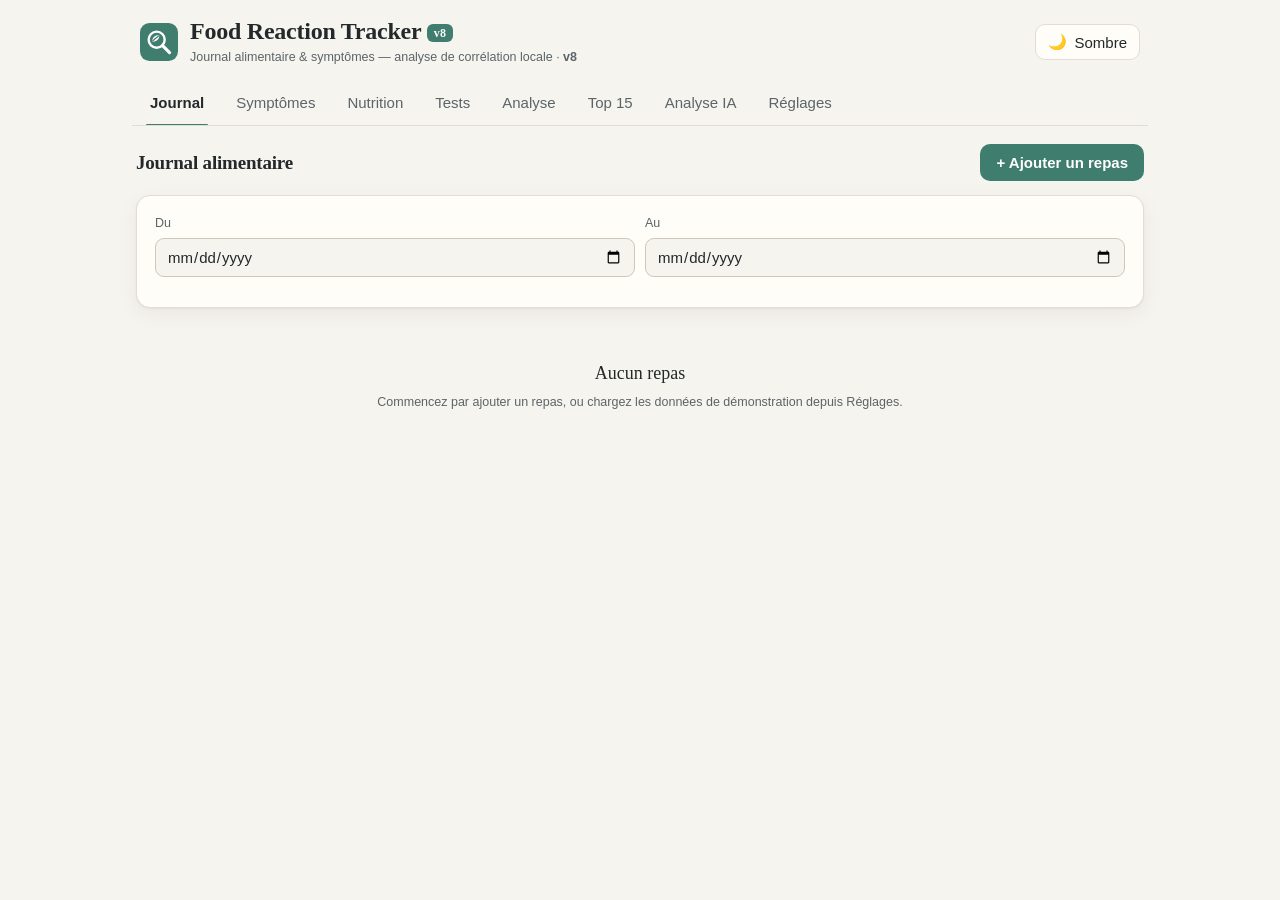
==== index.html @ 638fe068 "Add files via upload" ====
<!DOCTYPE html>
<html lang="fr">
<head>
<meta charset="UTF-8">
<meta name="viewport" content="width=device-width, initial-scale=1.0">
<title>Food Reaction Tracker</title>
<meta name="theme-color" content="#3f7d6e">
<meta name="mobile-web-app-capable" content="yes">
<meta name="apple-mobile-web-app-capable" content="yes">
<meta name="apple-mobile-web-app-status-bar-style" content="default">
<meta name="apple-mobile-web-app-title" content="Food Tracker">
<link rel="manifest" href="[data-uri]">
<link rel="icon" type="image/svg+xml" href="data:image/svg+xml,%3Csvg%20xmlns%3D%22http%3A%2F%2Fwww.w3.org%2F2000%2Fsvg%22%20viewBox%3D%220%200%2036%2036%22%3E%3Crect%20width%3D%2236%22%20height%3D%2236%22%20rx%3D%229%22%20fill%3D%22%233f7d6e%22%2F%3E%3Cpath%20d%3D%22M11.5%2017.5%20C11.5%2013.4%2014.8%2011%2018.2%2011.6%20C18.7%2015%2015.4%2018.2%2011.5%2017.6%20Z%22%20fill%3D%22%23fff%22%2F%3E%3Ccircle%20cx%3D%2215.8%22%20cy%3D%2215.8%22%20r%3D%227.6%22%20fill%3D%22none%22%20stroke%3D%22%23fff%22%20stroke-width%3D%222.3%22%2F%3E%3Cline%20x1%3D%2221.4%22%20y1%3D%2221.4%22%20x2%3D%2228%22%20y2%3D%2228%22%20stroke%3D%22%23fff%22%20stroke-width%3D%223%22%20stroke-linecap%3D%22round%22%2F%3E%3C%2Fsvg%3E">
<link rel="apple-touch-icon" href="data:image/svg+xml,%3Csvg%20xmlns%3D%22http%3A%2F%2Fwww.w3.org%2F2000%2Fsvg%22%20viewBox%3D%220%200%2036%2036%22%3E%3Crect%20width%3D%2236%22%20height%3D%2236%22%20rx%3D%229%22%20fill%3D%22%233f7d6e%22%2F%3E%3Cpath%20d%3D%22M11.5%2017.5%20C11.5%2013.4%2014.8%2011%2018.2%2011.6%20C18.7%2015%2015.4%2018.2%2011.5%2017.6%20Z%22%20fill%3D%22%23fff%22%2F%3E%3Ccircle%20cx%3D%2215.8%22%20cy%3D%2215.8%22%20r%3D%227.6%22%20fill%3D%22none%22%20stroke%3D%22%23fff%22%20stroke-width%3D%222.3%22%2F%3E%3Cline%20x1%3D%2221.4%22%20y1%3D%2221.4%22%20x2%3D%2228%22%20y2%3D%2228%22%20stroke%3D%22%23fff%22%20stroke-width%3D%223%22%20stroke-linecap%3D%22round%22%2F%3E%3C%2Fsvg%3E">
<!--
  Food Reaction Tracker — application 100% locale (localStorage), hébergeable sur GitHub Pages.
  Aucune dépendance externe obligatoire. Ne pose AUCUN diagnostic médical : produit uniquement
  des scores de suspicion / corrélation observée et des explications éducatives.
  Fichier unique : copiez-le tel quel dans index.html.
-->
<style>
/* ============================ DESIGN TOKENS ============================ */
:root{
  color-scheme:light;     /* contrôles natifs (date/heure) en thème clair par défaut */
  --paper:#f6f4ee;        /* fond "carnet de labo", chaud mais neutre */
  --card:#fffdf8;
  --ink:#23282b;          /* texte principal */
  --ink-soft:#5b6469;
  --line:#e2ddd2;
  --line-strong:#cfc8b9;
  --sage:#3f7d6e;         /* primaire calme, santé sans cliché bleu médical */
  --sage-soft:#e4efe9;
  --amber:#b8782a;        /* prudence / suspicion moyenne */
  --amber-soft:#f6e9d4;
  --coral:#bb4a3f;        /* intensité forte / suspicion élevée */
  --coral-soft:#f6e0db;
  --focus:#2f6f8f;
  --radius:14px;
  --shadow:0 1px 2px rgba(40,40,30,.05),0 6px 20px rgba(40,40,30,.06);
  --font-ui:-apple-system,BlinkMacSystemFont,'Segoe UI',Roboto,Helvetica,Arial,sans-serif;
  --font-display:'Iowan Old Style','Palatino Linotype',Palatino,'Book Antiqua',Georgia,serif;
}
:root[data-theme="dark"]{
  color-scheme:dark;      /* force le texte des champs date/heure en clair sur fond sombre */
  --paper:#161a1c; --card:#1e2326; --ink:#e8e6df; --ink-soft:#9aa3a6;
  --line:#2c3236; --line-strong:#3a4145; --sage:#5fae9b; --sage-soft:#1f3631;
  --amber:#d79a52; --amber-soft:#3a2f1d; --coral:#e08074; --coral-soft:#3a2420;
  --card:#1e2326; --shadow:0 1px 2px rgba(0,0,0,.3),0 6px 20px rgba(0,0,0,.35);
}
*{box-sizing:border-box}
html{-webkit-text-size-adjust:100%}
body{
  margin:0;background:var(--paper);color:var(--ink);font-family:var(--font-ui);
  font-size:15px;line-height:1.5;-webkit-font-smoothing:antialiased;
}
@media (prefers-reduced-motion:no-preference){
  *{transition:background-color .2s,border-color .2s,color .2s}
}
h1,h2,h3{font-family:var(--font-display);font-weight:600;letter-spacing:-.01em;line-height:1.15;margin:0}
a{color:var(--sage)}
button{font-family:inherit;font-size:inherit;cursor:pointer}
input,select,textarea{font-family:inherit;font-size:inherit}

/* ============================ LAYOUT ============================ */
.app{max-width:1040px;margin:0 auto;padding:0 16px 120px}
header.top{
  display:flex;align-items:center;gap:12px;padding:18px 4px 14px;flex-wrap:wrap;
}
.brand{display:flex;flex-direction:column;gap:2px}
.logo{flex:none;display:block}
.brand h1{font-size:24px}
.brand .sub{font-size:12.5px;color:var(--ink-soft)}
.top .spacer{flex:1}
.icon-btn{
  background:var(--card);border:1px solid var(--line);border-radius:10px;
  padding:8px 12px;color:var(--ink);display:inline-flex;align-items:center;gap:7px;
}
.icon-btn:hover{border-color:var(--line-strong)}

/* Disclaimer bandeau */
.disclaimer{
  background:var(--amber-soft);border:1px solid var(--line-strong);
  border-radius:10px;padding:10px 14px;font-size:12.5px;color:var(--ink-soft);
  margin:0 4px 14px;
}
.disclaimer strong{color:var(--ink)}

/* Tabs */
nav.tabs{
  display:flex;gap:4px;overflow-x:auto;padding:4px;margin:0 -4px 18px;
  border-bottom:1px solid var(--line);scrollbar-width:thin;
}
nav.tabs button{
  background:none;border:none;padding:10px 14px;color:var(--ink-soft);
  border-radius:8px 8px 0 0;white-space:nowrap;font-weight:500;position:relative;
}
nav.tabs button[aria-selected="true"]{color:var(--ink);font-weight:600}
nav.tabs button[aria-selected="true"]::after{
  content:"";position:absolute;left:10px;right:10px;bottom:-5px;height:2.5px;
  background:var(--sage);border-radius:2px;
}
nav.tabs button:focus-visible{outline:2px solid var(--focus);outline-offset:2px}

/* Cards & grid */
.card{background:var(--card);border:1px solid var(--line);border-radius:var(--radius);
  box-shadow:var(--shadow);padding:18px}
.grid{display:grid;gap:14px}
.grid.cols-2{grid-template-columns:repeat(auto-fit,minmax(220px,1fr))}
.grid.cols-4{grid-template-columns:repeat(auto-fit,minmax(150px,1fr))}
.section-head{display:flex;align-items:center;justify-content:space-between;gap:12px;margin:0 0 14px}
.section-head h2{font-size:19px}
.muted{color:var(--ink-soft)}
.small{font-size:12.5px}

/* Buttons */
.btn{background:var(--sage);color:#fff;border:none;border-radius:10px;padding:10px 16px;font-weight:600}
.btn:hover{filter:brightness(1.05)}
.btn.ghost{background:none;color:var(--ink);border:1px solid var(--line-strong)}
.btn.ghost:hover{background:var(--paper)}
.btn.danger{background:var(--coral)}
.btn:focus-visible{outline:2px solid var(--focus);outline-offset:2px}
.btn-row{display:flex;gap:8px;flex-wrap:wrap}

/* Forms */
label.field{display:block;margin-bottom:12px}
label.field > span{display:block;font-size:12.5px;color:var(--ink-soft);margin-bottom:5px;font-weight:500}
input[type=text],input[type=date],input[type=time],input[type=number],input[type=password],select,textarea{
  width:100%;padding:9px 11px;border:1px solid var(--line-strong);border-radius:9px;
  background:var(--paper);color:var(--ink);
}
input:focus,select:focus,textarea:focus{outline:2px solid var(--focus);outline-offset:0;border-color:var(--focus)}
textarea{resize:vertical;min-height:54px}
.row{display:flex;gap:10px;flex-wrap:wrap}
.row > *{flex:1;min-width:120px}

/* Chips / families */
.chips{display:flex;flex-wrap:wrap;gap:6px}
.chip{
  border:1px solid var(--line-strong);background:var(--paper);border-radius:20px;
  padding:4px 10px;font-size:12px;color:var(--ink-soft);cursor:pointer;user-select:none;
}
.chip[aria-pressed="true"]{background:var(--sage-soft);border-color:var(--sage);color:var(--sage);font-weight:600}
.badge{display:inline-block;padding:2px 9px;border-radius:20px;font-size:11.5px;font-weight:600}
.badge.fam{background:var(--sage-soft);color:var(--sage);border:1px solid transparent}

/* Suspicion badge */
.lvl{display:inline-flex;align-items:center;gap:6px;padding:3px 10px;border-radius:20px;font-size:12px;font-weight:600}
.lvl.faible{background:var(--sage-soft);color:var(--sage)}
.lvl.moyen{background:var(--amber-soft);color:var(--amber)}
.lvl.eleve{background:var(--coral-soft);color:var(--coral)}

/* Lists */
.entry{border:1px solid var(--line);border-radius:11px;padding:12px 14px;background:var(--card);margin-bottom:10px}
.entry .head{display:flex;justify-content:space-between;gap:10px;align-items:baseline}
.entry .when{font-size:12.5px;color:var(--ink-soft)}
.entry .del{background:none;border:none;color:var(--coral);font-size:12.5px;padding:4px}

/* Table */
table{width:100%;border-collapse:collapse;font-size:13.5px}
th,td{text-align:left;padding:9px 8px;border-bottom:1px solid var(--line)}
th{font-size:11.5px;text-transform:uppercase;letter-spacing:.04em;color:var(--ink-soft);font-weight:600}
tr.clickable{cursor:pointer}
tr.clickable:hover td{background:var(--paper)}

/* Stat tiles */
.stat{padding:16px}
.stat .n{font-family:var(--font-display);font-size:30px;line-height:1}
.stat .l{font-size:12px;color:var(--ink-soft);margin-top:6px}

/* ====== SIGNATURE : la jauge de suspicion, volontairement "incertaine" ====== */
.gauge{display:flex;align-items:center;gap:14px}
.gauge svg{flex:none}
.gauge .meta{font-size:12.5px;color:var(--ink-soft)}
.gauge .score-n{font-family:var(--font-display);font-size:26px;line-height:1;color:var(--ink)}

/* CSS bar chart (sans librairie) */
.bars{display:flex;flex-direction:column;gap:8px}
.bar-row{display:grid;grid-template-columns:130px 1fr 40px;align-items:center;gap:10px;font-size:12.5px}
.bar-track{background:var(--paper);border:1px solid var(--line);border-radius:6px;height:18px;overflow:hidden}
.bar-fill{height:100%;background:var(--sage);border-radius:6px 0 0 6px}
.bar-fill.amber{background:var(--amber)} .bar-fill.coral{background:var(--coral)}
.bar-row .v{text-align:right;color:var(--ink-soft)}

/* Modal */
.modal-bg{position:fixed;inset:0;background:rgba(20,20,15,.45);display:flex;align-items:flex-end;justify-content:center;z-index:50;padding:0}
.modal{background:var(--card);width:100%;max-width:560px;max-height:88vh;overflow:auto;
  border-radius:18px 18px 0 0;padding:22px}
@media(min-width:600px){.modal-bg{align-items:center}.modal{border-radius:18px}}
.modal h3{font-size:20px;margin-bottom:4px}
.modal .close{float:right;background:none;border:none;font-size:22px;color:var(--ink-soft);cursor:pointer;line-height:1}

/* Item editor inside meal form */
.item-card{border:1px dashed var(--line-strong);border-radius:11px;padding:12px;margin-bottom:10px;background:var(--paper)}
.item-card .item-top{display:flex;gap:8px;align-items:flex-end}
.item-card .item-top > *{margin:0}

/* Toast */
.toast{position:fixed;left:50%;bottom:24px;transform:translateX(-50%);
  background:var(--ink);color:var(--paper);padding:10px 18px;border-radius:10px;
  font-size:13.5px;z-index:80;opacity:0;pointer-events:none}
.toast.show{opacity:1;transition:opacity .2s}

/* Empty state */
.empty{text-align:center;padding:36px 16px;color:var(--ink-soft)}
.empty .big{font-family:var(--font-display);font-size:18px;color:var(--ink);margin-bottom:6px}

.hr{height:1px;background:var(--line);border:none;margin:18px 0}
.hint{font-size:12px;color:var(--ink-soft);margin-top:4px}
.warn{background:var(--coral-soft);border:1px solid var(--coral);border-radius:10px;padding:10px 13px;font-size:12.5px;color:var(--ink)}
.ok-note{background:var(--sage-soft);border:1px solid var(--sage);border-radius:10px;padding:10px 13px;font-size:12.5px}
details summary{cursor:pointer;font-weight:600;font-size:13px;color:var(--sage)}
details{margin-top:8px}
.kvs{display:grid;grid-template-columns:auto 1fr;gap:4px 14px;font-size:13px;margin:8px 0}
.kvs .k{color:var(--ink-soft)}
</style>
</head>
<body>
<div class="app">
  <header class="top">
    <svg class="logo" width="38" height="38" viewBox="0 0 36 36" role="img" aria-label="Logo Food Reaction Tracker">
      <rect width="36" height="36" rx="9" fill="#3f7d6e"/>
      <path d="M11.5 17.5 C11.5 13.4 14.8 11 18.2 11.6 C18.7 15 15.4 18.2 11.5 17.6 Z" fill="#fff"/>
      <path d="M12 17 C13.8 15.4 15.7 13.8 17.6 12.4" stroke="#3f7d6e" stroke-width="1.1" fill="none" stroke-linecap="round"/>
      <circle cx="15.8" cy="15.8" r="7.6" fill="none" stroke="#fff" stroke-width="2.3"/>
      <line x1="21.4" y1="21.4" x2="28" y2="28" stroke="#fff" stroke-width="3" stroke-linecap="round"/>
    </svg>
    <div class="brand">
      <h1>Food Reaction Tracker <span style="font-size:12px;font-weight:700;color:#fff;background:#3f7d6e;border-radius:6px;padding:2px 7px;vertical-align:middle;letter-spacing:.3px">v8</span></h1>
      <span class="sub">Journal alimentaire &amp; symptômes — analyse de corrélation locale · <strong>v8</strong></span>
    </div>
    <div class="spacer"></div>
    <button class="icon-btn" id="themeBtn" title="Basculer le thème">🌙 <span id="themeLbl">Sombre</span></button>
  </header>

  <nav class="tabs" role="tablist" id="tabs">
    <button role="tab" data-tab="journal"  aria-selected="true">Journal</button>
    <button role="tab" data-tab="symptomes" aria-selected="false">Symptômes</button>
    <button role="tab" data-tab="nutrition" aria-selected="false">Nutrition</button>
    <button role="tab" data-tab="tests"     aria-selected="false">Tests</button>
    <button role="tab" data-tab="analyse"   aria-selected="false">Analyse</button>
    <button role="tab" data-tab="top"       aria-selected="false">Top 15</button>
    <button role="tab" data-tab="ia"        aria-selected="false">Analyse IA</button>
    <button role="tab" data-tab="reglages"  aria-selected="false">Réglages</button>
  </nav>

  <main id="view"></main>
</div>

<div id="modalRoot"></div>
<div class="toast" id="toast"></div>

<script>
/* =====================================================================
   FOOD REACTION TRACKER — app.js (inline)
   Tout est commenté en français. Vanilla JS, localStorage, aucune dépendance.
   ===================================================================== */
"use strict";

/* ----------------------------- Constantes ----------------------------- */
const STORE_KEY = "frt_data_v1";

const FAMILIES = [
  "produits laitiers","gluten/blé","œufs","fruits à coque","légumineuses",
  "FODMAP","aliments fermentés","alcool","caféine","épices","friture","fruits",
  "légumes","viande","poisson/fruits de mer","ultra-transformé","autre"
];

const SYMPTOM_TYPES = [
  "nausée","diarrhée","douleurs abdominales","ballonnements","fatigue",
  "maux de tête","reflux","démangeaisons","rougeurs","autre"
];

const MEAL_TYPES = ["petit-déjeuner","déjeuner","dîner","snack","autre"];

/* Portions à 3 niveaux (pas de pesée). Poids utilisé pour la nutrition (sources/jour)
   et, plus doucement, pour le facteur de dose du score de suspicion. */
const PORTIONS = ["petite","normale","grande"];
function portionWeight(p){ return ({petite:0.5, normale:1, grande:1.5})[p] ?? 1; }
function itemPortion(it){ return it && it.portion ? it.portion : "normale"; }
function clamp(x,lo,hi){ return Math.max(lo, Math.min(hi, x)); }

/* Familles considérées comme "plantes" pour le compteur de diversité végétale
   (légumes, fruits, légumineuses, oléagineux, céréales complètes, herbes/épices). */
const PLANT_FAMILIES = ["légumes","fruits","légumineuses","fruits à coque","épices"]; // familles "plante" de base
const NON_PLANT_FAMILIES = ["ultra-transformé","friture","alcool"];                   // disqualifie (frites, burger, bière…)
const WHOLE_GRAIN_RX = /\b(complet|complète|avoine|flocons|quinoa|sarrasin|seigle|épeautre|epeautre|orge|millet|boulg|riz\s*complet)\b/i; // céréales entières comptées par le nom
const JUNK_NAME_RX = /\b(frites?|chips|nuggets?|burger|hamburger|pizza|kebab|hot.?dog|tacos|bière|biere|soda|cola|sirop|bonbon|croissant|brioche|viennoiserie|donut|beignet|gâteau|gateau|biscuit|cookie)\b/i; // jamais une "plante", même mal tagué
function isPlantFood(food){
  if(!food) return false;
  const name=food.name||"";
  if(JUNK_NAME_RX.test(name)) return false;                              // frites, burger, bière, sodas, viennoiseries…
  const fams=food.families||[];
  if(fams.some(f=>NON_PLANT_FAMILIES.includes(f))) return false;          // exclut friture / ultra-transformé / alcool
  return fams.some(f=>PLANT_FAMILIES.includes(f)) || WHOLE_GRAIN_RX.test(name);
}
const PLANT_TARGET = 30; // objectif hebdomadaire (Fiber Fueled)

/* Fenêtres temporelles : un repas est "associé" à un symptôme survenu
   APRÈS le repas, dans les 48 h. Plus c'est proche, plus le poids est fort. */
const WINDOWS = [
  { maxH:2,  w:1.00, label:"0–2 h" },
  { maxH:6,  w:0.85, label:"2–6 h" },
  { maxH:12, w:0.65, label:"6–12 h" },
  { maxH:24, w:0.45, label:"12–24 h" },
  { maxH:48, w:0.25, label:"24–48 h" }
];
const MAX_WINDOW_H = 48;
const ALPHA = 2; // pseudo-comptes pour le lissage bayésien (anti petits échantillons)

/* Hypothèses éducatives par famille (composants potentiellement en cause). */
const FAMILY_HYPOTHESES = {
  "produits laitiers": { comp:["lactose","caséine","protéines de lait"], why:"Le lactose (sucre du lait) et les protéines (caséine, lactosérum) sont des causes fréquentes de troubles digestifs ou de réactions." },
  "gluten/blé":        { comp:["gluten","fructanes (FODMAP)"], why:"Le gluten et les fructanes du blé peuvent provoquer ballonnements et inconfort chez certaines personnes sensibles." },
  "œufs":              { comp:["protéines d'œuf (ovalbumine)"], why:"Les protéines de l'œuf sont un allergène alimentaire courant." },
  "fruits à coque":    { comp:["allergènes (protéines)"], why:"Les fruits à coque comptent parmi les allergènes alimentaires majeurs." },
  "légumineuses":      { comp:["GOS (FODMAP)","lectines"], why:"Les galacto-oligosaccharides fermentent dans l'intestin et peuvent causer des ballonnements." },
  "FODMAP":            { comp:["fructanes","polyols","fructose"], why:"Les FODMAP sont des glucides fermentescibles fréquemment liés au syndrome de l'intestin irritable." },
  "aliments fermentés":{ comp:["histamine","tyramine"], why:"La fermentation augmente l'histamine ; une sensibilité à l'histamine peut déclencher rougeurs, maux de tête." },
  "alcool":            { comp:["éthanol","histamine","sulfites"], why:"L'alcool, l'histamine et les sulfites peuvent provoquer flush, maux de tête, troubles digestifs." },
  "caféine":           { comp:["caféine"], why:"La caféine stimule le transit et peut accentuer reflux ou inconfort chez les personnes sensibles." },
  "épices":            { comp:["capsaïcine"], why:"La capsaïcine (piment) peut irriter le tube digestif et déclencher reflux ou douleurs." },
  "friture":           { comp:["matières grasses cuites","acides gras oxydés","acrylamide"], why:"Les aliments frits sont très gras : ils ralentissent la vidange gastrique et peuvent provoquer lourdeur, reflux, nausée ou diarrhée chez les personnes sensibles au gras." },
  "fruits":            { comp:["fructose","polyols (FODMAP)"], why:"Un excès de fructose ou de polyols peut être mal absorbé et fermenter." },
  "légumes":           { comp:["fructanes (oignon, ail)","FODMAP"], why:"Oignon et ail sont riches en fructanes, déclencheurs FODMAP classiques." },
  "viande":            { comp:["nitrites (si transformée)","fer"], why:"Les viandes transformées contiennent des additifs (nitrites) parfois mal tolérés." },
  "poisson/fruits de mer":{ comp:["histamine","allergènes"], why:"Le poisson peu frais accumule de l'histamine ; crustacés et mollusques sont allergènes." },
  "ultra-transformé":  { comp:["additifs","émulsifiants","édulcorants (polyols)"], why:"Additifs et émulsifiants des produits ultra-transformés sont étudiés pour leurs effets digestifs." },
  "autre":             { comp:[], why:"Aucune famille spécifique identifiée — continuez à noter pour affiner." }
};

/* --------- Suivi nutritionnel (estimation par PORTIONS, pas par grammes) ---------
   Modèle volontairement qualitatif : chaque aliment loggé ≈ 1 portion.
   On évalue la DIVERSITÉ des sources de chaque nutriment, jamais des quantités. */
const NUTRIENTS = [
  { id:"proteines",   label:"Protéines",              target:2.5, fams:["viande","poisson/fruits de mer","œufs","légumineuses","produits laitiers"], suggest:["œufs","poulet","poisson","lentilles","yaourt"] },
  { id:"lipides",     label:"Bons lipides",           target:1.5, fams:["fruits à coque","poisson/fruits de mer"], suggest:["noix & amandes","huile d'olive","avocat","saumon"] },
  { id:"omega3",      label:"Oméga-3",                target:0.7, fams:["fruits à coque"], suggest:["saumon","maquereau","sardines","noix","graines de lin"] },
  { id:"fibres",      label:"Fibres",                 target:3.0, fams:["légumes","fruits","légumineuses"], suggest:["légumes verts","fruits","lentilles","flocons d'avoine"] },
  { id:"calcium",     label:"Calcium",                target:2.0, fams:["produits laitiers"], suggest:["yaourt","fromage","amandes","brocoli","sardines"] },
  { id:"fer",         label:"Fer",                    target:1.5, fams:["viande","légumineuses"], suggest:["viande rouge","lentilles","épinards","pois chiches"] },
  { id:"vitC",        label:"Vitamine C",             target:2.0, fams:["fruits","légumes"], suggest:["agrumes","kiwi","poivron","brocoli","fraises"] },
  { id:"betacarotene",label:"Bêta-carotène / Vit. A", target:1.0, fams:[], suggest:["carottes","patate douce","courge","épinards","abricots"] },
  { id:"b12",         label:"Vitamine B12",           target:1.5, fams:["viande","poisson/fruits de mer","œufs","produits laitiers"], suggest:["viande","poisson","œufs","produits laitiers"] },
  { id:"vitD",        label:"Vitamine D",             target:0.5, fams:[], suggest:["poisson gras","œufs jaunes","exposition au soleil"] },
  { id:"potassium",   label:"Potassium / Magnésium",  target:3.0, fams:["fruits","légumes","légumineuses","fruits à coque"], suggest:["banane","légumes verts","légumineuses","oléagineux"] }
];

/* Détection par NOM (ce que les familles ne capturent pas finement). */
const NAME_NUTRIENTS = [
  { kw:["carotte","patate douce","courge","potiron","abricot","mangue","epinard","blette","poivron rouge","melon"], ids:["betacarotene"] },
  { kw:["saumon","maquereau","sardine","hareng","truite","thon","anchois"], ids:["omega3","vitd","b12","proteines"] },
  { kw:["orange","citron","pamplemousse","kiwi","fraise","poivron","brocoli","persil","cassis","goyave"], ids:["vitc"] },
  { kw:["noix","amande","noisette","cajou","pistache","graine","lin","chia"], ids:["lipides","omega3","potassium"] },
  { kw:["lentille","pois chiche","haricot","feve","pois casse"], ids:["fer","fibres","proteines","potassium"] },
  { kw:["banane"], ids:["potassium"] },
  { kw:["oeuf"], ids:["b12","vitd","proteines"] },
  { kw:["foie"], ids:["fer","betacarotene","b12"] },
  { kw:["avocat","huile d'olive","huile de colza","olive"], ids:["lipides"] },
  { kw:["yaourt","lait","fromage","skyr"], ids:["calcium","proteines","b12"] }
];
/* enlève accents + ligatures + minuscule, pour des correspondances robustes (épinard/epinard, œuf/oeuf). */
function deaccent(s){ return String(s||"").normalize("NFD").replace(/[\u0300-\u036f]/g,"").replace(/œ/gi,"oe").replace(/æ/gi,"ae").toLowerCase(); }

/* Fiches détaillées par nutriment : rôle dans le corps + 15 aliments sains,
   courants et non nocifs qui en sont de bonnes sources. À titre éducatif. */
const NUTRIENT_INFO = {
  proteines: { role:"Les protéines servent à construire et réparer les muscles, fabriquer les enzymes, les hormones et les anticorps du système immunitaire. Elles aident aussi à la satiété.",
    foods:["œufs","poulet","dinde","bœuf maigre","poisson blanc (cabillaud)","saumon","thon","lentilles","pois chiches","haricots rouges","tofu","yaourt grec","fromage blanc","fromage","amandes"] },
  lipides: { role:"Les bons lipides fournissent de l'énergie, entrent dans la composition des membranes cellulaires et permettent d'absorber les vitamines A, D, E et K. Ils soutiennent l'équilibre hormonal.",
    foods:["huile d'olive","avocat","amandes","noix","noisettes","graines de courge","graines de tournesol","saumon","maquereau","sardines","olives","huile de colza","graines de lin","graines de chia","purée d'amande"] },
  omega3: { role:"Les oméga-3 sont des acides gras essentiels (le corps ne les fabrique pas). Ils soutiennent le cœur, le cerveau et ont un rôle anti-inflammatoire.",
    foods:["saumon","maquereau","sardines","hareng","anchois","truite","noix","graines de lin","graines de chia","huile de colza","huile de noix","œufs filière oméga-3","edamame","algues (nori)","graines de chanvre"] },
  fibres: { role:"Les fibres facilitent le transit, nourrissent le microbiote intestinal, prolongent la satiété et aident à réguler la glycémie et le cholestérol.",
    foods:["flocons d'avoine","pain complet","lentilles","pois chiches","haricots","pommes","poires","framboises","brocoli","carottes","épinards","amandes","graines de chia","patate douce","pruneaux"] },
  calcium: { role:"Le calcium construit et entretient les os et les dents. Il intervient aussi dans la contraction musculaire, la coagulation du sang et la transmission nerveuse.",
    foods:["yaourt","fromage","lait","fromage blanc","sardines (avec arêtes)","amandes","brocoli","chou kale","épinards","tofu (au calcium)","figues séchées","graines de sésame / tahini","haricots blancs","oranges","eaux minérales riches en calcium"] },
  fer: { role:"Le fer transporte l'oxygène dans le sang (hémoglobine), produit de l'énergie et soutient l'immunité. Astuce : un aliment riche en vitamine C au même repas améliore son absorption.",
    foods:["bœuf maigre","lentilles","pois chiches","haricots rouges","épinards","tofu","œufs","graines de courge","quinoa","flocons d'avoine","chocolat noir","persil","sardines","abricots secs","boudin (occasionnel)"] },
  vitC: { role:"La vitamine C soutient l'immunité, agit comme antioxydant, participe à la fabrication du collagène (peau, vaisseaux) et améliore l'absorption du fer végétal.",
    foods:["orange","kiwi","fraises","poivron rouge","brocoli","choux de Bruxelles","persil","citron","pamplemousse","mangue","papaye","cassis","tomate","épinards","chou-fleur"] },
  betacarotene: { role:"Le bêta-carotène se transforme en vitamine A dans le corps. Elle est essentielle à la vision, à la peau, à l'immunité, et agit comme antioxydant.",
    foods:["carottes","patate douce","courge / potiron","épinards","mangue","abricots","melon","poivron rouge","chou kale","blettes","tomate","brocoli","mâche","persil","cresson"] },
  b12: { role:"La vitamine B12 participe à la formation des globules rouges, au bon fonctionnement du système nerveux et à la synthèse de l'ADN. On la trouve quasi uniquement dans les produits animaux.",
    foods:["œufs","saumon","thon","sardines","truite","maquereau","hareng","moules","huîtres","bœuf","volaille","lait","yaourt","fromage","produits enrichis (si végétarien)"] },
  vitD: { role:"La vitamine D permet d'absorber le calcium, renforce les os, soutient l'immunité et les muscles. Le soleil reste la principale source ; l'alimentation complète.",
    foods:["saumon","maquereau","sardines","hareng","truite","thon","jaune d'œuf","champignons exposés aux UV","lait enrichi","yaourt enrichi","beurre","fromage","foie","huile de foie de morue","exposition modérée au soleil"] },
  potassium: { role:"Le potassium aide à réguler la tension artérielle et l'équilibre hydrique. Le magnésium (souvent dans les mêmes aliments) soutient les muscles, les nerfs, l'énergie et le sommeil.",
    foods:["banane","pomme de terre","patate douce","épinards","avocat","haricots","lentilles","amandes","noix de cajou","graines de courge","chocolat noir","flocons d'avoine","abricots secs","betterave","courge"] }
};

/* --------- Auto-classification : nom d'aliment -> familles présélectionnées ---------
   Uniquement une SUGGESTION (jamais verrouillée). Le 3e élément optionnel = exclusions. */
const FOOD_FAMILIES = [
  // produits laitiers
  ["lait",["produits laitiers"]], ["fromage",["produits laitiers","aliments fermentés"]],
  ["yaourt",["produits laitiers","aliments fermentés"]], ["creme",["produits laitiers"]],
  ["beurre",["produits laitiers"]], ["skyr",["produits laitiers"]], ["kefir",["produits laitiers","aliments fermentés"]],
  // gluten / blé
  ["pain",["gluten/blé"]], ["pate",["gluten/blé"]], ["pizza",["gluten/blé","produits laitiers","ultra-transformé"]],
  ["biscuit",["gluten/blé","ultra-transformé"]], ["gateau",["gluten/blé","ultra-transformé"]],
  ["cereale",["gluten/blé"]], ["semoule",["gluten/blé"]], ["couscous",["gluten/blé"]],
  ["baguette",["gluten/blé"]], ["croissant",["gluten/blé","ultra-transformé"]], ["pain de mie",["gluten/blé","ultra-transformé"]],
  // œufs
  ["oeuf",["œufs"]],
  // fruits à coque
  ["noix",["fruits à coque"]], ["amande",["fruits à coque"]], ["noisette",["fruits à coque"]],
  ["cajou",["fruits à coque"]], ["pistache",["fruits à coque"]], ["cacahuete",["fruits à coque"]], ["graine",["fruits à coque"]],
  // légumineuses
  ["lentille",["légumineuses","FODMAP"]], ["pois chiche",["légumineuses","FODMAP"]],
  ["haricot",["légumineuses","FODMAP"],["vert"]], ["haricot vert",["légumes"]],
  ["feve",["légumineuses","FODMAP"]], ["soja",["légumineuses"]], ["pois casse",["légumineuses","FODMAP"]],
  // légumes FODMAP
  ["oignon",["légumes","FODMAP"]], ["ail",["légumes","FODMAP"]], ["echalote",["légumes","FODMAP"]],
  ["poireau",["légumes","FODMAP"]], ["champignon",["légumes","FODMAP"]], ["chou",["légumes","FODMAP"]],
  ["avocat",["légumes","FODMAP"]], ["asperge",["légumes","FODMAP"]],
  // légumes courants
  ["carotte",["légumes"]], ["courgette",["légumes"]], ["tomate",["légumes"]], ["salade",["légumes"]],
  ["laitue",["légumes"]], ["epinard",["légumes"]], ["brocoli",["légumes"]], ["poivron",["légumes"]],
  ["courge",["légumes"]], ["potiron",["légumes"]], ["concombre",["légumes"]], ["aubergine",["légumes"]],
  ["betterave",["légumes"]], ["patate",["légumes"]], ["pomme de terre",["légumes"]], ["riz",["autre"]],
  // fruits FODMAP
  ["pomme",["fruits","FODMAP"],["terre"]], ["poire",["fruits","FODMAP"]], ["peche",["fruits","FODMAP"]],
  ["abricot",["fruits","FODMAP"]], ["mangue",["fruits","FODMAP"]], ["cerise",["fruits","FODMAP"]],
  ["prune",["fruits","FODMAP"]], ["pasteque",["fruits","FODMAP"]],
  // fruits courants
  ["banane",["fruits"]], ["orange",["fruits"]], ["citron",["fruits"]], ["fraise",["fruits"]],
  ["raisin",["fruits"]], ["kiwi",["fruits"]], ["ananas",["fruits"]], ["melon",["fruits"]],
  ["myrtille",["fruits"]], ["framboise",["fruits"]],
  // viande
  ["poulet",["viande"]], ["boeuf",["viande"]], ["porc",["viande"]], ["agneau",["viande"]],
  ["dinde",["viande"]], ["veau",["viande"]], ["steak",["viande"]],
  ["jambon",["viande","ultra-transformé"]], ["saucisse",["viande","ultra-transformé"]],
  ["lardon",["viande","ultra-transformé"]], ["bacon",["viande","ultra-transformé"]], ["nugget",["viande","ultra-transformé"]],
  // poisson / fruits de mer
  ["poisson",["poisson/fruits de mer"]], ["saumon",["poisson/fruits de mer"]], ["thon",["poisson/fruits de mer"]],
  ["cabillaud",["poisson/fruits de mer"]], ["crevette",["poisson/fruits de mer"]], ["moule",["poisson/fruits de mer"]],
  ["huitre",["poisson/fruits de mer"]], ["sardine",["poisson/fruits de mer"]], ["maquereau",["poisson/fruits de mer"]],
  ["truite",["poisson/fruits de mer"]], ["crabe",["poisson/fruits de mer"]],
  // boissons / divers
  ["cafe",["caféine"]], ["the",["caféine"]], ["chocolat",["caféine","ultra-transformé"]],
  ["vin",["alcool"],["vinaigre","vinaigrette"]], ["biere",["alcool","gluten/blé"]], ["whisky",["alcool"]], ["champagne",["alcool"]],
  ["choucroute",["aliments fermentés","légumes"]], ["kombucha",["aliments fermentés"]], ["miso",["aliments fermentés","légumineuses"]],
  ["piment",["épices"]], ["curry",["épices"]], ["poivre",["épices"]], ["paprika",["épices"]], ["epice",["épices"]],
  ["chips",["ultra-transformé"]], ["soda",["ultra-transformé","caféine"]], ["bonbon",["ultra-transformé"]],
  // fritures & fast-food
  ["frite",["légumes","ultra-transformé","friture"]], ["friture",["ultra-transformé","friture"]], ["beignet",["gluten/blé","ultra-transformé","friture"]],
  ["nem",["ultra-transformé","friture"]], ["samoussa",["ultra-transformé","friture"]], ["churros",["gluten/blé","ultra-transformé","friture"]],
  ["nugget",["viande","ultra-transformé","friture"]], ["tempura",["friture"]], ["panure",["gluten/blé","friture"]], ["pane",["gluten/blé","friture"]],
  ["hamburger",["gluten/blé","viande","ultra-transformé"]], ["burger",["gluten/blé","viande","ultra-transformé"]],
  ["cheeseburger",["gluten/blé","viande","produits laitiers","ultra-transformé"]], ["panini",["gluten/blé","ultra-transformé"]],
  ["kebab",["viande","gluten/blé","ultra-transformé"]], ["tacos",["viande","gluten/blé","ultra-transformé"]],
  ["hot-dog",["viande","gluten/blé","ultra-transformé"]], ["hotdog",["viande","gluten/blé","ultra-transformé"]],
  ["sandwich",["gluten/blé","ultra-transformé"]], ["wrap",["gluten/blé","ultra-transformé"]],
  // piquant / épicé
  ["piquant",["épices"]], ["harissa",["épices"]], ["wasabi",["épices"]], ["gingembre",["épices"]], ["tabasco",["épices"]], ["sauce piquante",["épices"]],
  // marques fast-food (familles indicatives ; un menu reste un composite, voir l'IA / repas types)
  ["quick",["gluten/blé","viande","ultra-transformé"]], ["mcdo",["gluten/blé","viande","ultra-transformé"]],
  ["macdo",["gluten/blé","viande","ultra-transformé"]], ["big mac",["gluten/blé","viande","ultra-transformé"]],
  ["kfc",["viande","ultra-transformé","friture"]], ["burger king",["gluten/blé","viande","ultra-transformé"]]
];
/* Renvoie les familles suggérées pour un nom d'aliment (tableau, éventuellement vide). */
function classifyFood(name){
  const joined = deaccent(name);
  const words = joined.split(/[^a-z0-9]+/).filter(Boolean);
  const fams = new Set();
  for(const [kw, list, not] of FOOD_FAMILIES){
    if(not && not.some(x => joined.includes(x))) continue;
    const multi = /[ -]/.test(kw);
    const match = multi ? joined.includes(kw) : words.some(w => w === kw || w.startsWith(kw));
    if(match) list.forEach(f => fams.add(f));
  }
  return [...fams];
}

/* ----------------------------- État / DB ----------------------------- */
let DB = { foods:[], meals:[], symptoms:[], trials:[], protocols:[], settings:{ theme:null, window:48 } };
let SESSION_API_KEY = ""; // clé en mémoire de session, jamais persistée par défaut

function uid(){ return Date.now().toString(36) + Math.random().toString(36).slice(2,7); }

function load(){
  try{
    const raw = localStorage.getItem(STORE_KEY);
    if(raw){ DB = Object.assign(DB, JSON.parse(raw)); }
  }catch(e){ console.warn("Lecture localStorage impossible", e); }
  if(!DB.settings) DB.settings = { theme:null, window:12 };
  if(!Array.isArray(DB.protocols)) DB.protocols = [];
  if(!Array.isArray(DB.trials)) DB.trials = [];
  // Fenêtre d'analyse : nouveau défaut 12 h. Migration unique des anciens utilisateurs (qui
  // n'avaient aucun réglage et étaient bloqués à 48 h), sans écraser un choix explicite.
  if(!DB.settings.windowSet){ DB.settings.window = 12; DB.settings.windowSet = true; }
  // clé API persistée explicitement (si l'utilisateur l'a choisi)
  if(DB.settings.savedApiKey) SESSION_API_KEY = DB.settings.savedApiKey;
}
function save(){
  try{ localStorage.setItem(STORE_KEY, JSON.stringify(DB)); }
  catch(e){ toast("Sauvegarde impossible (stockage plein ?)"); }
}

/* ----------------------------- Utilitaires --------------------------- */
function toast(msg){
  const t = document.getElementById("toast");
  t.textContent = msg; t.classList.add("show");
  clearTimeout(t._t); t._t = setTimeout(()=>t.classList.remove("show"), 2200);
}
function fmtDate(iso){
  const d = new Date(iso);
  return d.toLocaleString("fr-FR",{ day:"2-digit",month:"short",hour:"2-digit",minute:"2-digit" });
}
function hoursBetween(aIso,bIso){ return (new Date(bIso)-new Date(aIso))/3600000; }
function escapeHtml(s){ return String(s??"").replace(/[&<>"']/g,c=>({ "&":"&amp;","<":"&lt;",">":"&gt;",'"':"&quot;","'":"&#39;" }[c])); }
function todayISODate(off=0){ const d=new Date(); d.setDate(d.getDate()+off); const p=n=>String(n).padStart(2,"0"); return `${d.getFullYear()}-${p(d.getMonth()+1)}-${p(d.getDate())}`; }
function nowHM(){ return new Date().toTimeString().slice(0,5); }
/* Pour pré-remplir <input date/time> à partir d'un ISO, dans le fuseau LOCAL.
   Retombe sur maintenant si la date est invalide (donnée corrompue). */
function localDateInput(iso){ let d=new Date(iso); if(isNaN(d)) d=new Date(); const p=n=>String(n).padStart(2,"0"); return `${d.getFullYear()}-${p(d.getMonth()+1)}-${p(d.getDate())}`; }
function localTimeInput(iso){ let d=new Date(iso); if(isNaN(d)) d=new Date(); const p=n=>String(n).padStart(2,"0"); return `${p(d.getHours())}:${p(d.getMinutes())}`; }

/* Trouve un aliment par nom (insensible casse) ou le crée. */
function getOrCreateFood(name, families){
  name = name.trim();
  let f = DB.foods.find(x => x.name.toLowerCase() === name.toLowerCase());
  if(f){
    // fusionne d'éventuelles nouvelles familles
    (families||[]).forEach(fam => { if(!f.families.includes(fam)) f.families.push(fam); });
    return f;
  }
  f = { id:uid(), name, families:(families||[]).slice(), notes:"" };
  DB.foods.push(f);
  return f;
}
function foodById(id){ return DB.foods.find(f=>f.id===id); }

/* ----------------------- Fonctions métier (API) ---------------------- */
function addMeal(meal){
  meal.id = meal.id || uid();
  DB.meals.push(meal); save();
}
function addSymptom(sym){
  sym.id = sym.id || uid();
  DB.symptoms.push(sym); save();
}

/* Poids temporel pour un délai (heures) entre repas et symptôme. */
function currentMaxWindow(){ return DB.settings.window || MAX_WINDOW_H; }
function windowWeight(hours){
  if(hours <= 0) return 0;                 // symptôme avant/pendant le repas -> ignoré
  if(hours > currentMaxWindow()) return 0; // au-delà de la fenêtre d'analyse choisie -> non associé
  for(const win of WINDOWS){ if(hours <= win.maxH) return win.w; }
  return 0;
}
function windowLabel(hours){
  for(const win of WINDOWS){ if(hours <= win.maxH) return win.label; }
  return ">48 h";
}

/* Pour un repas donné, renvoie le meilleur symptôme associé dans les 48 h. */
function bestSymptomAfter(mealIso){
  let best = null;
  for(const s of DB.symptoms){
    const h = hoursBetween(mealIso, s.startDatetime);
    const w = windowWeight(h);
    if(w > 0){
      const strength = w * (s.intensity/10);
      if(!best || strength > best.strength){
        best = { symptom:s, delayH:h, weight:w, strength };
      }
    }
  }
  return best; // null si aucun
}

/* CŒUR : score d'association par aliment, corrigé du taux de base.
   Renvoie un tableau trié décroissant par score. */
function calculateFoodScores(){
  const maxWindow = DB.settings.window || MAX_WINDOW_H;

  // Taux de base : proportion de repas suivis d'un symptôme (<=48 h)
  let mealsHit = 0;
  const mealHitMap = {}; // mealId -> bestSymptom info | null
  for(const m of DB.meals){
    const best = bestSymptomAfter(m.datetime);
    mealHitMap[m.id] = best;
    if(best) mealsHit++;
  }
  const totalMeals = DB.meals.length;
  const baseRate = totalMeals ? mealsHit/totalMeals : 0;

  // Agrégation par aliment
  const agg = {}; // foodId -> {exposures, hits, intens[], weights[], delays[]}
  for(const m of DB.meals){
    const best = mealHitMap[m.id];
    const seen = new Set(); // un aliment compte une fois par repas
    for(const it of (m.items||[])){
      if(seen.has(it.foodId)) continue;
      seen.add(it.foodId);
      if(!agg[it.foodId]) agg[it.foodId] = { exposures:0, hits:0, intens:[], weights:[], delays:[], portions:[] };
      const a = agg[it.foodId];
      a.exposures++;
      if(best){
        a.hits++;
        a.intens.push(best.symptom.intensity);
        a.weights.push(best.weight);
        a.delays.push(best.delayH);
        a.portions.push(portionWeight(itemPortion(it))); // taille de portion avant ce symptôme
      }
    }
  }

  const rows = [];
  for(const foodId in agg){
    const a = agg[foodId];
    const food = foodById(foodId);
    if(!food) continue;
    const n = a.exposures, h = a.hits, nonHits = n - h;

    // Taux postérieur lissé vers le taux de base (anti petits échantillons)
    const posterior = (h + ALPHA*baseRate) / (n + ALPHA);
    const lift = baseRate>0 ? posterior/baseRate : 0;

    // Association : part du chemin entre taux de base et certitude (0..1)
    const denom = (1 - baseRate) || 1e-6;
    const assoc = Math.max(0, Math.min(1, (posterior - baseRate)/denom));

    const avgIntensity = h ? a.intens.reduce((s,x)=>s+x,0)/h : 0;
    const avgWeight    = h ? a.weights.reduce((s,x)=>s+x,0)/h : 0;
    const avgDelay     = h ? a.delays.reduce((s,x)=>s+x,0)/h  : 0;
    const avgPortion   = h ? a.portions.reduce((s,x)=>s+x,0)/h : 1;

    const intensityFactor = h ? (0.4 + 0.6*(avgIntensity/10)) : 0;
    const temporalFactor  = h ? (0.4 + 0.6*avgWeight) : 0;
    // Facteur de dose : grandes portions avant symptômes -> score relevé ; petites -> abaissé.
    // Centré sur 1 pour "normale", volontairement modéré (0,75–1,35) et neutre si données absentes.
    const doseFactor = h ? clamp(avgPortion, 0.75, 1.35) : 1;

    let score = Math.round(100 * assoc * intensityFactor * temporalFactor * doseFactor);
    if(h === 0) score = 0;

    // Niveau de confiance fondé sur la taille d'échantillon
    let confidence = "faible";
    if(n >= 5 && h >= 3) confidence = "élevé";
    else if(n >= 3 && h >= 2) confidence = "moyen";

    rows.push({
      food, exposures:n, hits:h, nonHits, baseRate, posterior, lift,
      assoc, avgIntensity, avgDelay, avgWeight, avgPortion, doseFactor, score, confidence,
      families: food.families.slice()
    });
  }
  rows.sort((x,y)=> y.score - x.score || y.lift - x.lift);
  return { rows, baseRate, totalMeals, mealsHit };
}

/* Suspicion d'UN repas (utilisée à l'ajout d'un symptôme). */
function calculateMealSuspicion(meal, symptom){
  const h = hoursBetween(meal.datetime, symptom.startDatetime);
  const w = windowWeight(h);
  const { rows } = calculateFoodScores();
  const byId = {}; rows.forEach(r=>byId[r.food.id]=r);
  const contributors = (meal.items||[]).map(it=>{
    const r = byId[it.foodId]; const food = foodById(it.foodId);
    return { name:food?food.name:"?", score:r?r.score:0, families:food?food.families:[] };
  }).sort((a,b)=>b.score-a.score);
  // Score du repas = moyenne pondérée temps des contributeurs
  const avg = contributors.length ? contributors.reduce((s,c)=>s+c.score,0)/contributors.length : 0;
  const mealScore = Math.round(avg * (0.5 + 0.5*w));
  return { delayH:h, weight:w, label:windowLabel(h), mealScore, contributors };
}

/* Regroupe les aliments suspects par famille. */
function groupFoodsByFamily(){
  const { rows } = calculateFoodScores();
  const fam = {};
  for(const r of rows){
    const fams = r.families.length ? r.families : ["autre"];
    for(const f of fams){
      if(!fam[f]) fam[f] = { family:f, foods:[], totalScore:0, maxScore:0, hits:0 };
      fam[f].foods.push({ name:r.food.name, score:r.score });
      fam[f].totalScore += r.score;
      fam[f].maxScore = Math.max(fam[f].maxScore, r.score);
      fam[f].hits += r.hits;
    }
  }
  return Object.values(fam)
    .map(g=>{ g.foods.sort((a,b)=>b.score-a.score); g.avgScore=Math.round(g.totalScore/g.foods.length); return g; })
    .filter(g=>g.maxScore>0)
    .sort((a,b)=> b.maxScore - a.maxScore);
}

/* Analyse "IA" locale : règles + familles. */
function generateLocalAIAnalysis(){
  const groups = groupFoodsByFamily();
  if(!groups.length) return [];
  return groups.slice(0,6).map(g=>{
    let conf = "faible";
    if(g.maxScore>=66 && g.hits>=3) conf="élevé";
    else if(g.maxScore>=33 && g.hits>=2) conf="moyen";
    const hyp = FAMILY_HYPOTHESES[g.family] || FAMILY_HYPOTHESES["autre"];
    return {
      family:g.family, confidence:conf, maxScore:g.maxScore,
      foods:g.foods.slice(0,6),
      simple:`Les aliments de la famille « ${g.family} » reviennent parmi les plus associés à vos symptômes. `+
             `Ce n'est pas une preuve, mais un motif à surveiller.`,
      scientific: hyp.why + (hyp.comp.length?` Composants potentiellement en cause : ${hyp.comp.join(", ")}.`:"")
    };
  });
}

/* ----------------------------- Export / Import ----------------------- */
function exportData(){
  const blob = new Blob([JSON.stringify(DB,null,2)], {type:"application/json"});
  downloadBlob(blob, `food-reaction-tracker-${todayISODate()}.json`);
}
function importData(file){
  const r = new FileReader();
  r.onload = ()=>{
    try{
      const obj = JSON.parse(r.result);
      if(!obj.foods||!obj.meals||!obj.symptoms) throw new Error("structure invalide");
      DB = Object.assign({ settings:{theme:null,window:48} }, obj);
      save(); applyTheme(); render();
      toast("Données importées");
    }catch(e){ toast("Fichier invalide : "+e.message); }
  };
  r.readAsText(file);
}
function downloadBlob(blob, name){
  const url = URL.createObjectURL(blob);
  const a = document.createElement("a");
  a.href=url; a.download=name; document.body.appendChild(a); a.click();
  a.remove(); URL.revokeObjectURL(url);
}
function exportCSV(){
  // Deux sections : repas (une ligne par aliment) et symptômes.
  const lines = [];
  lines.push("TYPE;id;datetime;mealType/intensity;food/symptomTypes;portion;families;notes");
  for(const m of DB.meals){
    for(const it of (m.items||[])){
      const food = foodById(it.foodId);
      lines.push(["REPAS",m.id,m.datetime,m.mealType,
        csv(food?food.name:""), csv(it.portion||it.quantity||"normale"),
        csv((food?food.families:[]).join("|")), csv(m.notes||"")].join(";"));
    }
  }
  for(const s of DB.symptoms){
    lines.push(["SYMPTOME",s.id,s.startDatetime,s.intensity,
      csv((s.types||[]).join("|")),"", "", csv(s.notes||"")].join(";"));
  }
  const blob = new Blob(["\ufeff"+lines.join("\n")], {type:"text/csv;charset=utf-8"});
  downloadBlob(blob, `food-reaction-tracker-${todayISODate()}.csv`);
}
function csv(v){ v=String(v??""); return /[;"\n]/.test(v) ? '"'+v.replace(/"/g,'""')+'"' : v; }

/* ----------------------------- Données démo -------------------------- */
function loadDemo(){
  if(DB.meals.length || DB.symptoms.length){
    if(!confirm("Cela ajoute des données de démonstration à vos données existantes. Continuer ?")) return;
  }
  DB.foods=[]; // on repart propre pour la démo si vide
  const mk=(name,fams)=>getOrCreateFood(name,fams);
  const fromage = mk("fromage",["produits laitiers"]);
  const lait    = mk("lait",["produits laitiers"]);
  const pain    = mk("pain",["gluten/blé"]);
  const pates   = mk("pâtes",["gluten/blé","FODMAP"]);
  const pizza   = mk("pizza",["gluten/blé","produits laitiers","ultra-transformé"]);
  const cafe    = mk("café",["caféine"]);            // pilier fréquent -> doit ressortir BAS
  const oignon  = mk("oignon",["légumes","FODMAP"]);
  const ail     = mk("ail",["légumes","FODMAP"]);
  const pomme   = mk("pomme",["fruits","FODMAP"]);
  const poulet  = mk("poulet",["viande"]);
  const riz     = mk("riz",[]);
  const salade  = mk("salade",["légumes"]);

  // 16 jours. Café à TOUS les petits-déj (pilier fréquent -> doit ressortir BAS).
  // Les jours "laitiers" sont espacés et sont les SEULS suivis d'un symptôme :
  // le fromage doit ressortir en tête malgré une fréquence plus faible que le café.
  // Symptômes rares & espacés -> taux de base discriminant (~0,5).
  const base = new Date(); base.setHours(0,0,0,0); base.setDate(base.getDate()-16);
  const at=(day,h,min=0)=>{ const d=new Date(base); d.setDate(d.getDate()+day); d.setHours(h,min); return d.toISOString(); };
  const meal=(dt,type,items,notes="")=>addMeal({datetime:dt,mealType:type,items:items.map(f=>({foodId:f.id,quantity:"1",notes:""})),notes});
  const sym=(dt,inten,types,notes="")=>addSymptom({startDatetime:dt,endDatetime:null,intensity:inten,types,notes});

  const DAIRY_DAYS = [1,5,9,13]; // jours laitiers, espacés de 4 jours
  for(let d=0; d<16; d++){
    meal(at(d,8), "petit-déjeuner", [cafe, pain]);               // café quotidien
    if(DAIRY_DAYS.includes(d)){
      meal(at(d,12,30), "déjeuner", [fromage, pain, salade]);    // laitier
      meal(at(d,19,30), "dîner",    [poulet, riz]);
      sym(at(d,16,30), 6, ["ballonnements","douleurs abdominales"]); // ~4 h après le laitier
    } else {
      meal(at(d,12,30), "déjeuner", [poulet, riz, salade]);
      meal(at(d,19,30), "dîner", d%2 ? [pates, oignon, ail] : [poulet, salade, pomme]);
    }
  }
  // Un épisode "FODMAP" isolé pour montrer un signal secondaire plus faible.
  meal(at(7,12,30), "déjeuner", [pizza]); sym(at(7,18), 5, ["ballonnements","reflux"]);
  void lait;

  save(); render(); toast("Données de démonstration chargées");
}

/* =====================================================================
                                 VUES
   ===================================================================== */
function render(){
  const tab = document.querySelector('nav.tabs [aria-selected="true"]').dataset.tab;
  const v = document.getElementById("view");
  v.innerHTML = "";
  ({ journal:viewJournal, symptomes:viewSymptomes, nutrition:viewNutrition, tests:viewTests, analyse:viewAnalyse,
     top:viewTop, ia:viewIA, reglages:viewReglages }[tab])(v);
}

/* ------- Dashboard (réutilisé en tête de l'onglet Analyse) ------- */
function dashboardHTML(){
  const foods = DB.foods.length;
  const uniqueEaten = new Set(); DB.meals.forEach(m=>(m.items||[]).forEach(i=>uniqueEaten.add(i.foodId)));
  const allDates = [...DB.meals.map(m=>m.datetime), ...DB.symptoms.map(s=>s.startDatetime)].sort();
  let period = "—";
  if(allDates.length) period = `${fmtDate(allDates[0])} → ${fmtDate(allDates[allDates.length-1])}`;
  return `
  <div class="grid cols-4" style="margin-bottom:16px">
    <div class="card stat"><div class="n">${DB.meals.length}</div><div class="l">repas enregistrés</div></div>
    <div class="card stat"><div class="n">${uniqueEaten.size}</div><div class="l">aliments uniques</div></div>
    <div class="card stat"><div class="n">${DB.symptoms.length}</div><div class="l">épisodes de symptômes</div></div>
    <div class="card stat"><div class="n small" style="font-size:14px;font-family:var(--font-ui)">${period}</div><div class="l">période couverte</div></div>
  </div>`;
}

/* --------------------------- Onglet JOURNAL --------------------------- */
function viewJournal(v){
  v.innerHTML = `
    <div class="section-head">
      <h2>Journal alimentaire</h2>
      <button class="btn" id="addMealBtn">+ Ajouter un repas</button>
    </div>
    <div class="card" style="margin-bottom:16px">
      <div class="row">
        <label class="field"><span>Du</span><input type="date" id="jFrom"></label>
        <label class="field"><span>Au</span><input type="date" id="jTo"></label>
      </div>
    </div>
    <div id="mealList"></div>`;
  document.getElementById("addMealBtn").onclick = ()=>openMealForm();
  document.getElementById("jFrom").onchange = renderMealList;
  document.getElementById("jTo").onchange = renderMealList;
  renderMealList();
}
function renderMealList(){
  const from = document.getElementById("jFrom")?.value;
  const to   = document.getElementById("jTo")?.value;
  let meals = DB.meals.slice().sort((a,b)=> new Date(b.datetime)-new Date(a.datetime));
  if(from) meals = meals.filter(m=>m.datetime.slice(0,10) >= from);
  if(to)   meals = meals.filter(m=>m.datetime.slice(0,10) <= to);
  const el = document.getElementById("mealList");
  if(!meals.length){ el.innerHTML = emptyHTML("Aucun repas","Commencez par ajouter un repas, ou chargez les données de démonstration depuis Réglages."); return; }
  el.innerHTML = meals.map(m=>{
    const items = (m.items||[]).map(it=>{
      const f = foodById(it.foodId);
      const fams = f? f.families.map(x=>`<span class="badge fam">${escapeHtml(x)}</span>`).join(" ") : "";
      const portLbl = it.portion && it.portion!=="normale" ? `<span class="muted small">(portion ${escapeHtml(it.portion)})</span>`
                      : (it.quantity ? `<span class="muted small">(${escapeHtml(it.quantity)})</span>` : "");
      return `<div style="margin:4px 0"><strong>${escapeHtml(f?f.name:"?")}</strong> ${portLbl} ${fams}</div>`;
    }).join("");
    return `<div class="entry">
      <div class="head">
        <div><strong>${escapeHtml(m.mealType)}</strong> <span class="when">· ${fmtDate(m.datetime)}</span></div>
        <div style="display:flex;gap:8px;flex:none">
          <button class="del" style="color:var(--sage)" data-edit-meal="${m.id}">Modifier</button>
          <button class="del" data-del-meal="${m.id}">Supprimer</button>
        </div>
      </div>
      ${items}
      ${m.notes?`<div class="muted small" style="margin-top:6px">📝 ${escapeHtml(m.notes)}</div>`:""}
    </div>`;
  }).join("");
  el.querySelectorAll("[data-edit-meal]").forEach(b=>b.onclick=()=>{
    const meal=DB.meals.find(x=>x.id===b.dataset.editMeal);
    if(meal) openMealForm(meal);
  });
  el.querySelectorAll("[data-del-meal]").forEach(b=>b.onclick=()=>{
    if(confirm("Supprimer ce repas ?")){ DB.meals=DB.meals.filter(x=>x.id!==b.dataset.delMeal); save(); renderMealList(); }
  });
}

/* Formulaire d'ajout OU d'édition de repas (modale) avec items dynamiques.
   Si editMeal est fourni, le formulaire est pré-rempli et met à jour ce repas. */
function openMealForm(editMeal){
  const isEdit = !!editMeal;
  const families = FAMILIES;
  const datalist = DB.foods.map(f=>`<option value="${escapeHtml(f.name)}">`).join("");

  function itemHTML(i, data){
    data = data || {};
    const pressed = new Set(data.fams||[]);
    return `<div class="item-card" data-item="${i}">
      <div class="item-top">
        <label class="field" style="flex:2"><span>Aliment</span>
          <input type="text" list="foodSugg" class="it-name" placeholder="ex : fromage" value="${escapeHtml(data.name||"")}">
        </label>
        <label class="field" style="flex:1"><span>Portion</span>
          <select class="it-portion">
            ${PORTIONS.map(p=>`<option value="${p}"${(data.portion||"normale")===p?" selected":""}>${p}</option>`).join("")}
          </select>
        </label>
        <button class="btn ghost it-rm" type="button" title="Retirer">✕</button>
      </div>
      <div style="display:flex;justify-content:space-between;align-items:center;gap:8px">
        <span class="small muted">Familles (plusieurs possibles)</span>
        <button class="btn ghost it-ai" type="button" style="padding:4px 10px;font-size:12px;flex:none">✨ IA</button>
      </div>
      <div class="ai-panel" hidden style="margin:6px 0">
        <div class="row" style="gap:6px">
          <input type="text" class="it-aidesc" placeholder="Décris le plat (ex : burger cheddar, sauce piquante, frit)">
          <button class="btn it-aigo" type="button" style="flex:none">Analyser</button>
        </div>
        <div class="it-aistatus small muted" style="margin-top:4px"></div>
      </div>
      <div class="chips it-fams" style="margin:6px 0">
        ${families.map(f=>`<span class="chip" role="button" tabindex="0" aria-pressed="${pressed.has(f)?"true":"false"}" data-fam="${escapeHtml(f)}">${escapeHtml(f)}</span>`).join("")}
      </div>
      <div class="hint auto-hint" hidden>↺ Familles présélectionnées d'après le nom — vérifiez et ajustez.</div>
    </div>`;
  }

  // Items initiaux : ceux du repas en édition, sinon un vide.
  let initialItems = [{}];
  if(isEdit){
    const built = (editMeal.items||[]).map(it=>{
      const f = foodById(it.foodId);
      return { name:f?f.name:"", portion:itemPortion(it), fams:f?f.families.slice():[] };
    });
    if(built.length) initialItems = built;
  }

  const dateVal = isEdit ? localDateInput(editMeal.datetime) : todayISODate();
  const timeVal = isEdit ? localTimeInput(editMeal.datetime) : nowHM();
  const typeOpts = MEAL_TYPES.map(t=>`<option${isEdit&&editMeal.mealType===t?" selected":""}>${t}</option>`).join("");

  const body = `
    <datalist id="foodSugg">${datalist}</datalist>
    <div class="btn-row" style="margin-bottom:8px">
      <button class="btn ghost" type="button" id="mToday">Aujourd'hui</button>
      <button class="btn ghost" type="button" id="mYest">Hier</button>
      <button class="btn ghost" type="button" id="mNow">Maintenant</button>
    </div>
    <div class="row">
      <label class="field"><span>Date</span><input type="text" inputmode="numeric" id="mDate" value="${dateVal}" placeholder="AAAA-MM-JJ" autocomplete="off"></label>
      <label class="field"><span>Heure</span><input type="text" inputmode="numeric" id="mTime" value="${timeVal}" placeholder="HH:MM" autocomplete="off"></label>
      <label class="field"><span>Repas</span>
        <select id="mType">${typeOpts}</select>
      </label>
    </div>
    <div id="mDTmirror" class="hint" style="margin:2px 0 8px"></div>
    <div class="hint" style="margin:-4px 0 10px">Portion — <strong>petite</strong> : moins que d'habitude · <strong>normale</strong> : ta portion habituelle · <strong>grande</strong> : grosse portion / rab</div>
    <div id="itemsWrap">${initialItems.map((d,i)=>itemHTML(i,d)).join("")}</div>
    <button class="btn ghost" id="addItem" type="button" style="margin-bottom:12px">+ Ajouter un aliment</button>
    <label class="field"><span>Notes du repas</span><textarea id="mNotes" placeholder="contexte, restaurant, etc.">${isEdit?escapeHtml(editMeal.notes||""):""}</textarea></label>
    <div class="btn-row" style="justify-content:flex-end">
      <button class="btn ghost" id="mCancel" type="button">Annuler</button>
      <button class="btn" id="mSave" type="button">${isEdit?"Enregistrer les modifications":"Enregistrer le repas"}</button>
    </div>`;

  const m = openModal(isEdit?"Modifier le repas":"Ajouter un repas", body);

  // Champs texte (fiables partout, contrairement aux <input type=date/time> capricieux sur
  // certains navigateurs Android). Pré-remplis avec maintenant ; un miroir affiche la date en clair.
  const mDateEl=m.querySelector("#mDate"), mTimeEl=m.querySelector("#mTime"), mMirror=m.querySelector("#mDTmirror");
  function updateMirror(){
    const dv=(mDateEl&&mDateEl.value)||dateVal, tv=(mTimeEl&&mTimeEl.value)||timeVal;
    const dt=new Date(`${dv}T${tv||"00:00"}`);
    mMirror.textContent = isNaN(dt.getTime()) ? "⚠️ format attendu : AAAA-MM-JJ et HH:MM" : "📅 "+dt.toLocaleDateString("fr-FR",{weekday:"short",day:"numeric",month:"long",year:"numeric"})+" · "+(tv||timeVal);
  }
  updateMirror();
  if(mDateEl) mDateEl.addEventListener("input", updateMirror);
  if(mTimeEl) mTimeEl.addEventListener("input", updateMirror);
  const setMealDate = off => { mDateEl.value = todayISODate(off); updateMirror(); };
  m.querySelector("#mToday").onclick = ()=>setMealDate(0);
  m.querySelector("#mYest").onclick  = ()=>setMealDate(-1);
  m.querySelector("#mNow").onclick   = ()=>{ mTimeEl.value = nowHM(); updateMirror(); };

  function wireChips(scope){
    scope.querySelectorAll(".chip").forEach(c=>{
      const toggle=()=>{ const on=c.getAttribute("aria-pressed")==="true"; c.setAttribute("aria-pressed", on?"false":"true"); scope._autoFams=false; const h=scope.querySelector(".auto-hint"); if(h) h.hidden=true; };
      c.onclick=toggle;
      c.onkeydown=(e)=>{ if(e.key===" "||e.key==="Enter"){ e.preventDefault(); toggle(); } };
    });
    scope.querySelector(".it-rm").onclick=()=>{
      if(m.querySelectorAll(".item-card").length>1) scope.remove();
      else toast("Au moins un aliment est requis");
    };
    // Présélectionne les familles d'après le nom : aliment déjà connu en priorité,
    // sinon dictionnaire intégré. N'écrase JAMAIS un choix manuel (ni les familles en édition).
    const applySuggest=()=>{
      const nameEl=scope.querySelector(".it-name");
      const hint=scope.querySelector(".auto-hint");
      const name=nameEl.value.trim();
      const anyPressed=[...scope.querySelectorAll('.chip[aria-pressed="true"]')].length>0;
      const canOverwrite = !anyPressed || scope._autoFams;
      if(hint) hint.hidden=true;
      if(!name || !canOverwrite) return;
      const setChips=(fams)=>scope.querySelectorAll(".chip").forEach(c=>c.setAttribute("aria-pressed", fams.includes(c.dataset.fam)?"true":"false"));
      const existing=DB.foods.find(x=>x.name.toLowerCase()===name.toLowerCase());
      if(existing){ setChips(existing.families); scope._autoFams=false; return; }
      const sugg=classifyFood(name);
      if(sugg.length){ setChips(sugg); scope._autoFams=true; if(hint) hint.hidden=false; }
    };
    const nameEl=scope.querySelector(".it-name");
    nameEl.addEventListener("change", applySuggest);
    nameEl.addEventListener("input", applySuggest);

    // Bouton IA : l'utilisateur décrit le plat, l'IA coche les familles (parmi la liste connue).
    const aiBtn=scope.querySelector(".it-ai"), aiPanel=scope.querySelector(".ai-panel");
    const aiDesc=scope.querySelector(".it-aidesc"), aiGo=scope.querySelector(".it-aigo"), aiStatus=scope.querySelector(".it-aistatus");
    aiBtn.onclick=()=>{
      if(!SESSION_API_KEY){ toast("Configure une clé IA dans Réglages pour utiliser ce bouton"); return; }
      aiPanel.hidden=!aiPanel.hidden;
      if(!aiPanel.hidden){ if(!aiDesc.value) aiDesc.value=nameEl.value.trim(); aiDesc.focus(); }
    };
    aiGo.onclick=async ()=>{
      const desc=(aiDesc.value.trim()||nameEl.value.trim());
      if(!desc){ toast("Écris une description"); return; }
      aiStatus.textContent="Analyse…"; aiGo.disabled=true;
      try{
        const fams=await classifyFoodAI(desc);
        if(fams.length){
          const set=new Set([...scope.querySelectorAll('.chip[aria-pressed="true"]')].map(c=>c.dataset.fam));
          fams.forEach(f=>set.add(f)); // l'IA AJOUTE aux familles déjà cochées
          scope.querySelectorAll(".chip").forEach(c=>c.setAttribute("aria-pressed", set.has(c.dataset.fam)?"true":"false"));
          scope._autoFams=false;
          const h=scope.querySelector(".auto-hint"); if(h){ h.hidden=false; h.textContent="↺ Familles proposées par l'IA — vérifiez et ajustez."; }
          aiStatus.textContent="Coché : "+fams.join(", ");
        } else { aiStatus.textContent="Aucune famille identifiée pour cette description."; }
      }catch(e){ aiStatus.textContent="Erreur IA : "+e.message; }
      finally{ aiGo.disabled=false; }
    };
  }
  m.querySelectorAll(".item-card").forEach(wireChips);

  let counter=initialItems.length;
  m.querySelector("#addItem").onclick=()=>{
    const wrap=m.querySelector("#itemsWrap");
    const tmp=document.createElement("div"); tmp.innerHTML=itemHTML(counter++);
    const node=tmp.firstElementChild; wrap.appendChild(node); wireChips(node);
  };
  m.querySelector("#mCancel").onclick=closeModal;
  m.querySelector("#mSave").onclick=()=>{
   try{
    const date=m.querySelector("#mDate").value || dateVal, time=m.querySelector("#mTime").value || timeVal;
    if(!date||!time){ toast("Date et heure requises"); return; }
    const dt=new Date(`${date}T${time}`);
    if(isNaN(dt.getTime())){ toast("Date/heure invalide ("+date+" "+time+")"); return; }
    const datetime=dt.toISOString();
    const itemNodes=[...m.querySelectorAll(".item-card")];
    const built=[];
    for(const node of itemNodes){
      const name=node.querySelector(".it-name").value.trim();
      if(!name) continue;
      const fams=[...node.querySelectorAll('.chip[aria-pressed="true"]')].map(c=>c.dataset.fam);
      const food=getOrCreateFood(name,fams);
      built.push({ foodId:food.id, portion:node.querySelector(".it-portion").value, notes:"" });
    }
    if(!built.length){ toast("Ajoutez au moins un aliment"); return; }
    const mealType=m.querySelector("#mType").value, notes=m.querySelector("#mNotes").value.trim();
    if(isEdit){
      const idx=DB.meals.findIndex(x=>x.id===editMeal.id);
      if(idx>=0){ DB.meals[idx]={ ...DB.meals[idx], datetime, mealType, items:built, notes }; save(); }
      closeModal(); render(); toast("Repas modifié");
    } else {
      addMeal({ datetime, mealType, items:built, notes });
      closeModal(); render(); toast("Repas enregistré");
    }
   }catch(err){ toast("Échec enregistrement : "+(err&&err.message||err)); }
  };
}

/* -------------------------- Onglet SYMPTÔMES ------------------------- */
function viewSymptomes(v){
  v.innerHTML=`
    <div class="section-head">
      <h2>Suivi des symptômes</h2>
      <button class="btn" id="addSymBtn">+ Ajouter un épisode</button>
    </div>
    <div id="symList"></div>`;
  document.getElementById("addSymBtn").onclick=()=>openSymptomForm();
  renderSymList();
}
function renderSymList(){
  const el=document.getElementById("symList");
  const syms=DB.symptoms.slice().sort((a,b)=>new Date(b.startDatetime)-new Date(a.startDatetime));
  if(!syms.length){ el.innerHTML=emptyHTML("Aucun symptôme","Ajoutez un épisode pour lancer l'analyse de corrélation."); return; }
  el.innerHTML=syms.map(s=>{
    const lvl = s.intensity>=7?"eleve":s.intensity>=4?"moyen":"faible";
    const types=(s.types||[]).map(t=>`<span class="badge fam">${escapeHtml(t)}</span>`).join(" ");
    return `<div class="entry">
      <div class="head">
        <div><span class="lvl ${lvl}">intensité ${s.intensity}/10</span> <span class="when">· ${fmtDate(s.startDatetime)}</span></div>
        <div style="display:flex;gap:8px;flex:none">
          <button class="del" style="color:var(--sage)" data-edit-sym="${s.id}">Modifier</button>
          <button class="del" data-del-sym="${s.id}">Supprimer</button>
        </div>
      </div>
      <div style="margin:6px 0">${types}</div>
      ${s.notes?`<div class="muted small">📝 ${escapeHtml(s.notes)}</div>`:""}
      <details><summary>Voir les repas précédents &amp; leur score de suspicion</summary>
        <div class="small">${precedingMealsHTML(s)}</div>
      </details>
    </div>`;
  }).join("");
  el.querySelectorAll("[data-edit-sym]").forEach(b=>b.onclick=()=>{
    const sym=DB.symptoms.find(x=>x.id===b.dataset.editSym);
    if(sym) openSymptomForm(sym);
  });
  el.querySelectorAll("[data-del-sym]").forEach(b=>b.onclick=()=>{
    if(confirm("Supprimer cet épisode ?")){ DB.symptoms=DB.symptoms.filter(x=>x.id!==b.dataset.delSym); save(); renderSymList(); }
  });
}
function precedingMealsHTML(s){
  const prec=DB.meals
    .map(m=>({m, h:hoursBetween(m.datetime,s.startDatetime)}))
    .filter(o=>o.h>0 && o.h<=MAX_WINDOW_H)
    .sort((a,b)=>a.h-b.h);
  if(!prec.length) return `<div class="muted" style="padding:6px 0">Aucun repas dans les ${currentMaxWindow()} h précédentes.</div>`;
  return prec.map(o=>{
    const susp=calculateMealSuspicion(o.m,s);
    const lvl = susp.mealScore>=66?"eleve":susp.mealScore>=33?"moyen":"faible";
    const top=susp.contributors.slice(0,3).map(c=>`${escapeHtml(c.name)} (${c.score})`).join(", ");
    return `<div style="border-top:1px solid var(--line);padding:8px 0">
      <strong>${escapeHtml(o.m.mealType)}</strong> · ${windowLabel(o.h)} avant
      <span class="lvl ${lvl}" style="margin-left:6px">suspicion ${susp.mealScore}</span>
      <div class="muted">Contribue le plus : ${top||"—"}</div>
    </div>`;
  }).join("");
}
function openSymptomForm(editSym){
  const isEdit = !!editSym;
  const startDate = isEdit ? localDateInput(editSym.startDatetime) : todayISODate();
  const startTime = isEdit ? localTimeInput(editSym.startDatetime) : nowHM();
  const endDate = isEdit && editSym.endDatetime ? localDateInput(editSym.endDatetime) : "";
  const endTime = isEdit && editSym.endDatetime ? localTimeInput(editSym.endDatetime) : "";
  const inten = isEdit ? editSym.intensity : 5;
  const presetTypes = new Set(isEdit ? (editSym.types||[]) : []);
  const body=`
    ${isEdit?"":`<div class="btn-row" style="margin-bottom:10px">
      <button class="btn ghost" type="button" id="qToday">Aujourd'hui</button>
      <button class="btn ghost" type="button" id="qYest">J'ai été malade hier</button>
    </div>`}
    <div class="row">
      <label class="field"><span>Date de début</span><input type="date" id="sDate" value="${startDate}"></label>
      <label class="field"><span>Heure de début</span><input type="time" id="sTime" value="${startTime}"></label>
    </div>
    <div id="sDTmirror" class="hint" style="margin:2px 0 8px"></div>
    <div class="row">
      <label class="field"><span>Date de fin (option.)</span><input type="date" id="sEndDate" value="${endDate}"></label>
      <label class="field"><span>Heure de fin (option.)</span><input type="time" id="sEndTime" value="${endTime}"></label>
    </div>
    <label class="field"><span>Intensité : <strong id="intenVal">${inten}</strong>/10</span>
      <input type="range" min="1" max="10" value="${inten}" id="sInten" style="padding:0"></label>
    <span class="small muted">Types de symptômes</span>
    <div class="chips" id="symTypes" style="margin:6px 0 12px">
      ${SYMPTOM_TYPES.map(t=>`<span class="chip" role="button" tabindex="0" aria-pressed="${presetTypes.has(t)?"true":"false"}" data-t="${escapeHtml(t)}">${escapeHtml(t)}</span>`).join("")}
    </div>
    <label class="field"><span>Notes</span><textarea id="sNotes">${isEdit?escapeHtml(editSym.notes||""):""}</textarea></label>
    <div class="btn-row" style="justify-content:flex-end">
      <button class="btn ghost" id="sCancel" type="button">Annuler</button>
      <button class="btn" id="sSave" type="button">${isEdit?"Enregistrer les modifications":"Enregistrer"}</button>
    </div>`;
  const m=openModal(isEdit?"Modifier l'épisode":"Ajouter un épisode de symptômes", body);
  const sDateEl=m.querySelector("#sDate"), sTimeEl=m.querySelector("#sTime"), sMirror=m.querySelector("#sDTmirror");
  function updateSMirror(){
    const dv=(sDateEl&&sDateEl.value)||startDate, tv=(sTimeEl&&sTimeEl.value)||startTime;
    const dt=new Date(`${dv}T${tv||"00:00"}`);
    sMirror.textContent = isNaN(dt) ? "" : "📅 "+dt.toLocaleDateString("fr-FR",{weekday:"short",day:"numeric",month:"long",year:"numeric"})+" · "+tv;
  }
  const setSDT = ()=>{ if(sDateEl) sDateEl.value=startDate; if(sTimeEl) sTimeEl.value=startTime; updateSMirror(); };
  setSDT(); requestAnimationFrame(setSDT); setTimeout(setSDT, 60);
  if(sDateEl){ sDateEl.addEventListener("change", updateSMirror); sDateEl.addEventListener("input", updateSMirror); }
  if(sTimeEl){ sTimeEl.addEventListener("change", updateSMirror); sTimeEl.addEventListener("input", updateSMirror); }
  m.querySelector("#sInten").oninput=e=>m.querySelector("#intenVal").textContent=e.target.value;
  if(!isEdit){
    m.querySelector("#qToday").onclick=()=>{ sDateEl.value=todayISODate(); updateSMirror(); };
    m.querySelector("#qYest").onclick=()=>{ sDateEl.value=todayISODate(-1); updateSMirror(); };
  }
  m.querySelectorAll("#symTypes .chip").forEach(c=>{
    const toggle=()=>{ const on=c.getAttribute("aria-pressed")==="true"; c.setAttribute("aria-pressed",on?"false":"true"); };
    c.onclick=toggle; c.onkeydown=e=>{ if(e.key===" "||e.key==="Enter"){e.preventDefault();toggle();} };
  });
  m.querySelector("#sCancel").onclick=closeModal;
  m.querySelector("#sSave").onclick=()=>{
    const d=m.querySelector("#sDate").value || startDate, t=m.querySelector("#sTime").value || startTime;
    if(!d||!t){ toast("Date et heure de début requises"); return; }
    const start=new Date(`${d}T${t}`).toISOString();
    let end=null;
    const ed=m.querySelector("#sEndDate").value, et=m.querySelector("#sEndTime").value;
    if(ed&&et) end=new Date(`${ed}T${et}`).toISOString();
    const types=[...m.querySelectorAll('#symTypes .chip[aria-pressed="true"]')].map(c=>c.dataset.t);
    if(!types.length){ toast("Choisissez au moins un type"); return; }
    const payload={ startDatetime:start, endDatetime:end, intensity:+m.querySelector("#sInten").value, types, notes:m.querySelector("#sNotes").value.trim() };
    if(isEdit){
      const idx=DB.symptoms.findIndex(x=>x.id===editSym.id);
      if(idx>=0){ DB.symptoms[idx]={ ...DB.symptoms[idx], ...payload }; save(); }
      closeModal(); render(); toast("Épisode modifié");
    } else {
      addSymptom(payload); closeModal(); render(); toast("Épisode enregistré");
    }
  };
}

/* --------------------------- Onglet ANALYSE -------------------------- */
function viewAnalyse(v){
  const res=calculateFoodScores();
  v.innerHTML = dashboardHTML() + `
    <div class="section-head"><h2>Analyse temporelle</h2></div>
    ${res.totalMeals===0 || res.mealsHit===0 ? emptyHTML("Pas encore d'analyse",
        "Il faut au moins quelques repas ET quelques épisodes de symptômes pour calculer des corrélations.")
    : `
    <div class="ok-note" style="margin-bottom:16px">
      Taux de base : <strong>${Math.round(res.baseRate*100)}%</strong> de vos repas sont suivis d'un symptôme dans la fenêtre de ${currentMaxWindow()} h.
      Un aliment n'est « suspect » que s'il dépasse <em>nettement</em> ce taux — c'est ce que mesure le score.
    </div>
    ${res.baseRate>0.7?`<div class="warn" style="margin-bottom:16px"><strong>Pouvoir discriminant faible.</strong> Vos symptômes sont si fréquents que presque tous les repas en précèdent un (dans les ${currentMaxWindow()} h). Les scores deviennent peu fiables : réduisez la fenêtre d'analyse dans Réglages, et/ou enregistrez des journées sans symptôme, pour faire ressortir les vraies différences.</div>`:""}
    <div class="grid cols-2">
      <div class="card"><h3 style="font-size:15px;margin-bottom:12px">Aliments les plus associés aux symptômes</h3>${barChart(topFoodsBars(res),"sage")}</div>
      <div class="card"><h3 style="font-size:15px;margin-bottom:12px">Familles les plus associées</h3>${barChart(familyBars(),"amber")}</div>
      <div class="card"><h3 style="font-size:15px;margin-bottom:12px">Symptômes par intensité moyenne</h3>${barChart(symptomIntensityBars(),"coral")}</div>
      <div class="card"><h3 style="font-size:15px;margin-bottom:12px">Délai moyen repas → symptôme</h3>
        <div class="gauge"><div class="score-n">${avgDelayGlobal(res)} h</div><div class="meta">délai moyen, sur l'ensemble des associations détectées</div></div>
      </div>
    </div>
    <hr class="hr">
    <details><summary>Comment le score est-il calculé ? (méthodologie)</summary>
      <div class="small muted" style="margin-top:8px">
        Pour chaque aliment on compte les repas le contenant (<em>expositions</em>) et combien sont suivis d'un symptôme
        dans la fenêtre d'analyse (<em>occurrences</em>). On compare le taux obtenu au <strong>taux de base</strong> de l'ensemble des repas,
        avec un lissage qui modère les petits échantillons. Le score combine cet écart, l'intensité moyenne des symptômes et la
        proximité temporelle. Un aliment mangé tout le temps (ex : café) n'obtient un score élevé que s'il est suivi de symptômes
        <em>plus souvent</em> que la moyenne — sinon il reste bas malgré sa fréquence. C'est une corrélation observée, pas une preuve.
      </div>
    </details>`}`;
}
function topFoodsBars(res){
  return res.rows.filter(r=>r.score>0).slice(0,8).map(r=>({label:r.food.name, value:r.score}));
}
function familyBars(){
  return groupFoodsByFamily().slice(0,8).map(g=>({label:g.family, value:g.maxScore}));
}
function symptomIntensityBars(){
  const acc={};
  DB.symptoms.forEach(s=>(s.types||[]).forEach(t=>{ (acc[t]=acc[t]||[]).push(s.intensity); }));
  return Object.entries(acc).map(([t,arr])=>({label:t, value:Math.round(arr.reduce((a,b)=>a+b,0)/arr.length*10)}))
    .sort((a,b)=>b.value-a.value).slice(0,8);
}
function avgDelayGlobal(res){
  const d=res.rows.filter(r=>r.hits>0).map(r=>r.avgDelay);
  if(!d.length) return "—";
  return (d.reduce((a,b)=>a+b,0)/d.length).toFixed(1);
}
function barChart(data, color){
  if(!data.length) return `<div class="muted small">Pas de données.</div>`;
  const max=Math.max(...data.map(d=>d.value),1);
  return `<div class="bars">`+data.map(d=>{
    const pct=Math.round(d.value/max*100);
    return `<div class="bar-row">
      <div title="${escapeHtml(d.label)}" style="overflow:hidden;text-overflow:ellipsis;white-space:nowrap">${escapeHtml(d.label)}</div>
      <div class="bar-track"><div class="bar-fill ${color}" style="width:${pct}%"></div></div>
      <div class="v">${d.value}</div></div>`;
  }).join("")+`</div>`;
}

/* ---------------------------- Onglet TOP 15 -------------------------- */
function viewTop(v){
  const { rows }=calculateFoodScores();
  const top=rows.filter(r=>r.hits>0).slice(0,15);
  v.innerHTML=`<div class="section-head"><h2>Top 15 aliments suspects</h2></div>
    <div class="disclaimer" style="margin:0 0 14px">Classement par <strong>score de suspicion</strong> (corrélation observée). Ce n'est pas un diagnostic.</div>`;
  if(!top.length){ v.innerHTML+=emptyHTML("Rien à afficher","Ajoutez des repas et des symptômes (ou chargez la démo)."); return; }
  const wrap=document.createElement("div"); wrap.className="card";
  wrap.innerHTML=`<table><thead><tr>
      <th>#</th><th>Aliment</th><th>Score</th><th>Conf.</th><th>Avant sympt.</th><th>Sans sympt.</th><th>Délai moy.</th>
    </tr></thead><tbody>
    ${top.map((r,i)=>{
      const lvl=r.score>=66?"eleve":r.score>=33?"moyen":"faible";
      return `<tr class="clickable" data-food="${r.food.id}">
        <td>${i+1}</td>
        <td><strong>${escapeHtml(r.food.name)}</strong><br>${r.families.slice(0,2).map(f=>`<span class="badge fam">${escapeHtml(f)}</span>`).join(" ")}</td>
        <td><span class="lvl ${lvl}">${r.score}</span></td>
        <td class="small">${r.confidence}</td>
        <td>${r.hits}</td><td>${r.nonHits}</td>
        <td>${r.avgDelay?r.avgDelay.toFixed(1)+" h":"—"}</td>
      </tr>`;
    }).join("")}
    </tbody></table>`;
  v.appendChild(wrap);
  wrap.querySelectorAll("[data-food]").forEach(tr=>tr.onclick=()=>openFoodDetail(tr.dataset.food));
}

/* Fiche détaillée d'un aliment. */
function openFoodDetail(foodId){
  const { rows }=calculateFoodScores();
  const r=rows.find(x=>x.food.id===foodId);
  if(!r) return;
  const lvl=r.score>=66?"eleve":r.score>=33?"moyen":"faible";
  const hypos=r.families.map(f=>FAMILY_HYPOTHESES[f]).filter(Boolean);
  const comps=[...new Set(hypos.flatMap(h=>h.comp))];
  const body=`
    <div class="gauge" style="margin-bottom:14px">
      ${gaugeSVG(r.score)}
      <div>
        <div class="score-n">${r.score}<span class="muted" style="font-size:14px;font-family:var(--font-ui)"> /100</span></div>
        <div class="meta"><span class="lvl ${lvl}">suspicion ${lvl==="eleve"?"élevée":lvl==="moyen"?"moyenne":"faible"}</span> · confiance ${r.confidence}</div>
      </div>
    </div>
    <div class="kvs">
      <div class="k">Repas avec cet aliment</div><div>${r.exposures}</div>
      <div class="k">Suivis d'un symptôme</div><div>${r.hits}</div>
      <div class="k">Sans symptôme après</div><div>${r.nonHits}</div>
      <div class="k">Lift (vs taux de base)</div><div>×${r.lift.toFixed(2)}</div>
      <div class="k">Délai moyen</div><div>${r.avgDelay?r.avgDelay.toFixed(1)+" h":"—"}</div>
      <div class="k">Intensité moyenne</div><div>${r.avgIntensity?r.avgIntensity.toFixed(1)+"/10":"—"}</div>
      <div class="k">Portion avant symptômes</div><div>${r.hits?(r.avgPortion>=1.25?"plutôt grande":r.avgPortion<=0.75?"plutôt petite":"normale")+` (effet dose ×${(r.doseFactor||1).toFixed(2)})`:"—"}</div>
    </div>
    <div style="margin:6px 0 10px">${r.families.map(f=>`<span class="badge fam">${escapeHtml(f)}</span>`).join(" ")||'<span class="muted small">aucune famille</span>'}</div>
    ${comps.length?`<p class="small"><strong>Composants potentiellement en cause :</strong> ${comps.map(escapeHtml).join(", ")}.</p>`:""}
    <details open><summary>Hypothèses possibles</summary>
      <div class="small muted" style="margin-top:6px">${hypos.map(h=>escapeHtml(h.why)).join(" ")||"Pas d'hypothèse de famille spécifique."}</div>
    </details>
    <div class="warn" style="margin:12px 0">Ce résultat <strong>n'est pas un diagnostic</strong>. Une corrélation n'est pas une cause : un aliment peut apparaître par hasard, ou parce qu'il accompagne souvent un autre.</div>
    <div class="ok-note">
      <strong>Conseils de suivi :</strong> continuez à noter, comparez avec d'autres aliments, observez si le motif se répète sur plusieurs semaines. Un test d'éviction puis réintroduction, encadré par un professionnel, reste la méthode de référence. Consultez en cas de symptômes importants.
    </div>
    <div class="btn-row" style="justify-content:flex-end;margin-top:14px">
      <button class="btn ghost" id="closeF" type="button">Fermer</button>
      <button class="btn" id="analyzeF" type="button">Analyser cet aliment</button>
    </div>
    <div id="foodAIout"></div>`;
  const m=openModal(r.food.name, body);
  m.querySelector("#closeF").onclick=closeModal;
  m.querySelector("#analyzeF").onclick=()=>analyzeFood(r, m.querySelector("#foodAIout"));
}
function analyzeFood(r, out){
  out.innerHTML=`<hr class="hr"><div class="muted small">Analyse en cours…</div>`;
  const local=()=>{
    const hypos=r.families.map(f=>FAMILY_HYPOTHESES[f]).filter(Boolean);
    const comps=[...new Set(hypos.flatMap(h=>h.comp))];
    out.innerHTML=`<hr class="hr">
      <h3 style="font-size:15px;margin-bottom:8px">Analyse de « ${escapeHtml(r.food.name)} »</h3>
      <p class="small"><strong>Famille(s) :</strong> ${r.families.map(escapeHtml).join(", ")||"non renseignée"}.</p>
      <p class="small"><strong>Pourrait être en cause via :</strong> ${comps.map(escapeHtml).join(", ")||"composant non identifié"}.</p>
      <p class="small"><strong>Types de réactions possibles :</strong> digestives (ballonnements, douleurs), parfois cutanées (rougeurs, démangeaisons) ou générales (maux de tête, fatigue) selon le composant.</p>
      <p class="small muted"><strong>Limites :</strong> cette lecture repose sur ${r.exposures} repas et ${r.hits} association(s). Le motif <em>semble</em> associé, mais ne permet pas d'affirmer une intolérance. Seul un suivi prolongé, voire un test d'éviction encadré, peut conclure.</p>`;
  };
  if(SESSION_API_KEY){
    callExternalAI(buildFoodPrompt(r)).then(txt=>{
      out.innerHTML=`<hr class="hr"><div class="ok-note small" style="margin-bottom:8px">Analyse générée par IA externe — à lire avec recul, ce n'est pas un avis médical.</div><div class="small" style="white-space:pre-wrap">${escapeHtml(txt)}</div>`;
    }).catch(err=>{ toast("IA externe indisponible : "+err.message); local(); });
  } else local();
}

/* ------------------------- Onglet NUTRITION -------------------------- */
/* Calcule la couverture par nutriment sur une période (en jours).
   Unité = "portions/jour" estimées à partir des aliments loggés. */
function computeNutrientCoverage(periodDays){
  const cutoff = new Date(); cutoff.setDate(cutoff.getDate()-periodDays);
  const meals = DB.meals.filter(m => new Date(m.datetime) >= cutoff);
  const days = new Set(meals.map(m => m.datetime.slice(0,10)));
  const nDays = Math.max(1, days.size);

  // total de "portions-source" par nutriment (un aliment compte au plus 1 fois par nutriment)
  const totals = {}; NUTRIENTS.forEach(n => totals[n.id] = 0);

  for(const m of meals){
    for(const it of (m.items||[])){
      const food = foodById(it.foodId); if(!food) continue;
      const hits = new Set(); // nutriments couverts par CET aliment
      // 1) via familles
      for(const n of NUTRIENTS){
        if(n.fams.some(f => food.families.includes(f))) hits.add(n.id);
      }
      // 2) via nom (plus précis : bêta-carotène, oméga-3…)
      const name = deaccent(food.name);
      for(const rule of NAME_NUTRIENTS){
        if(rule.kw.some(k => name.includes(k))) rule.ids.forEach(id => hits.add(id));
      }
      const w = portionWeight(itemPortion(it)); // grande = 1,5 ; petite = 0,5
      hits.forEach(id => { if(totals[id]!==undefined) totals[id]+=w; });
    }
  }

  return NUTRIENTS.map(n => {
    const avgPerDay = totals[n.id] / nDays;
    const coverage  = n.target>0 ? avgPerDay / n.target : 0;
    let level = "absent";
    if(coverage >= 0.8) level = "bon";
    else if(coverage >= 0.4) level = "moyen";
    else if(coverage > 0)    level = "faible";
    return { ...n, total:totals[n.id], avgPerDay, coverage, level };
  });
}

/* Compte les plantes DISTINCTES consommées sur les N derniers jours (cible ~30/semaine). */
function plantDiversity(periodDays){
  const cutoff=new Date(); cutoff.setDate(cutoff.getDate()-periodDays);
  const names=new Set();
  for(const m of DB.meals){
    if(new Date(m.datetime) < cutoff) continue;
    for(const it of (m.items||[])){
      const f=foodById(it.foodId); if(!f) continue;
      if(isPlantFood(f)) names.add(f.name.trim().toLowerCase());
    }
  }
  return { count:names.size, names:[...names].sort() };
}

function viewNutrition(v){
  const period = DB.settings.nutPeriod || 7;
  const cov = computeNutrientCoverage(period);
  const cutoff = new Date(); cutoff.setDate(cutoff.getDate()-period);
  const meals = DB.meals.filter(m => new Date(m.datetime) >= cutoff);
  const nDays = new Set(meals.map(m=>m.datetime.slice(0,10))).size;

  const opt = (d,l)=>`<option value="${d}"${period==d?" selected":""}>${l}</option>`;
  v.innerHTML = `
    <div class="section-head"><h2>Nutrition &amp; couverture</h2>
      <select id="nutPeriod" style="max-width:170px">
        ${opt(7,"7 derniers jours")}${opt(14,"14 derniers jours")}${opt(30,"30 derniers jours")}
      </select>
    </div>
    <div class="disclaimer" style="margin:0 0 14px">
      Estimation par <strong>diversité des portions</strong>, jamais par pesée. Indique si vous mangez
      <em>assez de sources variées</em> de chaque nutriment — pas une mesure d'apport. Ne remplace pas un bilan diététique.
    </div>`;

  if(!meals.length){
    v.innerHTML += emptyHTML("Aucun repas sur la période","Loggez vos repas (même sans symptôme) ou changez la période.");
    document.getElementById("nutPeriod").onchange = e=>{ DB.settings.nutPeriod=+e.target.value; save(); render(); };
    return;
  }

  const missing = cov.filter(c => c.level==="faible" || c.level==="absent");
  const good    = cov.filter(c => c.level==="bon");

  const lvlClass = l => l==="bon"?"faible":(l==="moyen"?"moyen":"eleve"); // réutilise les couleurs : bon=vert, moyen=ambre, faible/absent=rouge
  const lvlColor = l => l==="bon"?"sage":(l==="moyen"?"amber":"coral");
  const lvlLabel = l => ({bon:"bon",moyen:"moyen",faible:"faible",absent:"absent"})[l];

  const bars = cov.map(c=>{
    const pct = Math.min(100, Math.round(c.coverage*100));
    return `<div class="bar-row clickable" data-nut="${c.id}" style="cursor:pointer" title="Voir le détail de : ${escapeHtml(c.label)}">
      <div style="overflow:hidden;text-overflow:ellipsis;white-space:nowrap">${escapeHtml(c.label)}</div>
      <div class="bar-track"><div class="bar-fill ${lvlColor(c.level)}" style="width:${pct}%"></div></div>
      <div class="v"><span class="lvl ${lvlClass(c.level)}" style="padding:1px 7px">${lvlLabel(c.level)}</span></div>
    </div>`;
  }).join("");

  // Diversité végétale (≈30 plantes/semaine, esprit Fiber Fueled). Compté sur 7 jours glissants.
  const plants = plantDiversity(7);
  const plantPct = Math.min(100, Math.round(plants.count/30*100));
  const plantColor = plants.count>=30 ? "sage" : (plants.count>=15 ? "amber" : "coral");

  // Aliments déjà loggés mais sans aucune famille -> ils faussent la couverture. À classer en un tap.
  const untag = untaggedFoods();
  const untagHTML = untag.length ? `
    <div class="card" style="margin-bottom:14px;border-color:var(--amber)">
      <h3 style="font-size:15px;margin-bottom:4px">🏷️ Aliments à classer (${untag.length})</h3>
      <div class="small muted" style="margin-bottom:8px">Ces aliments n'ont aucune famille, donc ils ne comptent ni dans la couverture ci-dessous ni dans l'analyse. <strong>Touchez-en un</strong> pour lui attribuer ses familles (s'applique partout, rétroactivement).</div>
      <div class="chips">${untag.map(u=>`<span class="chip" role="button" tabindex="0" data-untagged="${u.food.id}" style="cursor:pointer">${escapeHtml(u.food.name)} <span class="muted">×${u.uses}</span></span>`).join(" ")}</div>
    </div>` : "";

  const wrap = document.createElement("div");
  wrap.innerHTML = `
    <div class="card" style="margin-bottom:14px">
      <div style="display:flex;justify-content:space-between;align-items:baseline;gap:10px;margin-bottom:8px">
        <h3 style="font-size:15px">🌱 Diversité végétale</h3>
        <div><span class="score-n" style="font-size:22px">${plants.count}</span><span class="muted"> / 30 plantes</span></div>
      </div>
      <div class="bar-track" style="height:14px"><div class="bar-fill ${plantColor}" style="width:${plantPct}%"></div></div>
      <div class="small muted" style="margin-top:8px">Plantes différentes mangées sur 7 jours. Viser ~30/semaine nourrit un microbiote varié : légumes, fruits, légumineuses, noix, graines, <strong>céréales complètes</strong>, herbes &amp; épices comptent. Frites, pizza, pain blanc, alcool, ultra-transformés <strong>ne comptent pas</strong> (esprit Fiber Fueled).</div>
      ${plants.count?`<details style="margin-top:6px"><summary>Voir mes ${plants.count} plantes</summary><div style="margin-top:6px">${plants.names.map(n=>`<span class="badge fam" style="margin:2px">${escapeHtml(n)}</span>`).join(" ")}</div></details>`:""}
    </div>

    ${untagHTML}

    <div class="ok-note small" style="margin-bottom:14px">${nDays} jour(s) avec repas analysé(s) · ${meals.length} repas. Touchez un nutriment pour voir son rôle et les aliments qui en sont riches.</div>

    <div class="grid cols-2">
      <div class="card">
        <h3 style="font-size:15px;margin-bottom:12px">Couverture estimée</h3>
        <div class="bars">${bars}</div>
      </div>
      <div class="card">
        <h3 style="font-size:15px;margin-bottom:12px">Ce qui semble manquer</h3>
        ${missing.length ? missing.map(c=>`
          <div class="nut-missing" data-nut="${c.id}" style="border-bottom:1px solid var(--line);padding:8px 0;cursor:pointer">
            <div style="display:flex;justify-content:space-between;align-items:center;gap:8px">
              <strong>${escapeHtml(c.label)}</strong>
              <span class="lvl ${lvlClass(c.level)}" style="padding:1px 8px">${lvlLabel(c.level)}</span>
            </div>
            <div class="small muted" style="margin-top:3px">Pensez à : ${c.suggest.map(escapeHtml).join(", ")}. <span style="color:var(--sage)">Voir plus →</span></div>
          </div>`).join("")
        : `<div class="muted small">Rien d'évident ne manque sur cette période. Continuez à varier.</div>`}
        ${good.length?`<div class="small" style="margin-top:12px">✅ Bien couvert : ${good.map(c=>escapeHtml(c.label)).join(", ")}.</div>`:""}
      </div>
    </div>

    <hr class="hr">
    <details><summary>Comment c'est estimé ? (et pourquoi pas de grammes)</summary>
      <div class="small muted" style="margin-top:8px">
        Chaque aliment que vous loggez compte pour ~1 portion. Pour chaque nutriment, on regarde combien de vos aliments
        en sont une <em>source</em> — d'après leurs familles (ex : « viande » → protéines) et leur nom (ex : « carotte » → bêta-carotène).
        On divise par le nombre de jours pour obtenir des portions/jour, comparées à une cible indicative. Les quantités réelles
        ne sont pas connues : un aliment sans famille ni nom reconnu ne compte pas, et « assez » dépend de votre âge, sexe et activité.
        À utiliser comme boussole de diversité, pas comme bilan.
      </div>
    </details>`;
  v.appendChild(wrap);
  const covById = {}; cov.forEach(c=>covById[c.id]=c);
  wrap.querySelectorAll("[data-nut]").forEach(el=>el.onclick=()=>openNutrientDetail(el.dataset.nut, covById[el.dataset.nut]));
  wrap.querySelectorAll("[data-untagged]").forEach(el=>{
    const open=()=>openTagEditor(el.dataset.untagged);
    el.onclick=open; el.onkeydown=e=>{ if(e.key==="Enter"||e.key===" "){ e.preventDefault(); open(); } };
  });
  document.getElementById("nutPeriod").onchange = e=>{ DB.settings.nutPeriod=+e.target.value; save(); render(); };
}

/* Fiche détaillée d'un nutriment : rôle + 15 aliments sains et courants. */
function openNutrientDetail(id, cov){
  const info = NUTRIENT_INFO[id];
  const meta = NUTRIENTS.find(n=>n.id===id);
  if(!info || !meta) return;
  const lvlClass = l => l==="bon"?"faible":(l==="moyen"?"moyen":"eleve");
  const lvlLabel = l => ({bon:"bon",moyen:"moyen",faible:"faible",absent:"absent"})[l] || "—";
  const levelLine = cov ? `<span class="lvl ${lvlClass(cov.level)}">votre couverture : ${lvlLabel(cov.level)}</span>` : "";
  const body = `
    <div style="margin-bottom:10px">${levelLine}</div>
    <p class="small">${escapeHtml(info.role)}</p>
    <h3 style="font-size:15px;margin:14px 0 8px">15 bonnes sources, courantes et saines</h3>
    <div class="chips">${info.foods.map(f=>`<span class="badge fam" style="font-size:12.5px;padding:4px 11px">${escapeHtml(f)}</span>`).join(" ")}</div>
    <div class="hint" style="margin-top:14px">Cible indicative : ~${meta.target} portion(s)/jour dans une alimentation variée. À titre éducatif, pas un conseil médical personnalisé.</div>
    <div class="btn-row" style="justify-content:flex-end;margin-top:14px"><button class="btn ghost" id="nutClose" type="button">Fermer</button></div>`;
  const m = openModal(meta.label, body);
  m.querySelector("#nutClose").onclick = closeModal;
}

/* Aliments déjà utilisés dans des repas mais sans aucune famille (ils faussent l'analyse). */
function untaggedFoods(){
  const counts={};
  DB.meals.forEach(meal=>(meal.items||[]).forEach(it=>{ if(it.foodId) counts[it.foodId]=(counts[it.foodId]||0)+1; }));
  return DB.foods
    .filter(f=>!(f.families&&f.families.length) && counts[f.id])
    .map(f=>({ food:f, uses:counts[f.id] }))
    .sort((a,b)=>b.uses-a.uses);
}

/* Éditeur de familles en un tap : on classe un aliment, ça s'applique partout (rétroactif). */
function openTagEditor(foodId){
  const food=DB.foods.find(f=>f.id===foodId);
  if(!food) return;
  const preset=new Set(food.families||[]);
  const chips=FAMILIES.map(f=>`<span class="chip" role="button" tabindex="0" data-fam="${escapeHtml(f)}" aria-pressed="${preset.has(f)?"true":"false"}">${escapeHtml(f)}</span>`).join(" ");
  const sugg=(typeof classifyFood==="function") ? classifyFood(food.name) : [];
  const suggHTML = sugg.length ? `<div class="small muted" style="margin:8px 0">Suggestion auto : ${sugg.map(escapeHtml).join(", ")}. <button class="btn ghost" id="tagApplySugg" type="button" style="padding:2px 10px;margin-left:4px">Appliquer</button></div>` : "";
  const body=`
    <p class="small" style="margin-bottom:10px">Quelles familles pour « <strong>${escapeHtml(food.name)}</strong> » ? Plusieurs possibles. Ça améliore l'analyse de corrélation et la couverture nutritionnelle, pour ce repas et les précédents.</p>
    ${suggHTML}
    <div class="chips" id="tagChips">${chips}</div>
    <div class="btn-row" style="justify-content:flex-end;margin-top:14px">
      <button class="btn ghost" id="tagCancel" type="button">Annuler</button>
      <button class="btn" id="tagSave" type="button">Enregistrer</button>
    </div>`;
  const m=openModal("Classer « "+food.name+" »", body);
  const chipEls=[...m.querySelectorAll("#tagChips .chip")];
  chipEls.forEach(c=>{
    const toggle=()=>c.setAttribute("aria-pressed", c.getAttribute("aria-pressed")==="true"?"false":"true");
    c.onclick=toggle; c.onkeydown=e=>{ if(e.key==="Enter"||e.key===" "){ e.preventDefault(); toggle(); } };
  });
  if(sugg.length){ const b=m.querySelector("#tagApplySugg"); if(b) b.onclick=()=>chipEls.forEach(c=>{ if(sugg.includes(c.dataset.fam)) c.setAttribute("aria-pressed","true"); }); }
  m.querySelector("#tagCancel").onclick=closeModal;
  m.querySelector("#tagSave").onclick=()=>{
    food.families=chipEls.filter(c=>c.getAttribute("aria-pressed")==="true").map(c=>c.dataset.fam);
    save(); closeModal(); render(); toast(food.families.length?"Famille(s) enregistrée(s)":"Aucune famille sélectionnée");
  };
}

function viewTests(v){
  if(!DB.trials) DB.trials=[];
  v.innerHTML = `
    <div class="section-head"><h2>Tests d'éviction</h2>
      <button class="btn" id="addTrialBtn">+ Nouvel essai</button>
    </div>
    <div class="disclaimer" style="margin:0 0 14px">
      La méthode de référence pour confirmer une intolérance : <strong>retirer</strong> un aliment (ou une famille) ~2 à 4 semaines,
      puis le <strong>réintroduire</strong> et observer. L'appli compare la fréquence de tes symptômes <em>avant</em>, <em>pendant</em> l'éviction
      et <em>après</em> la réintroduction. Indicatif, pas un diagnostic — continue à logger repas et symptômes pendant l'essai.
    </div>
    <div id="trialList"></div>`;
  document.getElementById("addTrialBtn").onclick=()=>openTrialForm();
  renderTrialList();
}

function renderTrialList(){
  const box=document.getElementById("trialList"); if(!box) return;
  const trials=[...(DB.trials||[])].sort((a,b)=>(b.startDate||"").localeCompare(a.startDate||""));
  if(!trials.length){ box.innerHTML=emptyHTML("Aucun essai en cours","Lance un essai sur un aliment ou une famille suspecte (ex : produits laitiers)."); return; }
  box.innerHTML=trials.map(renderTrialCard).join("");
  box.querySelectorAll("[data-trial-reintro]").forEach(b=>b.onclick=()=>markTrialDate(b.dataset.trialReintro,"reintroDate","Date de réintroduction"));
  box.querySelectorAll("[data-trial-end]").forEach(b=>b.onclick=()=>markTrialDate(b.dataset.trialEnd,"endDate","Date de fin de l'essai"));
  box.querySelectorAll("[data-trial-del]").forEach(b=>b.onclick=()=>{
    if(confirm("Supprimer cet essai ?")){ DB.trials=DB.trials.filter(t=>t.id!==b.dataset.trialDel); save(); renderTrialList(); }
  });
}

/* Compare la fréquence des symptômes sur 3 fenêtres : avant (14 j), pendant éviction, après réintro. */
function trialStats(t){
  const day=86400000;
  const parse=d=>d?new Date(d+"T00:00:00"):null;
  const start=parse(t.startDate), reintro=parse(t.reintroDate), end=parse(t.endDate);
  const now=new Date();
  const phase=(from,to)=>{
    if(!from||!to||to<=from) return null;
    const days=Math.max(1,Math.round((to-from)/day));
    const syms=DB.symptoms.filter(s=>{ const d=new Date(s.startDatetime); return d>=from && d<to; });
    const n=syms.length;
    return { days, n, perWeek:n/days*7, avgInt:n?syms.reduce((a,s)=>a+(s.intensity||0),0)/n:0 };
  };
  return {
    baseline: phase(new Date(start.getTime()-14*day), start),
    eviction: phase(start, reintro || end || now),
    reintro:  reintro ? phase(reintro, end || now) : null
  };
}

function trialVerdict(st){
  const b=st.baseline, e=st.eviction, r=st.reintro;
  if(!b||!e||e.days<3) return "Continue à logger : il faut un peu d'historique avant et pendant l'éviction pour pouvoir comparer.";
  let s="";
  if(e.perWeek < b.perWeek*0.7) s+=`Pendant l'éviction, symptômes <strong>moins fréquents</strong> qu'avant (${e.perWeek.toFixed(1)} vs ${b.perWeek.toFixed(1)}/sem). `;
  else if(e.perWeek > b.perWeek*1.3) s+=`Pendant l'éviction, symptômes plutôt <strong>plus fréquents</strong> : l'élément retiré n'est sans doute pas en cause. `;
  else s+=`Pendant l'éviction, peu de changement vs avant (${e.perWeek.toFixed(1)} vs ${b.perWeek.toFixed(1)}/sem). `;
  if(r && r.days>=3){
    if(r.perWeek > Math.max(e.perWeek,0.01)*1.3) s+=`À la réintroduction, ils <strong>repartent à la hausse</strong> (${r.perWeek.toFixed(1)}/sem) : indices en faveur d'un lien.`;
    else s+=`À la réintroduction, pas de nette reprise (${r.perWeek.toFixed(1)}/sem) : lien peu probable.`;
  } else if(!r){ s+=`Marque la réintroduction quand tu réintègres l'aliment pour compléter le test.`; }
  return s+` <span class="muted">Indicatif, pas une preuve : stress, autres aliments, etc. peuvent jouer.</span>`;
}

function renderTrialCard(t){
  const st=trialStats(t);
  const status = t.endDate ? "Terminé" : (t.reintroDate ? "Réintroduction" : "Éviction en cours");
  const pill   = t.endDate ? "" : (t.reintroDate ? "moyen" : "faible");
  const fmt = d => d ? new Date(d+"T00:00:00").toLocaleDateString("fr-FR",{day:"numeric",month:"short",year:"numeric"}) : "—";
  const row = (label,p)=> p
    ? `<tr><td style="padding:4px 6px">${label}</td><td style="padding:4px 6px;text-align:right">${p.n} sympt. / ${p.days} j</td><td style="padding:4px 6px;text-align:right"><strong>${p.perWeek.toFixed(1)}/sem</strong></td><td style="padding:4px 6px;text-align:right">${p.avgInt?("int. "+p.avgInt.toFixed(1)):"—"}</td></tr>`
    : `<tr><td style="padding:4px 6px">${label}</td><td colspan="3" style="padding:4px 6px" class="muted">pas assez de données</td></tr>`;
  return `<div class="card" style="margin-bottom:14px">
    <div style="display:flex;justify-content:space-between;align-items:baseline;gap:10px">
      <h3 style="font-size:16px">${escapeHtml(t.target)} <span class="muted" style="font-size:12px">(${t.targetType==="family"?"famille":"aliment"})</span></h3>
      <span class="lvl ${pill}">${status}</span>
    </div>
    <div class="small muted" style="margin:4px 0 10px">Éviction depuis le ${fmt(t.startDate)}${t.reintroDate?` · réintro ${fmt(t.reintroDate)}`:""}${t.endDate?` · fin ${fmt(t.endDate)}`:""}</div>
    <table style="width:100%;border-collapse:collapse;font-size:12.5px"><tbody>
      ${row("Avant (14 j)", st.baseline)}
      ${row("Pendant éviction", st.eviction)}
      ${st.reintro?row("Après réintro", st.reintro):""}
    </tbody></table>
    <div class="small" style="margin-top:10px">${trialVerdict(st)}</div>
    ${t.notes?`<div class="small muted" style="margin-top:8px">📝 ${escapeHtml(t.notes)}</div>`:""}
    <div class="btn-row" style="margin-top:12px;flex-wrap:wrap;gap:8px">
      ${!t.reintroDate&&!t.endDate?`<button class="btn ghost" data-trial-reintro="${t.id}" type="button">Marquer la réintroduction</button>`:""}
      ${!t.endDate?`<button class="btn ghost" data-trial-end="${t.id}" type="button">Terminer</button>`:""}
      <button class="del" data-trial-del="${t.id}" type="button">Supprimer</button>
    </div>
  </div>`;
}

function openTrialForm(){
  const foodNames=[...new Set(DB.foods.map(f=>f.name).filter(Boolean))].sort();
  const famOpts=FAMILIES.map(f=>`<option value="${escapeHtml(f)}"></option>`).join("");
  const foodOpts=foodNames.map(f=>`<option value="${escapeHtml(f)}"></option>`).join("");
  const body=`
    <label class="field"><span>Que veux-tu retirer ?</span>
      <select id="trType">
        <option value="family">Une famille (ex : produits laitiers)</option>
        <option value="food">Un aliment précis (ex : fromage)</option>
      </select>
    </label>
    <label class="field"><span>Cible</span>
      <input id="trTarget" list="trList" placeholder="ex : produits laitiers" autocomplete="off">
      <datalist id="trList">${famOpts}</datalist>
    </label>
    <label class="field"><span>Début de l'éviction</span><input type="date" id="trStart" value="${todayISODate()}"></label>
    <div id="trMirror" class="hint" style="margin:2px 0 8px"></div>
    <label class="field"><span>Notes (option.)</span><textarea id="trNotes" placeholder="ce que tu retires exactement, contexte…"></textarea></label>
    <div class="btn-row" style="justify-content:flex-end;margin-top:8px">
      <button class="btn ghost" id="trCancel" type="button">Annuler</button>
      <button class="btn" id="trSave" type="button">Lancer l'essai</button>
    </div>`;
  const m=openModal("Nouvel essai d'éviction", body);
  const typeEl=m.querySelector("#trType"), targetEl=m.querySelector("#trTarget"), listEl=m.querySelector("#trList");
  const refresh=()=>{ const fam=typeEl.value==="family"; listEl.innerHTML=fam?famOpts:foodOpts; targetEl.placeholder=fam?"ex : produits laitiers":"ex : fromage"; };
  typeEl.onchange=refresh; refresh();
  const startEl=m.querySelector("#trStart"), mir=m.querySelector("#trMirror");
  const upd=()=>{ const dv=startEl.value||todayISODate(); const dt=new Date(dv+"T00:00:00"); mir.textContent=isNaN(dt)?"":"📅 "+dt.toLocaleDateString("fr-FR",{weekday:"short",day:"numeric",month:"long",year:"numeric"}); };
  const setStart=()=>{ startEl.value=todayISODate(); upd(); }; setStart(); requestAnimationFrame(setStart); setTimeout(setStart,60);
  startEl.addEventListener("change",upd); startEl.addEventListener("input",upd);
  m.querySelector("#trCancel").onclick=closeModal;
  m.querySelector("#trSave").onclick=()=>{
    const target=targetEl.value.trim();
    if(!target){ toast("Indique ce que tu retires"); return; }
    DB.trials.push({ id:uid(), target, targetType:typeEl.value, startDate:(startEl.value||todayISODate()), reintroDate:null, endDate:null, notes:m.querySelector("#trNotes").value.trim() });
    save(); closeModal(); render(); toast("Essai lancé");
  };
}

/* Petite modale pour dater la réintroduction / la fin (défaut : aujourd'hui). */
function markTrialDate(id, field, title){
  const t=DB.trials.find(x=>x.id===id); if(!t) return;
  const body=`
    <label class="field"><span>${title}</span><input type="date" id="mdDate" value="${todayISODate()}"></label>
    <div id="mdMirror" class="hint" style="margin:2px 0 8px"></div>
    <div class="btn-row" style="justify-content:flex-end;margin-top:8px">
      <button class="btn ghost" id="mdCancel" type="button">Annuler</button>
      <button class="btn" id="mdSave" type="button">Valider</button>
    </div>`;
  const m=openModal(title, body);
  const el=m.querySelector("#mdDate"), mir=m.querySelector("#mdMirror");
  const upd=()=>{ const dv=el.value||todayISODate(); const dt=new Date(dv+"T00:00:00"); mir.textContent=isNaN(dt)?"":"📅 "+dt.toLocaleDateString("fr-FR",{weekday:"short",day:"numeric",month:"long",year:"numeric"}); };
  const setD=()=>{ el.value=todayISODate(); upd(); }; setD(); requestAnimationFrame(setD); setTimeout(setD,60);
  el.addEventListener("change",upd); el.addEventListener("input",upd);
  m.querySelector("#mdCancel").onclick=closeModal;
  m.querySelector("#mdSave").onclick=()=>{ t[field]=el.value||todayISODate(); save(); closeModal(); render(); toast("Mis à jour"); };
}

/* ------------------------- Onglet ANALYSE IA ------------------------- */
function viewIA(v){
  v.innerHTML=`
    <div class="section-head"><h2>Analyse intelligente</h2>
      <button class="btn" id="genAI">Générer une analyse IA</button></div>
    ${SESSION_API_KEY
      ? `<div class="warn" style="margin-bottom:14px">Mode IA externe actif : générer enverra des <strong>données de santé agrégées et anonymisées</strong> (familles, scores, délais — jamais vos notes libres) au fournisseur configuré.</div>`
      : `<div class="ok-note" style="margin-bottom:14px">Mode local : l'analyse est calculée dans votre navigateur, sans rien envoyer. Vous pouvez activer une IA externe dans Réglages.</div>`}
    <div id="aiOut">${localAnalysisHTML()}</div>`;
  document.getElementById("genAI").onclick=()=>{
    const out=document.getElementById("aiOut");
    if(SESSION_API_KEY){
      out.innerHTML=`<div class="muted">Analyse IA externe en cours…</div>`;
      callExternalAI(buildGlobalPrompt()).then(txt=>{
        out.innerHTML=`<div class="ok-note small" style="margin-bottom:10px">Texte généré par IA externe — éducatif, non médical.</div><div style="white-space:pre-wrap">${escapeHtml(txt)}</div><hr class="hr"><h3 style="font-size:14px;margin-bottom:8px">Analyse locale (référence)</h3>${localAnalysisHTML()}`;
      }).catch(err=>{ toast("IA externe : "+err.message); out.innerHTML=localAnalysisHTML(); });
    } else {
      out.innerHTML=localAnalysisHTML();
      toast("Analyse locale régénérée");
    }
  };
}
function localAnalysisHTML(){
  const a=generateLocalAIAnalysis();
  if(!a.length) return emptyHTML("Pas assez de données","Ajoutez des repas et symptômes, ou chargez la démo.");
  return a.map(g=>{
    const lvl=g.confidence==="élevé"?"eleve":g.confidence==="moyen"?"moyen":"faible";
    return `<div class="card" style="margin-bottom:12px">
      <div class="section-head" style="margin-bottom:8px">
        <h3 style="font-size:16px">${escapeHtml(g.family)}</h3>
        <span class="lvl ${lvl}">confiance ${g.confidence}</span>
      </div>
      <div style="margin-bottom:8px">${g.foods.map(f=>`<span class="badge fam">${escapeHtml(f.name)} · ${f.score}</span>`).join(" ")}</div>
      <p class="small">${escapeHtml(g.simple)}</p>
      <details><summary>Explication plus scientifique</summary><p class="small muted" style="margin-top:6px">${escapeHtml(g.scientific)}</p></details>
    </div>`;
  }).join("");
}

/* ----------------------- Appels IA externe (option.) ------------------ */
function buildGlobalPrompt(){
  const groups=groupFoodsByFamily().slice(0,8)
    .map(g=>`- ${g.family} : score max ${g.maxScore}, aliments ${g.foods.slice(0,4).map(f=>f.name+"("+f.score+")").join(", ")}`).join("\n");
  return `Tu es un assistant éducatif en nutrition. À partir de ces corrélations OBSERVÉES (pas un diagnostic), `+
    `regroupe les familles suspectes, donne un niveau de confiance et une explication prudente en français. `+
    `N'affirme jamais d'intolérance ; utilise "peut", "semble associé". Termine par un rappel de consulter un professionnel.\n\nDonnées:\n${groups}`;
}
function buildFoodPrompt(r){
  return `Assistant éducatif nutrition. Aliment "${r.food.name}", familles: ${r.families.join(", ")||"?"}, `+
    `apparu avant ${r.hits} épisode(s) sur ${r.exposures} consommations, délai moyen ${r.avgDelay.toFixed(1)} h, `+
    `intensité moyenne ${r.avgIntensity.toFixed(1)}/10. Explique en français, prudemment ("peut", "pourrait"), `+
    `les composants possibles, les réactions possibles et les limites. Pas de diagnostic. Rappelle de consulter si besoin.`;
}
async function callExternalAI(prompt){
  const provider=DB.settings.aiProvider||"anthropic";
  if(!SESSION_API_KEY) throw new Error("aucune clé configurée");
  if(provider==="openai"){
    const res=await fetch("https://api.openai.com/v1/chat/completions",{
      method:"POST",
      headers:{ "Content-Type":"application/json","Authorization":"Bearer "+SESSION_API_KEY },
      body:JSON.stringify({ model:"gpt-4o-mini", messages:[{role:"user",content:prompt}], max_tokens:600 })
    });
    if(!res.ok) throw new Error("HTTP "+res.status);
    const d=await res.json(); return d.choices?.[0]?.message?.content?.trim()||"(réponse vide)";
  } else if(provider==="gemini"){
    // Google Gemini — la clé passe en paramètre d'URL. Modèle modifiable ici si besoin.
    const model="gemini-3.5-flash";
    const res=await fetch(`https://generativelanguage.googleapis.com/v1beta/models/${model}:generateContent?key=${encodeURIComponent(SESSION_API_KEY)}`,{
      method:"POST",
      headers:{ "Content-Type":"application/json" },
      body:JSON.stringify({ contents:[{ parts:[{ text:prompt }] }] })
    });
    if(!res.ok) throw new Error("HTTP "+res.status);
    const d=await res.json();
    const parts=d.candidates?.[0]?.content?.parts||[];
    return parts.map(p=>p.text||"").join("\n").trim()||"(réponse vide)";
  } else {
    // Anthropic — nécessite l'en-tête d'accès navigateur direct.
    const res=await fetch("https://api.anthropic.com/v1/messages",{
      method:"POST",
      headers:{ "Content-Type":"application/json","x-api-key":SESSION_API_KEY,
        "anthropic-version":"2023-06-01","anthropic-dangerous-direct-browser-access":"true" },
      body:JSON.stringify({ model:"claude-3-5-haiku-latest", max_tokens:600, messages:[{role:"user",content:prompt}] })
    });
    if(!res.ok) throw new Error("HTTP "+res.status);
    const d=await res.json();
    return (d.content||[]).map(c=>c.text||"").join("\n").trim()||"(réponse vide)";
  }
}

/* Demande à l'IA de classer un aliment décrit librement, en NE renvoyant QUE des familles
   de la liste connue (tout le reste est filtré -> pas d'hallucination de familles). */
async function classifyFoodAI(description){
  const prompt = `Tu classes un aliment dans des familles alimentaires.
Familles autorisées (utilise EXACTEMENT ces libellés, sans en inventer) : ${FAMILIES.join(", ")}.
Aliment décrit par l'utilisateur : "${description}".
Tiens compte du mode de cuisson (ex : frit -> "friture") et des ingrédients (ex : pomme de terre frite -> "légumes" + "friture" ; sauce piquante -> "épices").
Réponds UNIQUEMENT par un tableau JSON des familles pertinentes, sans aucun texte ni Markdown. Exemple : ["légumes","friture"]. Si rien ne correspond : [].`;
  const txt = await callExternalAI(prompt);
  let arr = null;
  try { arr = JSON.parse(txt.replace(/```json|```/g,"").trim()); }
  catch(_){ const mtc = txt.match(/\[[\s\S]*?\]/); if(mtc){ try{ arr = JSON.parse(mtc[0]); }catch(__){} } }
  if(!Array.isArray(arr)) return [];
  return arr.filter(f => FAMILIES.includes(f)); // ne garde que les familles connues
}

/* ---------------------------- Onglet RÉGLAGES ------------------------ */
function viewReglages(v){
  v.innerHTML=`
    <div class="section-head"><h2>Réglages</h2></div>

    <div class="card" style="margin-bottom:14px">
      <h3 style="font-size:15px;margin-bottom:10px">Données</h3>
      <div class="btn-row">
        <button class="btn ghost" id="rExportJson">Exporter (JSON)</button>
        <button class="btn ghost" id="rExportCsv">Exporter (CSV)</button>
        <label class="btn ghost" style="cursor:pointer;margin:0">Importer (JSON)<input type="file" id="rImport" accept="application/json" hidden></label>
        <button class="btn ghost" id="rDemo">Charger des données de démonstration</button>
        <button class="btn danger" id="rWipe">Tout effacer</button>
      </div>
      <p class="hint">Vos données vivent uniquement dans ce navigateur. Si vous effacez les données du navigateur, elles peuvent être perdues — exportez régulièrement.</p>
    </div>

    <div class="card" style="margin-bottom:14px">
      <h3 style="font-size:15px;margin-bottom:10px">Fenêtre d'analyse</h3>
      <p class="small muted" style="margin-bottom:10px">Délai maximum pendant lequel un symptôme est rattaché à un repas. Plus court = isole mieux un repas précis ; plus long = capte les réactions lentes mais brouille les scores. Affecte Analyse, Top 15, Analyse IA et le « avant » du Journal (pas Nutrition ni Tests).</p>
      <label class="field"><span>Associer un symptôme survenu jusqu'à…</span>
        <select id="rWindow">
          <option value="6"${currentMaxWindow()===6?" selected":""}>6 h après le repas (réactions rapides : lactose, histamine)</option>
          <option value="12"${currentMaxWindow()===12?" selected":""}>12 h après le repas (recommandé : + fermentation FODMAP)</option>
          <option value="24"${currentMaxWindow()===24?" selected":""}>24 h après le repas</option>
          <option value="48"${currentMaxWindow()===48?" selected":""}>48 h après le repas (très large)</option>
        </select></label>
      <p class="hint">Astuce : compare ton Top 15 en 12 h puis en 24 h. Si les mêmes aliments ressortent, c'est un signal plus solide.</p>
    </div>

    <div class="card" style="margin-bottom:14px">
      <h3 style="font-size:15px;margin-bottom:10px">Mode IA externe (optionnel)</h3>
      <p class="small muted">L'application fonctionne sans IA externe (analyse locale). Vous pouvez coller une clé pour enrichir les explications.</p>
      <label class="field"><span>Fournisseur</span>
        <select id="aiProvider">
          <option value="anthropic"${(DB.settings.aiProvider||"anthropic")==="anthropic"?" selected":""}>Anthropic (Claude)</option>
          <option value="openai"${DB.settings.aiProvider==="openai"?" selected":""}>OpenAI</option>
          <option value="gemini"${DB.settings.aiProvider==="gemini"?" selected":""}>Google Gemini</option>
        </select></label>
      <label class="field"><span>Clé API (collée temporairement)</span>
        <input type="password" id="aiKey" placeholder="sk-… (jamais incluse dans le code)" value="${escapeHtml(SESSION_API_KEY)}"></label>
      <label class="small" style="display:flex;gap:8px;align-items:flex-start;margin-bottom:8px">
        <input type="checkbox" id="aiRemember" style="width:auto;margin-top:3px" ${DB.settings.savedApiKey?"checked":""}>
        <span>Mémoriser la clé dans ce navigateur (<strong>déconseillé</strong> sur un appareil partagé : elle sera stockée en clair dans localStorage).</span>
      </label>
      <div class="warn">L'usage d'une IA externe envoie des données de santé agrégées à un service tiers. Activez-le en connaissance de cause.</div>
      <div class="btn-row" style="margin-top:10px"><button class="btn" id="aiSave">Enregistrer</button>
        <button class="btn ghost" id="aiClear">Effacer la clé</button></div>
    </div>

    <div class="card">
      <h3 style="font-size:15px;margin-bottom:10px">Confidentialité &amp; avertissement</h3>
      <p class="small muted">Cette application ne remplace pas un avis médical. Elle fournit des corrélations indicatives, jamais un diagnostic. Pour toute symptomatologie persistante ou sévère, consultez un professionnel de santé.</p>
    </div>`;

  document.getElementById("rExportJson").onclick=exportData;
  document.getElementById("rExportCsv").onclick=exportCSV;
  document.getElementById("rImport").onchange=e=>{ if(e.target.files[0]) importData(e.target.files[0]); };
  document.getElementById("rDemo").onclick=loadDemo;
  document.getElementById("rWindow").onchange=e=>{ DB.settings.window=+e.target.value; DB.settings.windowSet=true; save(); toast("Fenêtre : "+e.target.value+" h"); };
  document.getElementById("rWipe").onclick=()=>{
    if(confirm("Effacer TOUTES les données (repas, symptômes, aliments) ? Action irréversible.")){
      DB={ foods:[],meals:[],symptoms:[],settings:DB.settings }; save(); render(); toast("Données effacées");
    }
  };
  document.getElementById("aiProvider").onchange=e=>{ DB.settings.aiProvider=e.target.value; save(); };
  document.getElementById("aiSave").onclick=()=>{
    SESSION_API_KEY=document.getElementById("aiKey").value.trim();
    DB.settings.aiProvider=document.getElementById("aiProvider").value;
    if(document.getElementById("aiRemember").checked){ DB.settings.savedApiKey=SESSION_API_KEY; }
    else { delete DB.settings.savedApiKey; }
    save(); toast("Réglages IA enregistrés");
  };
  document.getElementById("aiClear").onclick=()=>{
    SESSION_API_KEY=""; delete DB.settings.savedApiKey;
    document.getElementById("aiKey").value=""; document.getElementById("aiRemember").checked=false;
    save(); toast("Clé effacée");
  };
}

/* ------------------------------- Helpers UI -------------------------- */
function emptyHTML(big, sub){ return `<div class="empty"><div class="big">${escapeHtml(big)}</div><div class="small">${escapeHtml(sub)}</div></div>`; }

/* Jauge "signature" : volontairement pointillée pour rappeler l'incertitude. */
function gaugeSVG(score){
  const r=34, c=Math.PI*r, pct=Math.max(0,Math.min(100,score))/100;
  const col=score>=66?"var(--coral)":score>=33?"var(--amber)":"var(--sage)";
  return `<svg width="86" height="62" viewBox="0 0 86 62" aria-hidden="true">
    <path d="M9 52 A34 34 0 0 1 77 52" fill="none" stroke="var(--line-strong)" stroke-width="9" stroke-linecap="round" stroke-dasharray="2 5"/>
    <path d="M9 52 A34 34 0 0 1 77 52" fill="none" stroke="${col}" stroke-width="9" stroke-linecap="round"
      stroke-dasharray="${(c*pct).toFixed(1)} ${c.toFixed(1)}"/>
  </svg>`;
}

/* Modale générique */
function openModal(title, bodyHTML){
  const root=document.getElementById("modalRoot");
  root.innerHTML=`<div class="modal-bg" id="modalBg"><div class="modal" role="dialog" aria-modal="true" aria-label="${escapeHtml(title)}">
    <button class="close" id="modalX" aria-label="Fermer">×</button>
    <h3>${escapeHtml(title)}</h3><div class="hr" style="margin:12px 0"></div>
    <div id="modalBody"></div></div></div>`;
  root.querySelector("#modalBody").innerHTML=bodyHTML;
  root.querySelector("#modalX").onclick=closeModal;
  root.querySelector("#modalBg").onclick=e=>{ if(e.target.id==="modalBg") closeModal(); };
  document.addEventListener("keydown", escClose);
  return root.querySelector("#modalBody");
}
function escClose(e){ if(e.key==="Escape") closeModal(); }
function closeModal(){ document.getElementById("modalRoot").innerHTML=""; document.removeEventListener("keydown", escClose); }

/* ------------------------------- Thème ------------------------------- */
function applyTheme(){
  let theme=DB.settings.theme;
  if(!theme) theme = matchMedia("(prefers-color-scheme: dark)").matches ? "dark" : "light";
  document.documentElement.setAttribute("data-theme", theme);
  const lbl=document.getElementById("themeLbl");
  if(lbl) lbl.textContent = theme==="dark" ? "Clair" : "Sombre";
}
document.getElementById("themeBtn").onclick=()=>{
  const cur=document.documentElement.getAttribute("data-theme");
  DB.settings.theme = cur==="dark" ? "light" : "dark"; save(); applyTheme();
};

/* ------------------------------- Navigation -------------------------- */
document.getElementById("tabs").addEventListener("click", e=>{
  const b=e.target.closest("[data-tab]"); if(!b) return;
  document.querySelectorAll('nav.tabs [role="tab"]').forEach(t=>t.setAttribute("aria-selected","false"));
  b.setAttribute("aria-selected","true"); render();
});

/* Filet diagnostic : toute erreur non capturée devient un message visible
   (au lieu d'échouer en silence). Aide à localiser un bug en conditions réelles. */
window.addEventListener("error", e=>{ try{ toast("Erreur : "+(e.message||(e.error&&e.error.message)||"inconnue")); }catch(_){} });
window.addEventListener("unhandledrejection", e=>{ try{ toast("Erreur : "+((e.reason&&e.reason.message)||e.reason||"promesse")); }catch(_){} });

/* ------------------------------- Démarrage --------------------------- */
load(); applyTheme(); render();

/* ---- Service worker : fonctionnement hors-ligne (nécessite sw.js servi en HTTPS) ----
   Sans effet en file:// ou sans le fichier sw.js — l'appli reste fonctionnelle. */
if("serviceWorker" in navigator){
  window.addEventListener("load", ()=>{ navigator.serviceWorker.register("./sw.js").catch(()=>{}); });
}
</script>
</body>
</html>
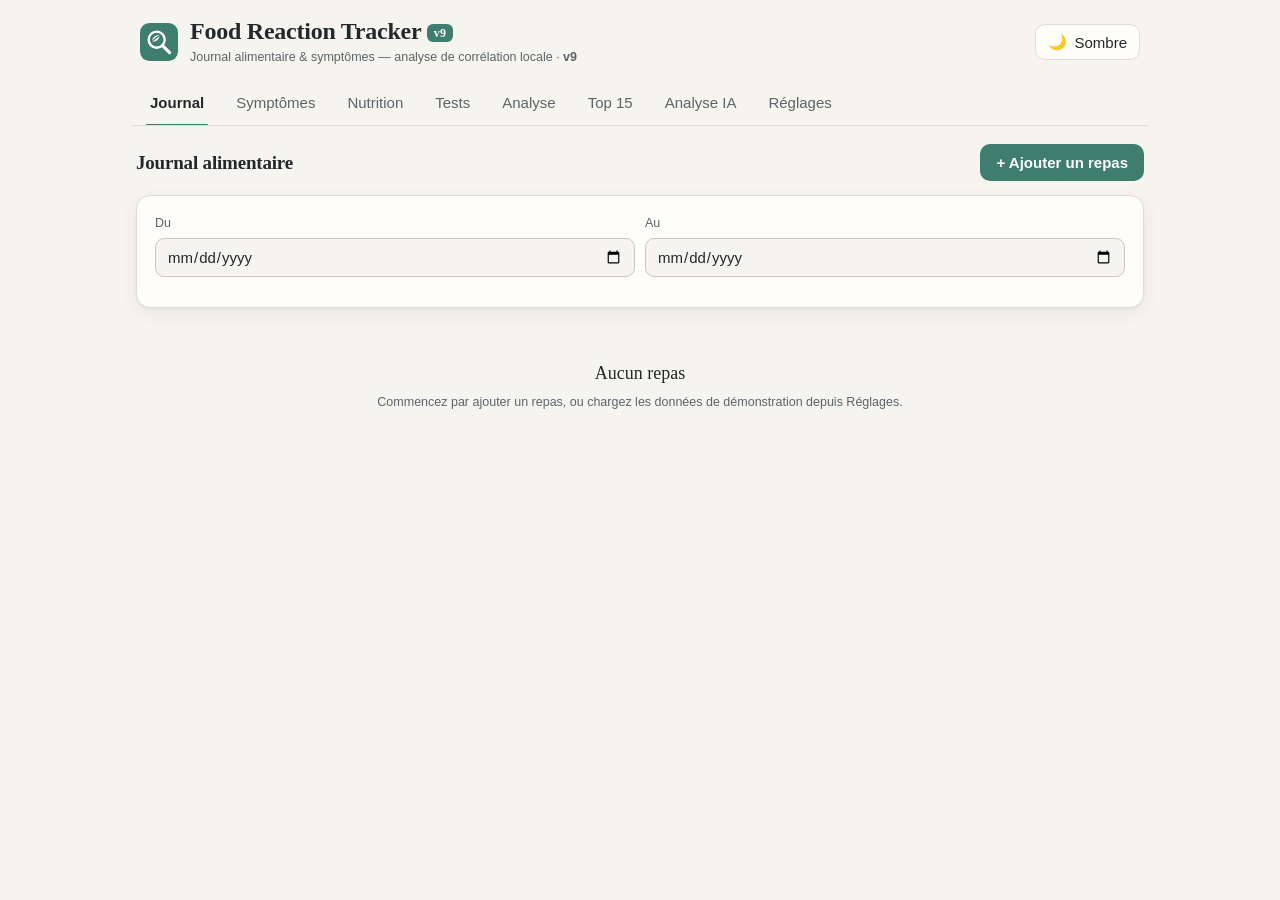
==== commit 5649626e: "Add files via upload" ====
--- a/index.html
+++ b/index.html
@@ -225,8 +225,8 @@
       <line x1="21.4" y1="21.4" x2="28" y2="28" stroke="#fff" stroke-width="3" stroke-linecap="round"/>
     </svg>
     <div class="brand">
-      <h1>Food Reaction Tracker <span style="font-size:12px;font-weight:700;color:#fff;background:#3f7d6e;border-radius:6px;padding:2px 7px;vertical-align:middle;letter-spacing:.3px">v8</span></h1>
-      <span class="sub">Journal alimentaire &amp; symptômes — analyse de corrélation locale · <strong>v8</strong></span>
+      <h1>Food Reaction Tracker <span style="font-size:12px;font-weight:700;color:#fff;background:#3f7d6e;border-radius:6px;padding:2px 7px;vertical-align:middle;letter-spacing:.3px">v9</span></h1>
+      <span class="sub">Journal alimentaire &amp; symptômes — analyse de corrélation locale · <strong>v9</strong></span>
     </div>
     <div class="spacer"></div>
     <button class="icon-btn" id="themeBtn" title="Basculer le thème">🌙 <span id="themeLbl">Sombre</span></button>
@@ -458,6 +458,20 @@
   ["macdo",["gluten/blé","viande","ultra-transformé"]], ["big mac",["gluten/blé","viande","ultra-transformé"]],
   ["kfc",["viande","ultra-transformé","friture"]], ["burger king",["gluten/blé","viande","ultra-transformé"]]
 ];
+/* Saisie rapide : découpe un texte libre ("omelette, pain complet et café") en noms d'aliments.
+   Séparateurs : virgule, point-virgule, retour ligne, slash, " et ", " puis ", "+". */
+function parseQuickFoods(text){
+  if(!text) return [];
+  const parts = String(text)
+    .replace(/\b(et puis|puis|et|avec)\b/gi, ",")   // liants du langage parlé (dictée)
+    .split(/[,;\n/+]+/)
+    .map(s=>s.trim().replace(/^(du|de la|de l'|des|un|une|le|la|les|d')\s+/i,"").trim())
+    .filter(s=>s.length>1);
+  const seen=new Set(), out=[];
+  for(const p of parts){ const k=p.toLowerCase(); if(!seen.has(k)){ seen.add(k); out.push(p); } }
+  return out;
+}
+
 /* Renvoie les familles suggérées pour un nom d'aliment (tableau, éventuellement vide). */
 function classifyFood(name){
   const joined = deaccent(name);
@@ -486,6 +500,7 @@
   if(!DB.settings) DB.settings = { theme:null, window:12 };
   if(!Array.isArray(DB.protocols)) DB.protocols = [];
   if(!Array.isArray(DB.trials)) DB.trials = [];
+  if(!Array.isArray(DB.favorites)) DB.favorites = [];
   // Fenêtre d'analyse : nouveau défaut 12 h. Migration unique des anciens utilisateurs (qui
   // n'avaient aucun réglage et étaient bloqués à 48 h), sans écraser un choix explicite.
   if(!DB.settings.windowSet){ DB.settings.window = 12; DB.settings.windowSet = true; }
@@ -951,10 +966,33 @@
       </label>
     </div>
     <div id="mDTmirror" class="hint" style="margin:2px 0 8px"></div>
+
+    ${(!isEdit && DB.favorites.length) ? `
+    <div style="margin-bottom:10px">
+      <div class="small muted" style="margin-bottom:4px">⭐ Repas favoris — un tap pour remplir :</div>
+      <div class="chips">${DB.favorites.map(f=>`<span class="chip" role="button" tabindex="0" data-favuse="${f.id}">${escapeHtml(f.name)}</span>`).join(" ")}</div>
+    </div>`:""}
+
+    <div class="card" style="padding:10px;margin-bottom:12px;border-style:dashed">
+      <div class="small" style="margin-bottom:6px"><strong>⚡ Saisie rapide</strong> — écris ou dicte tout d'un coup, séparé par des virgules :</div>
+      <textarea id="mQuick" rows="2" placeholder="ex : omelette, pain complet, café, jus d'orange"></textarea>
+      <div class="btn-row" style="margin-top:8px">
+        <button class="btn" id="mQuickAdd" type="button">Ajouter ces aliments</button>
+        <button class="btn ghost" id="mMic" type="button" title="Dicter">🎙️ Dicter</button>
+      </div>
+      <div class="hint" style="margin-top:6px">Astuce : le micro de ton clavier fonctionne aussi directement dans ce champ. Familles pré-remplies automatiquement quand le nom est reconnu.</div>
+    </div>
+
     <div class="hint" style="margin:-4px 0 10px">Portion — <strong>petite</strong> : moins que d'habitude · <strong>normale</strong> : ta portion habituelle · <strong>grande</strong> : grosse portion / rab</div>
     <div id="itemsWrap">${initialItems.map((d,i)=>itemHTML(i,d)).join("")}</div>
     <button class="btn ghost" id="addItem" type="button" style="margin-bottom:12px">+ Ajouter un aliment</button>
     <label class="field"><span>Notes du repas</span><textarea id="mNotes" placeholder="contexte, restaurant, etc.">${isEdit?escapeHtml(editMeal.notes||""):""}</textarea></label>
+    ${!isEdit?`
+    <label class="small" style="display:flex;gap:8px;align-items:center;margin-bottom:8px">
+      <input type="checkbox" id="mFav" style="width:auto">
+      <span>⭐ Enregistrer ce repas comme favori</span>
+    </label>
+    <input type="text" id="mFavName" placeholder="Nom du favori (ex : petit-déj habituel)" style="display:none;margin-bottom:8px">`:""}
     <div class="btn-row" style="justify-content:flex-end">
       <button class="btn ghost" id="mCancel" type="button">Annuler</button>
       <button class="btn" id="mSave" type="button">${isEdit?"Enregistrer les modifications":"Enregistrer le repas"}</button>
@@ -1037,11 +1075,64 @@
   m.querySelectorAll(".item-card").forEach(wireChips);
 
   let counter=initialItems.length;
-  m.querySelector("#addItem").onclick=()=>{
+  function appendItemCard(data){
     const wrap=m.querySelector("#itemsWrap");
-    const tmp=document.createElement("div"); tmp.innerHTML=itemHTML(counter++);
+    const tmp=document.createElement("div"); tmp.innerHTML=itemHTML(counter++, data||{});
     const node=tmp.firstElementChild; wrap.appendChild(node); wireChips(node);
+    if(data && data.fams && data.fams.length){ const h=node.querySelector(".auto-hint"); if(h) h.hidden=false; }
+    return node;
+  }
+  function removeEmptyCards(){
+    m.querySelectorAll("#itemsWrap .item-card").forEach(c=>{ if(!c.querySelector(".it-name").value.trim()) c.remove(); });
+  }
+  m.querySelector("#addItem").onclick=()=>{ appendItemCard(); };
+
+  // ⚡ Saisie rapide : éclate le texte en aliments, pré-tague les familles reconnues.
+  const quickEl=m.querySelector("#mQuick");
+  m.querySelector("#mQuickAdd").onclick=()=>{
+    const names=parseQuickFoods(quickEl.value);
+    if(!names.length){ toast("Écris ou dicte d'abord les aliments"); return; }
+    removeEmptyCards();
+    names.forEach(n=>appendItemCard({ name:n, fams:classifyFood(n) }));
+    quickEl.value="";
+    toast(names.length+" aliment(s) ajouté(s) — vérifie les familles");
   };
+
+  // 🎙️ Dictée intégrée (si le navigateur la supporte ; sinon le micro du clavier reste dispo).
+  const micBtn=m.querySelector("#mMic");
+  const SR=window.SpeechRecognition||window.webkitSpeechRecognition;
+  if(!SR){ micBtn.style.display="none"; }
+  else{
+    let rec=null, listening=false;
+    micBtn.onclick=()=>{
+      if(listening){ try{rec.stop();}catch(_){} return; }
+      rec=new SR(); rec.lang="fr-FR"; rec.interimResults=false; rec.continuous=true;
+      rec.onresult=e=>{ let t=""; for(const r of e.results){ if(r.isFinal) t+=r[0].transcript+" "; }
+        if(t.trim()) quickEl.value=(quickEl.value?quickEl.value.replace(/[,\s]+$/,"")+", ":"")+t.trim(); };
+      rec.onend=()=>{ listening=false; micBtn.textContent="🎙️ Dicter"; };
+      rec.onerror=()=>{ listening=false; micBtn.textContent="🎙️ Dicter"; toast("Dictée indisponible — utilise le micro du clavier"); };
+      try{ rec.start(); listening=true; micBtn.textContent="⏹ Stop"; toast("Parle : « omelette, pain complet, café »"); }
+      catch(_){ toast("Dictée indisponible — utilise le micro du clavier"); }
+    };
+  }
+
+  // ⭐ Favoris : un tap remplit le formulaire.
+  m.querySelectorAll("[data-favuse]").forEach(ch=>{
+    const use=()=>{
+      const fav=DB.favorites.find(f=>f.id===ch.dataset.favuse); if(!fav) return;
+      removeEmptyCards();
+      m.querySelector("#itemsWrap").innerHTML="";
+      (fav.items||[]).forEach(d=>appendItemCard({ name:d.name, portion:d.portion, fams:(d.fams||[]).slice() }));
+      if(fav.mealType) m.querySelector("#mType").value=fav.mealType;
+      toast("Favori « "+fav.name+" » chargé");
+    };
+    ch.onclick=use; ch.onkeydown=e=>{ if(e.key==="Enter"||e.key===" "){ e.preventDefault(); use(); } };
+  });
+
+  // Champ de nom du favori : visible seulement si la case est cochée.
+  const favCk=m.querySelector("#mFav"), favName=m.querySelector("#mFavName");
+  if(favCk) favCk.onchange=()=>{ favName.style.display=favCk.checked?"block":"none"; if(favCk.checked) favName.focus(); };
+
   m.querySelector("#mCancel").onclick=closeModal;
   m.querySelector("#mSave").onclick=()=>{
    try{
@@ -1067,6 +1158,13 @@
       closeModal(); render(); toast("Repas modifié");
     } else {
       addMeal({ datetime, mealType, items:built, notes });
+      // ⭐ Favori : on mémorise la composition (noms + portions + familles) pour re-log en un tap.
+      if(favCk && favCk.checked){
+        const favItems = built.map(it=>{ const f=foodById(it.foodId); return { name:f?f.name:"", portion:it.portion, fams:f?(f.families||[]).slice():[] }; }).filter(x=>x.name);
+        const defName = favItems.slice(0,3).map(x=>x.name).join(", ") + (favItems.length>3?"…":"");
+        DB.favorites.push({ id:uid(), name:(favName.value.trim()||defName), mealType, items:favItems });
+        save();
+      }
       closeModal(); render(); toast("Repas enregistré");
     }
    }catch(err){ toast("Échec enregistrement : "+(err&&err.message||err)); }
@@ -1853,6 +1951,17 @@
     </div>
 
     <div class="card" style="margin-bottom:14px">
+      <h3 style="font-size:15px;margin-bottom:10px">⭐ Repas favoris</h3>
+      ${DB.favorites.length ? `<div class="small muted" style="margin-bottom:8px">Un favori se recharge en un tap dans « + Ajouter un repas ». Pour en créer un : coche « Enregistrer comme favori » en enregistrant un repas.</div>
+      <div id="favList">${DB.favorites.map(f=>`
+        <div style="display:flex;justify-content:space-between;align-items:center;gap:8px;border-bottom:1px solid var(--line);padding:7px 0">
+          <div><strong>${escapeHtml(f.name)}</strong> <span class="small muted">· ${(f.items||[]).map(i=>escapeHtml(i.name)).join(", ")}</span></div>
+          <button class="del" data-favdel="${f.id}" type="button">✕</button>
+        </div>`).join("")}</div>`
+      : `<div class="small muted">Aucun favori pour l'instant. Coche « ⭐ Enregistrer ce repas comme favori » au moment d'enregistrer un repas que tu manges souvent.</div>`}
+    </div>
+
+    <div class="card" style="margin-bottom:14px">
       <h3 style="font-size:15px;margin-bottom:10px">Fenêtre d'analyse</h3>
       <p class="small muted" style="margin-bottom:10px">Délai maximum pendant lequel un symptôme est rattaché à un repas. Plus court = isole mieux un repas précis ; plus long = capte les réactions lentes mais brouille les scores. Affecte Analyse, Top 15, Analyse IA et le « avant » du Journal (pas Nutrition ni Tests).</p>
       <label class="field"><span>Associer un symptôme survenu jusqu'à…</span>
@@ -1895,6 +2004,9 @@
   document.getElementById("rImport").onchange=e=>{ if(e.target.files[0]) importData(e.target.files[0]); };
   document.getElementById("rDemo").onclick=loadDemo;
   document.getElementById("rWindow").onchange=e=>{ DB.settings.window=+e.target.value; DB.settings.windowSet=true; save(); toast("Fenêtre : "+e.target.value+" h"); };
+  document.querySelectorAll("[data-favdel]").forEach(b=>b.onclick=()=>{
+    DB.favorites=DB.favorites.filter(f=>f.id!==b.dataset.favdel); save(); render(); toast("Favori supprimé");
+  });
   document.getElementById("rWipe").onclick=()=>{
     if(confirm("Effacer TOUTES les données (repas, symptômes, aliments) ? Action irréversible.")){
       DB={ foods:[],meals:[],symptoms:[],settings:DB.settings }; save(); render(); toast("Données effacées");
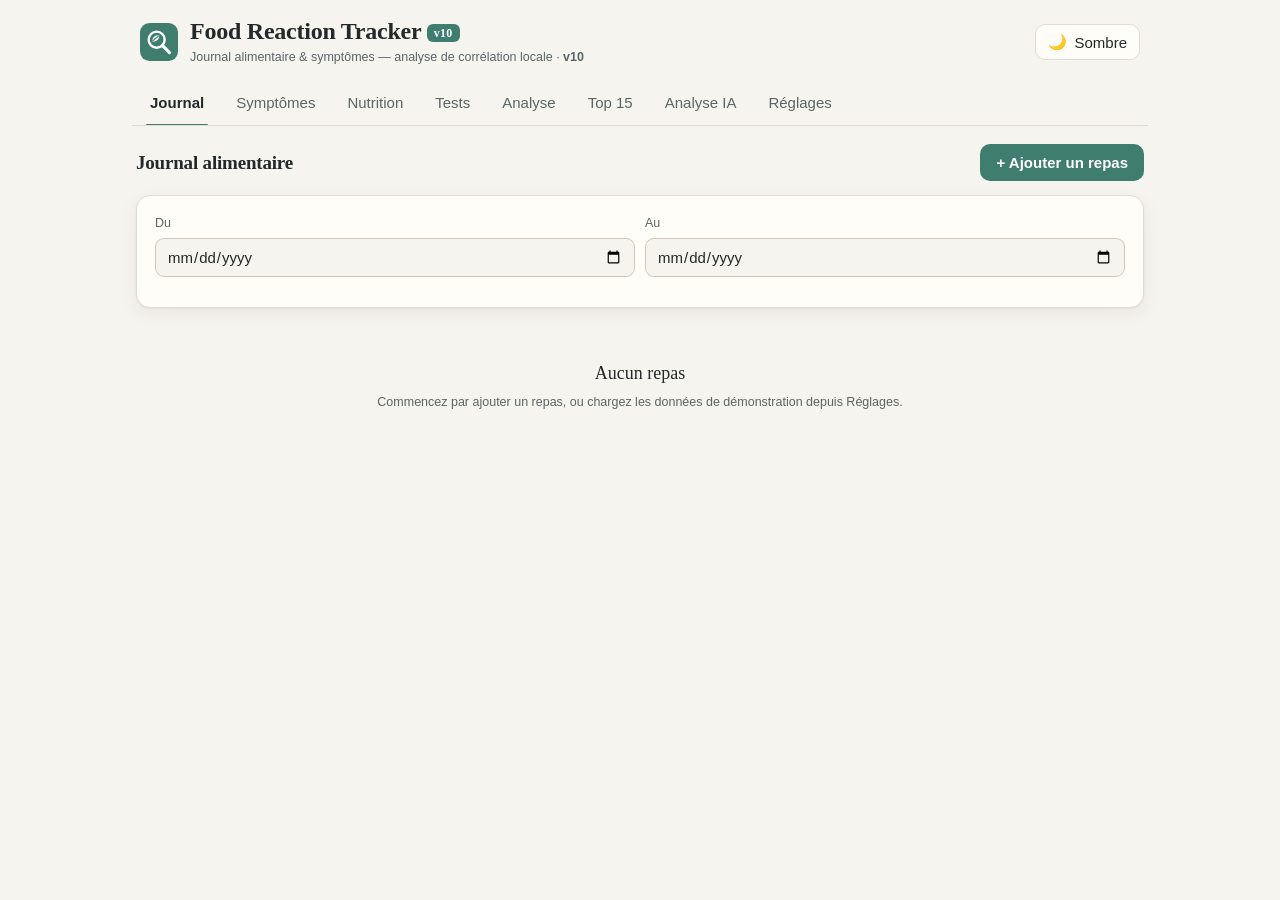
==== commit 56cdab7a: "Add files via upload" ====
--- a/index.html
+++ b/index.html
@@ -225,8 +225,8 @@
       <line x1="21.4" y1="21.4" x2="28" y2="28" stroke="#fff" stroke-width="3" stroke-linecap="round"/>
     </svg>
     <div class="brand">
-      <h1>Food Reaction Tracker <span style="font-size:12px;font-weight:700;color:#fff;background:#3f7d6e;border-radius:6px;padding:2px 7px;vertical-align:middle;letter-spacing:.3px">v9</span></h1>
-      <span class="sub">Journal alimentaire &amp; symptômes — analyse de corrélation locale · <strong>v9</strong></span>
+      <h1>Food Reaction Tracker <span style="font-size:12px;font-weight:700;color:#fff;background:#3f7d6e;border-radius:6px;padding:2px 7px;vertical-align:middle;letter-spacing:.3px">v10</span></h1>
+      <span class="sub">Journal alimentaire &amp; symptômes — analyse de corrélation locale · <strong>v10</strong></span>
     </div>
     <div class="spacer"></div>
     <button class="icon-btn" id="themeBtn" title="Basculer le thème">🌙 <span id="themeLbl">Sombre</span></button>
@@ -459,17 +459,76 @@
   ["kfc",["viande","ultra-transformé","friture"]], ["burger king",["gluten/blé","viande","ultra-transformé"]]
 ];
 /* Saisie rapide : découpe un texte libre ("omelette, pain complet et café") en noms d'aliments.
-   Séparateurs : virgule, point-virgule, retour ligne, slash, " et ", " puis ", "+". */
+   Séparateurs : virgule, point-virgule, retour ligne, slash, " et ", " puis ", "+".
+   Si un morceau contient plusieurs aliments SANS séparateur (cas typique de la dictée :
+   "omelette pain complet café"), on le segmente via le lexique connu. */
+const QUICK_STOPWORDS = new Set(["du","de","la","le","les","des","un","une","d","l","au","aux","a","mon","ma","mes","son","sa","ses","ce","cette"]);
+const FOOD_HEADS = new Set(["jus","salade","soupe","puree","compote","tarte","gratin","sauce","creme","smoothie","poelee","assiette"]); // absorbent l'aliment suivant (jus d'orange…)
+
+function buildFoodLexicon(){
+  const lex = new Set();
+  FOOD_FAMILIES.forEach(([kw])=>lex.add(deaccent(kw)));
+  NAME_NUTRIENTS.forEach(r=>r.kw.forEach(k=>lex.add(deaccent(k))));
+  (DB.foods||[]).forEach(f=>{ if(f.name) lex.add(deaccent(f.name.trim())); });
+  return lex;
+}
+const _depl = w => w.replace(/[sx]$/,"");
+function lexHas(lex, phrase){ return lex.has(phrase) || lex.has(phrase.split(" ").map(_depl).join(" ")); }
+
+/* Segmente une suite de mots sans séparateurs en aliments, par plus longue correspondance connue. */
+function segmentFoodPhrase(text){
+  const lex = buildFoodLexicon();
+  const rawWords = String(text).trim().split(/\s+/).filter(Boolean);
+  const words=[], norms=[];
+  for(const rw of rawWords){
+    const stripped = rw.replace(/^[dl]'/i,"");                 // d'orange -> orange (pour matcher)
+    const n = deaccent(stripped);
+    if(QUICK_STOPWORDS.has(n)) continue;                        // articles/liaisons ignorés
+    words.push(rw); norms.push(n);
+  }
+  const chunks=[]; let i=0;
+  while(i<words.length){
+    let matched=0;
+    for(let len=Math.min(3, words.length-i); len>=1; len--){    // plus longue correspondance d'abord
+      if(lexHas(lex, norms.slice(i,i+len).join(" "))){ matched=len; break; }
+    }
+    if(matched){
+      const prev=chunks[chunks.length-1];
+      if(prev && FOOD_HEADS.has(prev.normTail)){                // "jus" + "orange" -> "jus d'orange"
+        prev.words.push(...words.slice(i,i+matched)); prev.normTail=norms[i+matched-1];
+      } else {
+        chunks.push({ words:words.slice(i,i+matched), normTail:norms[i+matched-1] });
+      }
+      i+=matched;
+    } else {
+      if(chunks.length){                                        // mot inconnu = qualificatif du précédent
+        chunks[chunks.length-1].words.push(words[i]);
+        chunks[chunks.length-1].normTail=norms[i];
+      } else {
+        chunks.push({ words:[words[i]], normTail:norms[i] });
+      }
+      i++;
+    }
+  }
+  return chunks.map(c=>c.words.join(" "));
+}
+
 function parseQuickFoods(text){
   if(!text) return [];
   const parts = String(text)
-    .replace(/\b(et puis|puis|et|avec)\b/gi, ",")   // liants du langage parlé (dictée)
+    .replace(/\b(et puis|puis|ensuite|et|avec)\b/gi, ",")       // liants du langage parlé (dictée)
     .split(/[,;\n/+]+/)
     .map(s=>s.trim().replace(/^(du|de la|de l'|des|un|une|le|la|les|d')\s+/i,"").trim())
     .filter(s=>s.length>1);
-  const seen=new Set(), out=[];
-  for(const p of parts){ const k=p.toLowerCase(); if(!seen.has(k)){ seen.add(k); out.push(p); } }
-  return out;
+  const out=[];
+  for(const p of parts){
+    const meaningful = p.split(/\s+/).filter(w=>!QUICK_STOPWORDS.has(deaccent(w.replace(/^[dl]'/i,""))));
+    if(meaningful.length>=2){ out.push(...segmentFoodPhrase(p)); }  // bloc sans virgules -> segmentation
+    else out.push(p);
+  }
+  const seen=new Set(), res=[];
+  for(const p of out){ const k=p.toLowerCase(); if(p.length>1 && !seen.has(k)){ seen.add(k); res.push(p); } }
+  return res;
 }
 
 /* Renvoie les familles suggérées pour un nom d'aliment (tableau, éventuellement vide). */
@@ -980,7 +1039,7 @@
         <button class="btn" id="mQuickAdd" type="button">Ajouter ces aliments</button>
         <button class="btn ghost" id="mMic" type="button" title="Dicter">🎙️ Dicter</button>
       </div>
-      <div class="hint" style="margin-top:6px">Astuce : le micro de ton clavier fonctionne aussi directement dans ce champ. Familles pré-remplies automatiquement quand le nom est reconnu.</div>
+      <div class="hint" style="margin-top:6px">Le micro du clavier marche aussi dans ce champ. En dictant, pas besoin de dire « virgule » : les aliments connus sont séparés automatiquement — vérifie le découpage avant d'ajouter.</div>
     </div>
 
     <div class="hint" style="margin:-4px 0 10px">Portion — <strong>petite</strong> : moins que d'habitude · <strong>normale</strong> : ta portion habituelle · <strong>grande</strong> : grosse portion / rab</div>
@@ -1108,7 +1167,11 @@
       if(listening){ try{rec.stop();}catch(_){} return; }
       rec=new SR(); rec.lang="fr-FR"; rec.interimResults=false; rec.continuous=true;
       rec.onresult=e=>{ let t=""; for(const r of e.results){ if(r.isFinal) t+=r[0].transcript+" "; }
-        if(t.trim()) quickEl.value=(quickEl.value?quickEl.value.replace(/[,\s]+$/,"")+", ":"")+t.trim(); };
+        if(t.trim()){
+          const merged=(quickEl.value?quickEl.value+", ":"")+t.trim();
+          const names=parseQuickFoods(merged);                      // segmente la phrase dictée
+          quickEl.value = names.length ? names.join(", ") : merged; // affiche le découpage pour validation
+        } };
       rec.onend=()=>{ listening=false; micBtn.textContent="🎙️ Dicter"; };
       rec.onerror=()=>{ listening=false; micBtn.textContent="🎙️ Dicter"; toast("Dictée indisponible — utilise le micro du clavier"); };
       try{ rec.start(); listening=true; micBtn.textContent="⏹ Stop"; toast("Parle : « omelette, pain complet, café »"); }
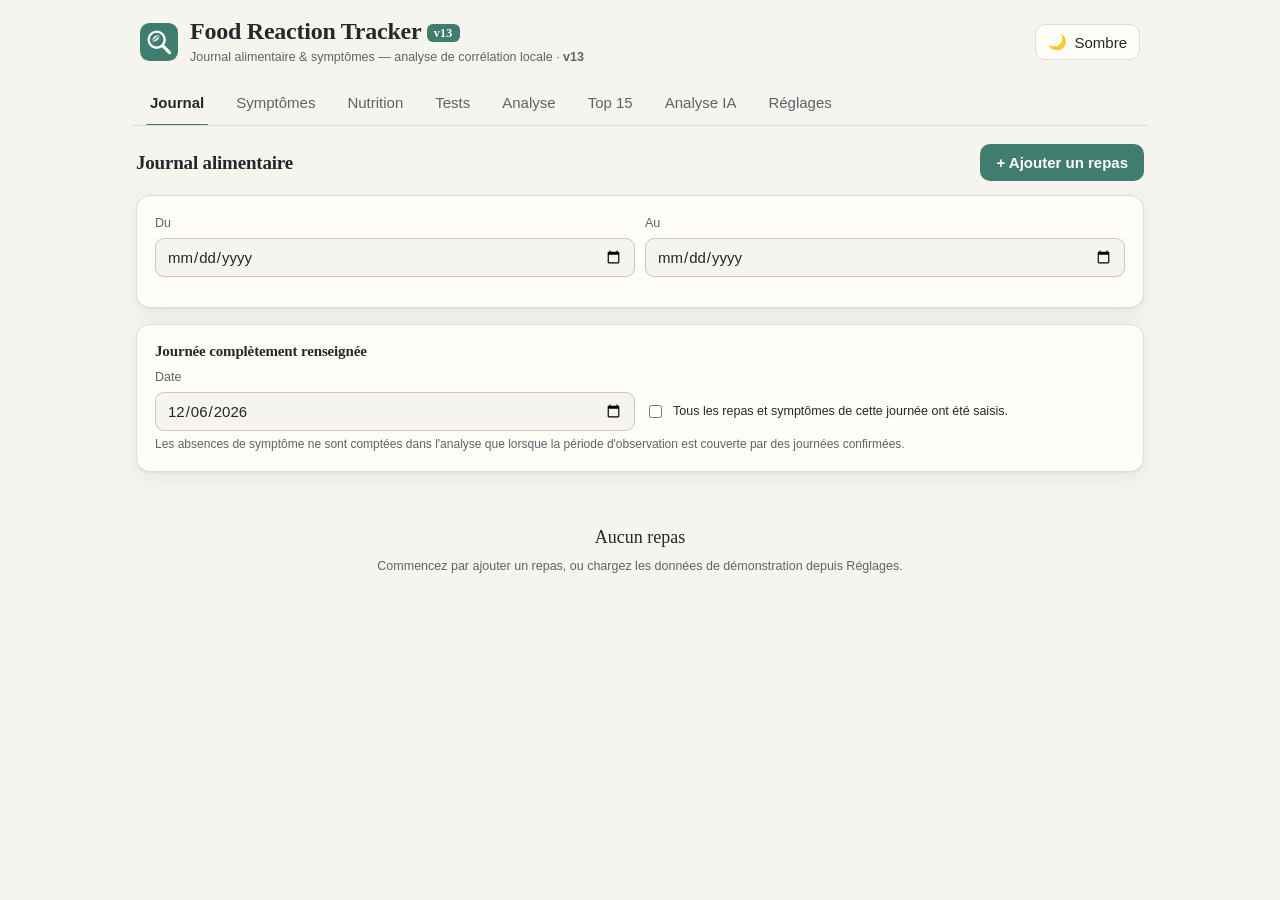
==== commit c1e12f6e: "Add files via upload" ====
--- a/index.html
+++ b/index.html
@@ -225,8 +225,8 @@
       <line x1="21.4" y1="21.4" x2="28" y2="28" stroke="#fff" stroke-width="3" stroke-linecap="round"/>
     </svg>
     <div class="brand">
-      <h1>Food Reaction Tracker <span style="font-size:12px;font-weight:700;color:#fff;background:#3f7d6e;border-radius:6px;padding:2px 7px;vertical-align:middle;letter-spacing:.3px">v10</span></h1>
-      <span class="sub">Journal alimentaire &amp; symptômes — analyse de corrélation locale · <strong>v10</strong></span>
+      <h1>Food Reaction Tracker <span style="font-size:12px;font-weight:700;color:#fff;background:#3f7d6e;border-radius:6px;padding:2px 7px;vertical-align:middle;letter-spacing:.3px">v13</span></h1>
+      <span class="sub">Journal alimentaire &amp; symptômes — analyse de corrélation locale · <strong>v13</strong></span>
     </div>
     <div class="spacer"></div>
     <button class="icon-btn" id="themeBtn" title="Basculer le thème">🌙 <span id="themeLbl">Sombre</span></button>
@@ -271,6 +271,16 @@
 ];
 
 const MEAL_TYPES = ["petit-déjeuner","déjeuner","dîner","snack","autre"];
+/* Échelle de Bristol (types de selles, 1-7). Standard clinique. */
+const BRISTOL = [
+  { n:1, txt:"Billes dures et séparées (constipation sévère)" },
+  { n:2, txt:"En saucisse mais grumeleuse (constipation légère)" },
+  { n:3, txt:"Saucisse craquelée en surface (normal)" },
+  { n:4, txt:"Saucisse lisse et molle (idéal)" },
+  { n:5, txt:"Morceaux mous aux bords nets (tendance molle)" },
+  { n:6, txt:"Morceaux floconneux, pâteux (diarrhée légère)" },
+  { n:7, txt:"Entièrement liquide (diarrhée)" }
+];
 
 /* Portions à 3 niveaux (pas de pesée). Poids utilisé pour la nutrition (sources/jour)
    et, plus doucement, pour le facteur de dose du score de suspicion. */
@@ -546,7 +556,7 @@
 }
 
 /* ----------------------------- État / DB ----------------------------- */
-let DB = { foods:[], meals:[], symptoms:[], trials:[], protocols:[], settings:{ theme:null, window:48 } };
+let DB = { foods:[], meals:[], symptoms:[], trials:[], protocols:[], favorites:[], dayConfirmations:{}, settings:{ theme:null, window:24, windowSet:true, analysisSymptom:"diarrhée" } };
 let SESSION_API_KEY = ""; // clé en mémoire de session, jamais persistée par défaut
 
 function uid(){ return Date.now().toString(36) + Math.random().toString(36).slice(2,7); }
@@ -556,13 +566,22 @@
     const raw = localStorage.getItem(STORE_KEY);
     if(raw){ DB = Object.assign(DB, JSON.parse(raw)); }
   }catch(e){ console.warn("Lecture localStorage impossible", e); }
-  if(!DB.settings) DB.settings = { theme:null, window:12 };
+  if(!DB.settings) DB.settings = { theme:null, window:24, windowSet:true, analysisSymptom:"diarrhée" };
+  if(!Array.isArray(DB.foods)) DB.foods = [];
+  if(!Array.isArray(DB.meals)) DB.meals = [];
+  if(!Array.isArray(DB.symptoms)) DB.symptoms = [];
   if(!Array.isArray(DB.protocols)) DB.protocols = [];
   if(!Array.isArray(DB.trials)) DB.trials = [];
   if(!Array.isArray(DB.favorites)) DB.favorites = [];
-  // Fenêtre d'analyse : nouveau défaut 12 h. Migration unique des anciens utilisateurs (qui
-  // n'avaient aucun réglage et étaient bloqués à 48 h), sans écraser un choix explicite.
-  if(!DB.settings.windowSet){ DB.settings.window = 12; DB.settings.windowSet = true; }
+  if(!DB.dayConfirmations || typeof DB.dayConfirmations!=="object" || Array.isArray(DB.dayConfirmations)) DB.dayConfirmations = {};
+  // Migration douce : les anciens fichiers restent lisibles et les nouveaux champs sont facultatifs.
+  if(!DB.settings.windowSet){ DB.settings.window = 24; DB.settings.windowSet = true; }
+  if(![6,12,24,48].includes(+DB.settings.window)) DB.settings.window = 24;
+  if(!DB.settings.analysisSymptom) DB.settings.analysisSymptom = "diarrhée";
+  DB.symptoms = DB.symptoms.map(sym=>({
+    urgency:null, stoolCount:null, nocturnal:false, relief:null,
+    loperamide:false, loperamideDose:"", ...sym
+  }));
   // clé API persistée explicitement (si l'utilisateur l'a choisi)
   if(DB.settings.savedApiKey) SESSION_API_KEY = DB.settings.savedApiKey;
 }
@@ -589,6 +608,25 @@
    Retombe sur maintenant si la date est invalide (donnée corrompue). */
 function localDateInput(iso){ let d=new Date(iso); if(isNaN(d)) d=new Date(); const p=n=>String(n).padStart(2,"0"); return `${d.getFullYear()}-${p(d.getMonth()+1)}-${p(d.getDate())}`; }
 function localTimeInput(iso){ let d=new Date(iso); if(isNaN(d)) d=new Date(); const p=n=>String(n).padStart(2,"0"); return `${p(d.getHours())}:${p(d.getMinutes())}`; }
+function localDateKey(value){
+  const d=value instanceof Date ? value : new Date(value);
+  if(isNaN(d)) return "";
+  const p=n=>String(n).padStart(2,"0");
+  return `${d.getFullYear()}-${p(d.getMonth()+1)}-${p(d.getDate())}`;
+}
+function isDayConfirmed(dateKey){ return !!(DB.dayConfirmations && DB.dayConfirmations[dateKey]); }
+/* Une absence n'est comptée que si toutes les journées couvrant les 24 h suivantes sont confirmées. */
+function observationIsComplete(mealIso, hours=24){
+  const start=new Date(mealIso); if(isNaN(start)) return false;
+  const end=new Date(start.getTime()+hours*3600000);
+  const cursor=new Date(start.getFullYear(),start.getMonth(),start.getDate());
+  const last=new Date(end.getFullYear(),end.getMonth(),end.getDate());
+  while(cursor<=last){
+    if(!isDayConfirmed(localDateKey(cursor))) return false;
+    cursor.setDate(cursor.getDate()+1);
+  }
+  return true;
+}
 
 /* Trouve un aliment par nom (insensible casse) ou le crée. */
 function getOrCreateFood(name, families){
@@ -628,10 +666,57 @@
   return ">48 h";
 }
 
-/* Pour un repas donné, renvoie le meilleur symptôme associé dans les 48 h. */
-function bestSymptomAfter(mealIso){
+const ANALYSIS_FILTERS = ["diarrhée","douleurs abdominales","ballonnements","reflux","tous les symptômes"];
+function currentAnalysisFilter(){ return DB.settings.analysisSymptom || "diarrhée"; }
+function symptomMatchesAnalysis(s, filter=currentAnalysisFilter()){
+  if(filter==="tous les symptômes") return true;
+  return (s.types||[]).includes(filter);
+}
+function windowIndexForDelay(hours){
+  if(hours<=0 || hours>MAX_WINDOW_H) return -1;
+  return WINDOWS.findIndex(win=>hours<=win.maxH);
+}
+/* Analyse descriptive : chaque repas est classé dans la première fenêtre contenant
+   un épisode correspondant. Les fenêtres restent séparées et ne sont pas fusionnées. */
+function calculateWindowAssociations(filter=currentAnalysisFilter()){
+  const relevantSymptoms=DB.symptoms.filter(sym=>symptomMatchesAnalysis(sym,filter));
+  const agg={};
+  for(const meal of DB.meals){
+    let nearest=null;
+    for(const sym of relevantSymptoms){
+      const h=hoursBetween(meal.datetime,sym.startDatetime);
+      if(h>0 && h<=MAX_WINDOW_H && (nearest===null || h<nearest)) nearest=h;
+    }
+    const bucket=nearest===null ? -1 : windowIndexForDelay(nearest);
+    const seen=new Set();
+    for(const item of (meal.items||[])){
+      if(!item.foodId || seen.has(item.foodId)) continue;
+      seen.add(item.foodId);
+      if(!agg[item.foodId]) agg[item.foodId]={ exposures:0, windows:WINDOWS.map(()=>0), nonHitsConfirmed:0, unresolved:0 };
+      const a=agg[item.foodId]; a.exposures++;
+      if(bucket>=0) a.windows[bucket]++;
+      else if(observationIsComplete(meal.datetime,24)) a.nonHitsConfirmed++;
+      else a.unresolved++;
+    }
+  }
+  const rows=Object.entries(agg).map(([foodId,a])=>{
+    const food=foodById(foodId); if(!food) return null;
+    const totalHits=a.windows.reduce((x,y)=>x+y,0);
+    const maxCount=Math.max(...a.windows);
+    const strongestIndex=maxCount>0 ? a.windows.indexOf(maxCount) : -1;
+    return { food, ...a, totalHits, strongestWindow:strongestIndex>=0?WINDOWS[strongestIndex].label:"—" };
+  }).filter(Boolean);
+  rows.sort((a,b)=>b.totalHits-a.totalHits || b.exposures-a.exposures || a.food.name.localeCompare(b.food.name,"fr"));
+  const daysWithData=new Set([...DB.meals.map(m=>localDateKey(m.datetime)),...DB.symptoms.map(sym=>localDateKey(sym.startDatetime))].filter(Boolean));
+  const confirmedDays=[...daysWithData].filter(isDayConfirmed).length;
+  return { rows, relevantSymptoms, daysWithData:daysWithData.size, confirmedDays };
+}
+
+/* Pour un repas donné, renvoie le meilleur symptôme associé dans la fenêtre choisie. */
+function bestSymptomAfter(mealIso, filter=currentAnalysisFilter()){
   let best = null;
   for(const s of DB.symptoms){
+    if(!symptomMatchesAnalysis(s,filter)) continue;
     const h = hoursBetween(mealIso, s.startDatetime);
     const w = windowWeight(h);
     if(w > 0){
@@ -790,8 +875,18 @@
   r.onload = ()=>{
     try{
       const obj = JSON.parse(r.result);
-      if(!obj.foods||!obj.meals||!obj.symptoms) throw new Error("structure invalide");
-      DB = Object.assign({ settings:{theme:null,window:48} }, obj);
+      if(!Array.isArray(obj.foods)||!Array.isArray(obj.meals)||!Array.isArray(obj.symptoms)) throw new Error("structure invalide");
+      DB = Object.assign({
+        foods:[], meals:[], symptoms:[], trials:[], protocols:[], favorites:[], dayConfirmations:{},
+        settings:{theme:null,window:24,windowSet:true,analysisSymptom:"diarrhée"}
+      }, obj);
+      if(!DB.settings) DB.settings={theme:null,window:24,windowSet:true,analysisSymptom:"diarrhée"};
+      if(!Array.isArray(DB.trials)) DB.trials=[];
+      if(!Array.isArray(DB.protocols)) DB.protocols=[];
+      if(!Array.isArray(DB.favorites)) DB.favorites=[];
+      if(!DB.dayConfirmations || typeof DB.dayConfirmations!=="object") DB.dayConfirmations={};
+      if(!DB.settings.analysisSymptom) DB.settings.analysisSymptom="diarrhée";
+      DB.symptoms=DB.symptoms.map(sym=>({urgency:null,stoolCount:null,nocturnal:false,relief:null,loperamide:false,loperamideDose:"",...sym}));
       save(); applyTheme(); render();
       toast("Données importées");
     }catch(e){ toast("Fichier invalide : "+e.message); }
@@ -807,18 +902,18 @@
 function exportCSV(){
   // Deux sections : repas (une ligne par aliment) et symptômes.
   const lines = [];
-  lines.push("TYPE;id;datetime;mealType/intensity;food/symptomTypes;portion;families;notes");
+  lines.push("TYPE;id;datetime;mealType/intensity;food/symptomTypes;portion;families;notes;bristol;urgence;nbSelles;nocturne;soulagement;loperamide;doseLoperamide");
   for(const m of DB.meals){
     for(const it of (m.items||[])){
       const food = foodById(it.foodId);
       lines.push(["REPAS",m.id,m.datetime,m.mealType,
         csv(food?food.name:""), csv(it.portion||it.quantity||"normale"),
-        csv((food?food.families:[]).join("|")), csv(m.notes||"")].join(";"));
+        csv((food?food.families:[]).join("|")), csv(m.notes||""),"","","","","","",""].join(";"));
     }
   }
   for(const s of DB.symptoms){
     lines.push(["SYMPTOME",s.id,s.startDatetime,s.intensity,
-      csv((s.types||[]).join("|")),"", "", csv(s.notes||"")].join(";"));
+      csv((s.types||[]).join("|")),"", "", csv(s.notes||""),s.bristol||"",csv(s.urgency||""),s.stoolCount||"",s.nocturnal?"oui":"non",csv(s.relief||""),s.loperamide?"oui":"non",csv(s.loperamideDose||"")].join(";"));
   }
   const blob = new Blob(["\ufeff"+lines.join("\n")], {type:"text/csv;charset=utf-8"});
   downloadBlob(blob, `food-reaction-tracker-${todayISODate()}.csv`);
@@ -852,7 +947,7 @@
   const base = new Date(); base.setHours(0,0,0,0); base.setDate(base.getDate()-16);
   const at=(day,h,min=0)=>{ const d=new Date(base); d.setDate(d.getDate()+day); d.setHours(h,min); return d.toISOString(); };
   const meal=(dt,type,items,notes="")=>addMeal({datetime:dt,mealType:type,items:items.map(f=>({foodId:f.id,quantity:"1",notes:""})),notes});
-  const sym=(dt,inten,types,notes="")=>addSymptom({startDatetime:dt,endDatetime:null,intensity:inten,types,notes});
+  const sym=(dt,inten,types,notes="",extra={})=>addSymptom({startDatetime:dt,endDatetime:null,intensity:inten,types,notes,urgency:null,stoolCount:null,nocturnal:false,relief:null,loperamide:false,loperamideDose:"",...extra});
 
   const DAIRY_DAYS = [1,5,9,13]; // jours laitiers, espacés de 4 jours
   for(let d=0; d<16; d++){
@@ -860,7 +955,7 @@
     if(DAIRY_DAYS.includes(d)){
       meal(at(d,12,30), "déjeuner", [fromage, pain, salade]);    // laitier
       meal(at(d,19,30), "dîner",    [poulet, riz]);
-      sym(at(d,16,30), 6, ["ballonnements","douleurs abdominales"]); // ~4 h après le laitier
+      sym(at(d,16,30), 6, ["diarrhée","douleurs abdominales"], "", {bristol:6,urgency:"moyenne",stoolCount:1,relief:"oui"}); // ~4 h après le laitier
     } else {
       meal(at(d,12,30), "déjeuner", [poulet, riz, salade]);
       meal(at(d,19,30), "dîner", d%2 ? [pates, oignon, ail] : [poulet, salade, pomme]);
@@ -913,18 +1008,38 @@
         <label class="field"><span>Au</span><input type="date" id="jTo"></label>
       </div>
     </div>
+    <div class="card" style="margin-bottom:16px">
+      <h3 style="font-size:15px;margin-bottom:8px">Journée complètement renseignée</h3>
+      <div class="row" style="align-items:end">
+        <label class="field" style="margin:0"><span>Date</span><input type="date" id="jCompleteDate" value="${todayISODate()}"></label>
+        <label class="small" style="display:flex;gap:8px;align-items:center;min-height:40px;margin:0">
+          <input type="checkbox" id="jCompleteCheck" style="width:auto">
+          <span>Tous les repas et symptômes de cette journée ont été saisis.</span>
+        </label>
+      </div>
+      <div class="hint">Les absences de symptôme ne sont comptées dans l'analyse que lorsque la période d'observation est couverte par des journées confirmées.</div>
+    </div>
     <div id="mealList"></div>`;
   document.getElementById("addMealBtn").onclick = ()=>openMealForm();
   document.getElementById("jFrom").onchange = renderMealList;
   document.getElementById("jTo").onchange = renderMealList;
+  const completeDate=document.getElementById("jCompleteDate"), completeCheck=document.getElementById("jCompleteCheck");
+  const syncComplete=()=>{ completeCheck.checked=isDayConfirmed(completeDate.value); };
+  completeDate.onchange=syncComplete;
+  completeCheck.onchange=()=>{
+    const key=completeDate.value; if(!key) return;
+    if(completeCheck.checked) DB.dayConfirmations[key]=true; else delete DB.dayConfirmations[key];
+    save(); renderMealList(); toast(completeCheck.checked?"Journée confirmée":"Confirmation retirée");
+  };
+  syncComplete();
   renderMealList();
 }
 function renderMealList(){
   const from = document.getElementById("jFrom")?.value;
   const to   = document.getElementById("jTo")?.value;
   let meals = DB.meals.slice().sort((a,b)=> new Date(b.datetime)-new Date(a.datetime));
-  if(from) meals = meals.filter(m=>m.datetime.slice(0,10) >= from);
-  if(to)   meals = meals.filter(m=>m.datetime.slice(0,10) <= to);
+  if(from) meals = meals.filter(m=>localDateKey(m.datetime) >= from);
+  if(to)   meals = meals.filter(m=>localDateKey(m.datetime) <= to);
   const el = document.getElementById("mealList");
   if(!meals.length){ el.innerHTML = emptyHTML("Aucun repas","Commencez par ajouter un repas, ou chargez les données de démonstration depuis Réglages."); return; }
   el.innerHTML = meals.map(m=>{
@@ -935,9 +1050,10 @@
                       : (it.quantity ? `<span class="muted small">(${escapeHtml(it.quantity)})</span>` : "");
       return `<div style="margin:4px 0"><strong>${escapeHtml(f?f.name:"?")}</strong> ${portLbl} ${fams}</div>`;
     }).join("");
+    const dayKey=localDateKey(m.datetime);
     return `<div class="entry">
       <div class="head">
-        <div><strong>${escapeHtml(m.mealType)}</strong> <span class="when">· ${fmtDate(m.datetime)}</span></div>
+        <div><strong>${escapeHtml(m.mealType)}</strong> <span class="when">· ${fmtDate(m.datetime)}</span> ${isDayConfirmed(dayKey)?'<span class="badge fam">journée confirmée</span>':''}</div>
         <div style="display:flex;gap:8px;flex:none">
           <button class="del" style="color:var(--sage)" data-edit-meal="${m.id}">Modifier</button>
           <button class="del" data-del-meal="${m.id}">Supprimer</button>
@@ -1251,7 +1367,15 @@
   if(!syms.length){ el.innerHTML=emptyHTML("Aucun symptôme","Ajoutez un épisode pour lancer l'analyse de corrélation."); return; }
   el.innerHTML=syms.map(s=>{
     const lvl = s.intensity>=7?"eleve":s.intensity>=4?"moyen":"faible";
-    const types=(s.types||[]).map(t=>`<span class="badge fam">${escapeHtml(t)}</span>`).join(" ");
+    let types=(s.types||[]).map(t=>`<span class="badge fam">${escapeHtml(t)}</span>`).join(" ")
+      + (s.bristol?` <span class="badge fam" title="${escapeHtml(BRISTOL[s.bristol-1].txt)}">Bristol ${s.bristol}</span>`:"");
+    if((s.types||[]).includes("diarrhée")){
+      if(s.urgency) types+=` <span class="badge fam">urgence ${escapeHtml(s.urgency)}</span>`;
+      if(s.stoolCount) types+=` <span class="badge fam">${s.stoolCount} selle(s)</span>`;
+      if(s.nocturnal) types+=` <span class="badge fam">réveil nocturne</span>`;
+      if(s.relief) types+=` <span class="badge fam">soulagement : ${s.relief}</span>`;
+      if(s.loperamide) types+=` <span class="badge fam">lopéramide${s.loperamideDose?" · "+escapeHtml(s.loperamideDose):""}</span>`;
+    }
     return `<div class="entry">
       <div class="head">
         <div><span class="lvl ${lvl}">intensité ${s.intensity}/10</span> <span class="when">· ${fmtDate(s.startDatetime)}</span></div>
@@ -1262,7 +1386,7 @@
       </div>
       <div style="margin:6px 0">${types}</div>
       ${s.notes?`<div class="muted small">📝 ${escapeHtml(s.notes)}</div>`:""}
-      <details><summary>Voir les repas précédents &amp; leur score de suspicion</summary>
+      <details><summary>Voir les repas précédents et l'association observée</summary>
         <div class="small">${precedingMealsHTML(s)}</div>
       </details>
     </div>`;
@@ -1278,7 +1402,7 @@
 function precedingMealsHTML(s){
   const prec=DB.meals
     .map(m=>({m, h:hoursBetween(m.datetime,s.startDatetime)}))
-    .filter(o=>o.h>0 && o.h<=MAX_WINDOW_H)
+    .filter(o=>o.h>0 && o.h<=currentMaxWindow())
     .sort((a,b)=>a.h-b.h);
   if(!prec.length) return `<div class="muted" style="padding:6px 0">Aucun repas dans les ${currentMaxWindow()} h précédentes.</div>`;
   return prec.map(o=>{
@@ -1287,10 +1411,10 @@
     const top=susp.contributors.slice(0,3).map(c=>`${escapeHtml(c.name)} (${c.score})`).join(", ");
     return `<div style="border-top:1px solid var(--line);padding:8px 0">
       <strong>${escapeHtml(o.m.mealType)}</strong> · ${windowLabel(o.h)} avant
-      <span class="lvl ${lvl}" style="margin-left:6px">suspicion ${susp.mealScore}</span>
-      <div class="muted">Contribue le plus : ${top||"—"}</div>
+      <span class="lvl ${lvl}" style="margin-left:6px">association ${susp.mealScore}</span>
+      <div class="muted">Aliments les plus présents dans les associations : ${top||"—"}</div>
     </div>`;
-  }).join("");
+  }).join("")+`<div class="hint">Une proximité temporelle ne prouve pas que le repas est la cause.</div>`;
 }
 function openSymptomForm(editSym){
   const isEdit = !!editSym;
@@ -1300,6 +1424,11 @@
   const endTime = isEdit && editSym.endDatetime ? localTimeInput(editSym.endDatetime) : "";
   const inten = isEdit ? editSym.intensity : 5;
   const presetTypes = new Set(isEdit ? (editSym.types||[]) : []);
+  const isDiarrhea=presetTypes.has("diarrhée") || (isEdit&&editSym.bristol);
+  const urgency=isEdit?(editSym.urgency||""):"";
+  const stoolCount=isEdit?(editSym.stoolCount||1):1;
+  const relief=isEdit?(editSym.relief||""):"";
+  const loperamide=!!(isEdit&&editSym.loperamide);
   const body=`
     ${isEdit?"":`<div class="btn-row" style="margin-bottom:10px">
       <button class="btn ghost" type="button" id="qToday">Aujourd'hui</button>
@@ -1319,6 +1448,27 @@
     <span class="small muted">Types de symptômes</span>
     <div class="chips" id="symTypes" style="margin:6px 0 12px">
       ${SYMPTOM_TYPES.map(t=>`<span class="chip" role="button" tabindex="0" aria-pressed="${presetTypes.has(t)?"true":"false"}" data-t="${escapeHtml(t)}">${escapeHtml(t)}</span>`).join("")}
+    </div>
+    <div id="bristolBlock" ${isDiarrhea?"":"hidden"} style="margin:-4px 0 12px">
+      <span class="small muted">Échelle de Bristol <strong>(obligatoire pour une diarrhée)</strong></span>
+      <div class="chips" id="bristolChips" style="margin:6px 0 4px">
+        ${BRISTOL.map(b=>`<span class="chip" role="button" tabindex="0" data-b="${b.n}" aria-pressed="${isEdit&&editSym.bristol===b.n?"true":"false"}" title="${escapeHtml(b.txt)}">${b.n}</span>`).join("")}
+      </div>
+      <div class="hint" id="bristolHint">${isEdit&&editSym.bristol?escapeHtml(BRISTOL[editSym.bristol-1].txt):"Touchez un numéro : 1-2 dur · 3-4 normal · 5-7 mou/liquide"}</div>
+      <div class="row" style="margin-top:10px">
+        <label class="field"><span>Urgence</span><select id="sUrgency">
+          <option value="">Non renseignée</option><option value="faible"${urgency==="faible"?" selected":""}>Faible</option><option value="moyenne"${urgency==="moyenne"?" selected":""}>Moyenne</option><option value="forte"${urgency==="forte"?" selected":""}>Forte</option>
+        </select></label>
+        <label class="field"><span>Nombre de selles rapprochées</span><input type="number" id="sStoolCount" min="1" max="20" value="${stoolCount}"></label>
+      </div>
+      <div class="row">
+        <label class="field"><span>Réveil nocturne</span><select id="sNocturnal"><option value="non"${!editSym?.nocturnal?" selected":""}>Non</option><option value="oui"${editSym?.nocturnal?" selected":""}>Oui</option></select></label>
+        <label class="field"><span>Soulagement après la selle</span><select id="sRelief"><option value=""${!relief?" selected":""}>Non renseigné</option><option value="oui"${relief==="oui"?" selected":""}>Oui</option><option value="non"${relief==="non"?" selected":""}>Non</option></select></label>
+      </div>
+      <div class="row">
+        <label class="field"><span>Prise de lopéramide</span><select id="sLoperamide"><option value="non"${!loperamide?" selected":""}>Non</option><option value="oui"${loperamide?" selected":""}>Oui</option></select></label>
+        <label class="field" id="sLoperamideDoseWrap" ${loperamide?"":"hidden"}><span>Dose (optionnelle)</span><input type="text" id="sLoperamideDose" placeholder="ex : 2 mg" value="${isEdit?escapeHtml(editSym.loperamideDose||""):""}"></label>
+      </div>
     </div>
     <label class="field"><span>Notes</span><textarea id="sNotes">${isEdit?escapeHtml(editSym.notes||""):""}</textarea></label>
     <div class="btn-row" style="justify-content:flex-end">
@@ -1342,20 +1492,55 @@
     m.querySelector("#qYest").onclick=()=>{ sDateEl.value=todayISODate(-1); updateSMirror(); };
   }
   m.querySelectorAll("#symTypes .chip").forEach(c=>{
-    const toggle=()=>{ const on=c.getAttribute("aria-pressed")==="true"; c.setAttribute("aria-pressed",on?"false":"true"); };
+    const toggle=()=>{ const on=c.getAttribute("aria-pressed")==="true"; c.setAttribute("aria-pressed",on?"false":"true");
+      if(c.dataset.t==="diarrhée"){ const bb=m.querySelector("#bristolBlock"); if(bb) bb.hidden = on; }
+    };
     c.onclick=toggle; c.onkeydown=e=>{ if(e.key===" "||e.key==="Enter"){e.preventDefault();toggle();} };
   });
+  const bChips=[...m.querySelectorAll("#bristolChips .chip")], bHint=m.querySelector("#bristolHint");
+  bChips.forEach(c=>{
+    const pick=()=>{
+      const was=c.getAttribute("aria-pressed")==="true";
+      bChips.forEach(x=>x.setAttribute("aria-pressed","false"));
+      if(!was){ c.setAttribute("aria-pressed","true"); bHint.textContent=BRISTOL[+c.dataset.b-1].txt; }
+      else bHint.textContent="Touchez un numéro : 1-2 dur · 3-4 normal · 5-7 mou/liquide";
+    };
+    c.onclick=pick; c.onkeydown=e=>{ if(e.key===" "||e.key==="Enter"){e.preventDefault();pick();} };
+  });
+  const lop=m.querySelector("#sLoperamide"), lopWrap=m.querySelector("#sLoperamideDoseWrap");
+  lop.onchange=()=>{ lopWrap.hidden=lop.value!=="oui"; };
   m.querySelector("#sCancel").onclick=closeModal;
   m.querySelector("#sSave").onclick=()=>{
     const d=m.querySelector("#sDate").value || startDate, t=m.querySelector("#sTime").value || startTime;
     if(!d||!t){ toast("Date et heure de début requises"); return; }
-    const start=new Date(`${d}T${t}`).toISOString();
+    const startObj=new Date(`${d}T${t}`);
+    if(isNaN(startObj)){ toast("Date ou heure de début invalide"); return; }
+    const start=startObj.toISOString();
     let end=null;
     const ed=m.querySelector("#sEndDate").value, et=m.querySelector("#sEndTime").value;
-    if(ed&&et) end=new Date(`${ed}T${et}`).toISOString();
+    if((ed&&!et)||(!ed&&et)){ toast("Renseignez la date et l'heure de fin, ou laissez les deux vides"); return; }
+    if(ed&&et){
+      const endObj=new Date(`${ed}T${et}`);
+      if(isNaN(endObj)){ toast("Date ou heure de fin invalide"); return; }
+      if(endObj<startObj){ toast("La fin ne peut pas être antérieure au début"); return; }
+      end=endObj.toISOString();
+    }
     const types=[...m.querySelectorAll('#symTypes .chip[aria-pressed="true"]')].map(c=>c.dataset.t);
     if(!types.length){ toast("Choisissez au moins un type"); return; }
-    const payload={ startDatetime:start, endDatetime:end, intensity:+m.querySelector("#sInten").value, types, notes:m.querySelector("#sNotes").value.trim() };
+    const isD=types.includes("diarrhée");
+    const bSel=m.querySelector('#bristolChips .chip[aria-pressed="true"]');
+    if(isD&&!bSel){ toast("Choisissez un type de Bristol pour la diarrhée"); return; }
+    const stoolCountVal=+m.querySelector("#sStoolCount").value;
+    const payload={
+      startDatetime:start, endDatetime:end, intensity:+m.querySelector("#sInten").value, types,
+      notes:m.querySelector("#sNotes").value.trim(), bristol:isD?+bSel.dataset.b:null,
+      urgency:isD?(m.querySelector("#sUrgency").value||null):null,
+      stoolCount:isD?clamp(stoolCountVal||1,1,20):null,
+      nocturnal:isD&&m.querySelector("#sNocturnal").value==="oui",
+      relief:isD?(m.querySelector("#sRelief").value||null):null,
+      loperamide:isD&&m.querySelector("#sLoperamide").value==="oui",
+      loperamideDose:isD&&m.querySelector("#sLoperamide").value==="oui"?m.querySelector("#sLoperamideDose").value.trim():""
+    };
     if(isEdit){
       const idx=DB.symptoms.findIndex(x=>x.id===editSym.id);
       if(idx>=0){ DB.symptoms[idx]={ ...DB.symptoms[idx], ...payload }; save(); }
@@ -1368,35 +1553,39 @@
 
 /* --------------------------- Onglet ANALYSE -------------------------- */
 function viewAnalyse(v){
-  const res=calculateFoodScores();
+  const filter=currentAnalysisFilter();
+  const res=calculateWindowAssociations(filter);
+  const rows=res.rows.filter(r=>r.totalHits>0 || r.nonHitsConfirmed>0);
   v.innerHTML = dashboardHTML() + `
     <div class="section-head"><h2>Analyse temporelle</h2></div>
-    ${res.totalMeals===0 || res.mealsHit===0 ? emptyHTML("Pas encore d'analyse",
-        "Il faut au moins quelques repas ET quelques épisodes de symptômes pour calculer des corrélations.")
-    : `
-    <div class="ok-note" style="margin-bottom:16px">
-      Taux de base : <strong>${Math.round(res.baseRate*100)}%</strong> de vos repas sont suivis d'un symptôme dans la fenêtre de ${currentMaxWindow()} h.
-      Un aliment n'est « suspect » que s'il dépasse <em>nettement</em> ce taux — c'est ce que mesure le score.
-    </div>
-    ${res.baseRate>0.7?`<div class="warn" style="margin-bottom:16px"><strong>Pouvoir discriminant faible.</strong> Vos symptômes sont si fréquents que presque tous les repas en précèdent un (dans les ${currentMaxWindow()} h). Les scores deviennent peu fiables : réduisez la fenêtre d'analyse dans Réglages, et/ou enregistrez des journées sans symptôme, pour faire ressortir les vraies différences.</div>`:""}
-    <div class="grid cols-2">
-      <div class="card"><h3 style="font-size:15px;margin-bottom:12px">Aliments les plus associés aux symptômes</h3>${barChart(topFoodsBars(res),"sage")}</div>
-      <div class="card"><h3 style="font-size:15px;margin-bottom:12px">Familles les plus associées</h3>${barChart(familyBars(),"amber")}</div>
-      <div class="card"><h3 style="font-size:15px;margin-bottom:12px">Symptômes par intensité moyenne</h3>${barChart(symptomIntensityBars(),"coral")}</div>
-      <div class="card"><h3 style="font-size:15px;margin-bottom:12px">Délai moyen repas → symptôme</h3>
-        <div class="gauge"><div class="score-n">${avgDelayGlobal(res)} h</div><div class="meta">délai moyen, sur l'ensemble des associations détectées</div></div>
-      </div>
-    </div>
-    <hr class="hr">
-    <details><summary>Comment le score est-il calculé ? (méthodologie)</summary>
-      <div class="small muted" style="margin-top:8px">
-        Pour chaque aliment on compte les repas le contenant (<em>expositions</em>) et combien sont suivis d'un symptôme
-        dans la fenêtre d'analyse (<em>occurrences</em>). On compare le taux obtenu au <strong>taux de base</strong> de l'ensemble des repas,
-        avec un lissage qui modère les petits échantillons. Le score combine cet écart, l'intensité moyenne des symptômes et la
-        proximité temporelle. Un aliment mangé tout le temps (ex : café) n'obtient un score élevé que s'il est suivi de symptômes
-        <em>plus souvent</em> que la moyenne — sinon il reste bas malgré sa fréquence. C'est une corrélation observée, pas une preuve.
-      </div>
-    </details>`}`;
+    <div class="card" style="margin-bottom:14px">
+      <label class="field" style="margin:0"><span>Symptôme analysé</span>
+        <select id="analysisFilter">${ANALYSIS_FILTERS.map(x=>`<option value="${escapeHtml(x)}"${x===filter?" selected":""}>${escapeHtml(x)}</option>`).join("")}</select>
+      </label>
+    </div>
+    <div class="disclaimer" style="margin:0 0 14px">
+      <strong>Interprétation prudente :</strong> une association temporelle ne prouve pas que l'aliment est la cause. Un repas pris juste avant une selle urgente peut simplement déclencher le réflexe gastro-colique.
+    </div>
+    <div class="ok-note" style="margin-bottom:14px">
+      ${res.confirmedDays} journée(s) confirmée(s) sur ${res.daysWithData} journée(s) contenant des données. Les consommations sans épisode ne sont comptées que lorsque les 24 heures suivantes sont couvertes par des journées confirmées.
+    </div>
+    ${!res.relevantSymptoms.length || !rows.length ? emptyHTML("Pas encore assez de données",`Aucun épisode « ${filter} » exploitable avec les repas enregistrés.`) : `
+    <div class="card" style="overflow-x:auto">
+      <table><thead><tr>
+        <th>Aliment</th><th>Consommations</th>${WINDOWS.map(w=>`<th>${w.label}${w.maxH===48?" *":""}</th>`).join("")}
+        <th>Sans épisode<br><span style="text-transform:none">24 h confirmées</span></th><th>Fenêtre dominante</th>
+      </tr></thead><tbody>
+      ${rows.map(r=>`<tr>
+        <td><strong>${escapeHtml(r.food.name)}</strong></td><td>${r.exposures}</td>
+        ${r.windows.map(n=>`<td>${n||"—"}</td>`).join("")}
+        <td>${r.nonHitsConfirmed||"—"}</td><td>${r.strongestWindow}</td>
+      </tr>`).join("")}
+      </tbody></table>
+      <div class="hint" style="margin-top:10px">Chaque consommation est affectée à la première fenêtre contenant un épisode correspondant. La tranche 24–48 h est exploratoire et comporte davantage de coïncidences possibles.</div>
+    </div>`}`;
+  document.getElementById("analysisFilter").onchange=e=>{
+    DB.settings.analysisSymptom=e.target.value; save(); viewAnalyse(v);
+  };
 }
 function topFoodsBars(res){
   return res.rows.filter(r=>r.score>0).slice(0,8).map(r=>({label:r.food.name, value:r.score}));
@@ -1430,13 +1619,20 @@
 /* ---------------------------- Onglet TOP 15 -------------------------- */
 function viewTop(v){
   const { rows }=calculateFoodScores();
-  const top=rows.filter(r=>r.hits>0).slice(0,15);
-  v.innerHTML=`<div class="section-head"><h2>Top 15 aliments suspects</h2></div>
-    <div class="disclaimer" style="margin:0 0 14px">Classement par <strong>score de suspicion</strong> (corrélation observée). Ce n'est pas un diagnostic.</div>`;
-  if(!top.length){ v.innerHTML+=emptyHTML("Rien à afficher","Ajoutez des repas et des symptômes (ou chargez la démo)."); return; }
+  const top=rows.filter(r=>r.score>0).slice(0,15);
+  const filter=currentAnalysisFilter();
+  v.innerHTML=`<div class="section-head"><h2>Top 15 associations observées</h2></div>
+    <div class="card" style="margin-bottom:14px">
+      <label class="field" style="margin:0"><span>Symptôme analysé (ce classement ne compte que celui-ci)</span>
+        <select id="topFilter">${ANALYSIS_FILTERS.map(x=>`<option value="${escapeHtml(x)}"${x===filter?" selected":""}>${escapeHtml(x)}</option>`).join("")}</select>
+      </label>
+    </div>
+    <div class="disclaimer" style="margin:0 0 14px">Classement indicatif des associations observées, limité au symptôme sélectionné ci-dessus. Une association temporelle ne démontre pas une causalité.</div>`;
+  const wireFilter=()=>{ const el=document.getElementById("topFilter"); if(el) el.onchange=e=>{ DB.settings.analysisSymptom=e.target.value; save(); viewTop(v); }; };
+  if(!top.length){ v.innerHTML+=emptyHTML("Rien à afficher pour « "+filter+" »","Change de symptôme ci-dessus, ou ajoute des repas et des symptômes (ou charge la démo)."); wireFilter(); return; }
   const wrap=document.createElement("div"); wrap.className="card";
   wrap.innerHTML=`<table><thead><tr>
-      <th>#</th><th>Aliment</th><th>Score</th><th>Conf.</th><th>Avant sympt.</th><th>Sans sympt.</th><th>Délai moy.</th>
+      <th>#</th><th>Aliment</th><th>Association</th><th>Répétition</th><th>Avant sympt.</th><th>Sans sympt.</th><th>Délai moy.</th>
     </tr></thead><tbody>
     ${top.map((r,i)=>{
       const lvl=r.score>=66?"eleve":r.score>=33?"moyen":"faible";
@@ -1444,7 +1640,7 @@
         <td>${i+1}</td>
         <td><strong>${escapeHtml(r.food.name)}</strong><br>${r.families.slice(0,2).map(f=>`<span class="badge fam">${escapeHtml(f)}</span>`).join(" ")}</td>
         <td><span class="lvl ${lvl}">${r.score}</span></td>
-        <td class="small">${r.confidence}</td>
+        <td class="small">${r.score>=33&&r.hits>=3?"répétée":r.score>0?"à confirmer":"limitée"}</td>
         <td>${r.hits}</td><td>${r.nonHits}</td>
         <td>${r.avgDelay?r.avgDelay.toFixed(1)+" h":"—"}</td>
       </tr>`;
@@ -1452,6 +1648,7 @@
     </tbody></table>`;
   v.appendChild(wrap);
   wrap.querySelectorAll("[data-food]").forEach(tr=>tr.onclick=()=>openFoodDetail(tr.dataset.food));
+  wireFilter();
 }
 
 /* Fiche détaillée d'un aliment. */
@@ -1467,7 +1664,7 @@
       ${gaugeSVG(r.score)}
       <div>
         <div class="score-n">${r.score}<span class="muted" style="font-size:14px;font-family:var(--font-ui)"> /100</span></div>
-        <div class="meta"><span class="lvl ${lvl}">suspicion ${lvl==="eleve"?"élevée":lvl==="moyen"?"moyenne":"faible"}</span> · confiance ${r.confidence}</div>
+        <div class="meta"><span class="lvl ${lvl}">association ${lvl==="eleve"?"répétée":lvl==="moyen"?"à confirmer":"occasionnelle"}</span> · ${r.exposures} consommation(s), ${r.hits} épisode(s)</div>
       </div>
     </div>
     <div class="kvs">
@@ -1480,13 +1677,13 @@
       <div class="k">Portion avant symptômes</div><div>${r.hits?(r.avgPortion>=1.25?"plutôt grande":r.avgPortion<=0.75?"plutôt petite":"normale")+` (effet dose ×${(r.doseFactor||1).toFixed(2)})`:"—"}</div>
     </div>
     <div style="margin:6px 0 10px">${r.families.map(f=>`<span class="badge fam">${escapeHtml(f)}</span>`).join(" ")||'<span class="muted small">aucune famille</span>'}</div>
-    ${comps.length?`<p class="small"><strong>Composants potentiellement en cause :</strong> ${comps.map(escapeHtml).join(", ")}.</p>`:""}
+    ${comps.length?`<p class="small"><strong>Composants possibles, non identifiés par les données :</strong> ${comps.map(escapeHtml).join(", ")}.</p>`:""}
     <details open><summary>Hypothèses possibles</summary>
       <div class="small muted" style="margin-top:6px">${hypos.map(h=>escapeHtml(h.why)).join(" ")||"Pas d'hypothèse de famille spécifique."}</div>
     </details>
     <div class="warn" style="margin:12px 0">Ce résultat <strong>n'est pas un diagnostic</strong>. Une corrélation n'est pas une cause : un aliment peut apparaître par hasard, ou parce qu'il accompagne souvent un autre.</div>
     <div class="ok-note">
-      <strong>Conseils de suivi :</strong> continuez à noter, comparez avec d'autres aliments, observez si le motif se répète sur plusieurs semaines. Un test d'éviction puis réintroduction, encadré par un professionnel, reste la méthode de référence. Consultez en cas de symptômes importants.
+      <strong>Pour poursuivre le suivi :</strong> continuez à noter, comparez avec d'autres aliments, observez si le motif se répète sur plusieurs semaines. Un test d'éviction puis réintroduction, encadré par un professionnel, reste la méthode de référence. Consultez en cas de symptômes importants.
     </div>
     <div class="btn-row" style="justify-content:flex-end;margin-top:14px">
       <button class="btn ghost" id="closeF" type="button">Fermer</button>
@@ -1750,7 +1947,12 @@
     <div class="disclaimer" style="margin:0 0 14px">
       La méthode de référence pour confirmer une intolérance : <strong>retirer</strong> un aliment (ou une famille) ~2 à 4 semaines,
       puis le <strong>réintroduire</strong> et observer. L'appli compare la fréquence de tes symptômes <em>avant</em>, <em>pendant</em> l'éviction
-      et <em>après</em> la réintroduction. Indicatif, pas un diagnostic — continue à logger repas et symptômes pendant l'essai.
+      et <em>après</em> la réintroduction. Indicatif, pas un diagnostic — continue à logger repas et symptômes, et à confirmer tes journées, pendant l'essai.
+    </div>
+    <div class="warn" style="margin:0 0 14px">
+      <strong>⚠️ Gluten :</strong> un éventuel dépistage de maladie cœliaque doit se faire <strong>pendant une consommation normale de gluten</strong> —
+      le réduire avant peut fausser les résultats. Parles-en à un médecin avant une éviction gluten/blé.
+      Plus généralement, limite dans le temps les évictions de groupes nutritionnellement importants (laitiers, gluten, légumineuses) et prévois des sources de remplacement.
     </div>
     <div id="trialList"></div>`;
   document.getElementById("addTrialBtn").onclick=()=>openTrialForm();
@@ -1760,7 +1962,7 @@
 function renderTrialList(){
   const box=document.getElementById("trialList"); if(!box) return;
   const trials=[...(DB.trials||[])].sort((a,b)=>(b.startDate||"").localeCompare(a.startDate||""));
-  if(!trials.length){ box.innerHTML=emptyHTML("Aucun essai en cours","Lance un essai sur un aliment ou une famille suspecte (ex : produits laitiers)."); return; }
+  if(!trials.length){ box.innerHTML=emptyHTML("Aucun essai en cours","Lance un essai sur un aliment ou une famille à explorer (ex : produits laitiers)."); return; }
   box.innerHTML=trials.map(renderTrialCard).join("");
   box.querySelectorAll("[data-trial-reintro]").forEach(b=>b.onclick=()=>markTrialDate(b.dataset.trialReintro,"reintroDate","Date de réintroduction"));
   box.querySelectorAll("[data-trial-end]").forEach(b=>b.onclick=()=>markTrialDate(b.dataset.trialEnd,"endDate","Date de fin de l'essai"));
@@ -1778,9 +1980,11 @@
   const phase=(from,to)=>{
     if(!from||!to||to<=from) return null;
     const days=Math.max(1,Math.round((to-from)/day));
-    const syms=DB.symptoms.filter(s=>{ const d=new Date(s.startDatetime); return d>=from && d<to; });
+    const syms=DB.symptoms.filter(s=>{ const d=new Date(s.startDatetime); return d>=from && d<to && symptomMatchesAnalysis(s); });
     const n=syms.length;
-    return { days, n, perWeek:n/days*7, avgInt:n?syms.reduce((a,s)=>a+(s.intensity||0),0)/n:0 };
+    let conf=0; const c=new Date(from.getFullYear(),from.getMonth(),from.getDate());
+    for(let k=0;k<days;k++){ if(isDayConfirmed(localDateKey(c))) conf++; c.setDate(c.getDate()+1); }
+    return { days, n, conf, perWeek:n/days*7, avgInt:n?syms.reduce((a,s)=>a+(s.intensity||0),0)/n:0 };
   };
   return {
     baseline: phase(new Date(start.getTime()-14*day), start),
@@ -1791,16 +1995,20 @@
 
 function trialVerdict(st){
   const b=st.baseline, e=st.eviction, r=st.reintro;
-  if(!b||!e||e.days<3) return "Continue à logger : il faut un peu d'historique avant et pendant l'éviction pour pouvoir comparer.";
-  let s="";
-  if(e.perWeek < b.perWeek*0.7) s+=`Pendant l'éviction, symptômes <strong>moins fréquents</strong> qu'avant (${e.perWeek.toFixed(1)} vs ${b.perWeek.toFixed(1)}/sem). `;
-  else if(e.perWeek > b.perWeek*1.3) s+=`Pendant l'éviction, symptômes plutôt <strong>plus fréquents</strong> : l'élément retiré n'est sans doute pas en cause. `;
-  else s+=`Pendant l'éviction, peu de changement vs avant (${e.perWeek.toFixed(1)} vs ${b.perWeek.toFixed(1)}/sem). `;
-  if(r && r.days>=3){
-    if(r.perWeek > Math.max(e.perWeek,0.01)*1.3) s+=`À la réintroduction, ils <strong>repartent à la hausse</strong> (${r.perWeek.toFixed(1)}/sem) : indices en faveur d'un lien.`;
-    else s+=`À la réintroduction, pas de nette reprise (${r.perWeek.toFixed(1)}/sem) : lien peu probable.`;
-  } else if(!r){ s+=`Marque la réintroduction quand tu réintègres l'aliment pour compléter le test.`; }
-  return s+` <span class="muted">Indicatif, pas une preuve : stress, autres aliments, etc. peuvent jouer.</span>`;
+  const filter=currentAnalysisFilter();
+  if(!b||!e||e.days<7) return `Trop tôt pour comparer : vise au moins <strong>7 jours d'éviction</strong> (et confirme tes journées dans le Journal) avant toute lecture. Aucune conclusion ne peut être tirée de quelques jours.`;
+  let s=`<span class="muted">Épisodes comptés : « ${escapeHtml(filter)} ».</span> `;
+  const lowConf = (e.conf/e.days<0.5) || (b.conf/b.days<0.5);
+  if(lowConf) s+=`⚠️ Peu de journées confirmées sur la période : les écarts peuvent refléter des oublis de saisie plutôt que de vrais changements. `;
+  if(e.perWeek < b.perWeek*0.7) s+=`Pendant l'éviction, épisodes <strong>moins fréquents</strong> qu'avant (${e.perWeek.toFixed(1)} vs ${b.perWeek.toFixed(1)}/sem). C'est compatible avec un rôle de l'élément retiré, sans le prouver. `;
+  else if(e.perWeek > b.perWeek*1.3) s+=`Pendant l'éviction, épisodes plutôt <strong>plus fréquents</strong> (${e.perWeek.toFixed(1)} vs ${b.perWeek.toFixed(1)}/sem) : cette éviction ne montre pas d'amélioration sur la période. `;
+  else s+=`Pendant l'éviction, peu de changement (${e.perWeek.toFixed(1)} vs ${b.perWeek.toFixed(1)}/sem). `;
+  if(r){
+    if(r.days<5) s+=`Réintroduction trop récente (${r.days} j) pour être interprétée — attends au moins 5 jours.`;
+    else if(r.perWeek > Math.max(e.perWeek,0.01)*1.3) s+=`Après réintroduction, les épisodes sont <strong>repartis à la hausse</strong> (${r.perWeek.toFixed(1)}/sem) : indice supplémentaire, à confirmer dans le temps et idéalement avec un professionnel.`;
+    else s+=`Après réintroduction, pas de reprise nette pour l'instant (${r.perWeek.toFixed(1)}/sem) — prudence : une réaction peut être retardée ou dépendre de la dose.`;
+  } else { s+=`Marque la réintroduction quand tu réintègres l'aliment : sans cette phase, le test reste incomplet.`; }
+  return s+` <span class="muted">Observation personnelle, pas une preuve ni un diagnostic : stress, autres aliments et hasard peuvent jouer.</span>`;
 }
 
 function renderTrialCard(t){
@@ -1847,6 +2055,7 @@
       <input id="trTarget" list="trList" placeholder="ex : produits laitiers" autocomplete="off">
       <datalist id="trList">${famOpts}</datalist>
     </label>
+    <div class="warn" id="trGlutenWarn" hidden style="margin:0 0 10px">⚠️ Avant de réduire le gluten : si un dépistage cœliaque peut être envisagé, il doit être réalisé <strong>pendant</strong> une consommation normale de gluten. Parles-en à un médecin d'abord.</div>
     <label class="field"><span>Début de l'éviction</span><input type="date" id="trStart" value="${todayISODate()}"></label>
     <div id="trMirror" class="hint" style="margin:2px 0 8px"></div>
     <label class="field"><span>Notes (option.)</span><textarea id="trNotes" placeholder="ce que tu retires exactement, contexte…"></textarea></label>
@@ -1856,6 +2065,9 @@
     </div>`;
   const m=openModal("Nouvel essai d'éviction", body);
   const typeEl=m.querySelector("#trType"), targetEl=m.querySelector("#trTarget"), listEl=m.querySelector("#trList");
+  const glutenWarn=m.querySelector("#trGlutenWarn");
+  const checkGluten=()=>{ glutenWarn.hidden = !/gluten|bl[eé]\b|seigle|orge|[ée]peautre|pain|p[âa]tes/i.test(targetEl.value); };
+  targetEl.addEventListener("input", checkGluten);
   const refresh=()=>{ const fam=typeEl.value==="family"; listEl.innerHTML=fam?famOpts:foodOpts; targetEl.placeholder=fam?"ex : produits laitiers":"ex : fromage"; };
   typeEl.onchange=refresh; refresh();
   const startEl=m.querySelector("#trStart"), mir=m.querySelector("#trMirror");
@@ -1920,7 +2132,7 @@
     return `<div class="card" style="margin-bottom:12px">
       <div class="section-head" style="margin-bottom:8px">
         <h3 style="font-size:16px">${escapeHtml(g.family)}</h3>
-        <span class="lvl ${lvl}">confiance ${g.confidence}</span>
+        <span class="lvl ${lvl}">association ${g.confidence==="élevé"?"répétée":g.confidence==="moyen"?"à confirmer":"limitée"}</span>
       </div>
       <div style="margin-bottom:8px">${g.foods.map(f=>`<span class="badge fam">${escapeHtml(f.name)} · ${f.score}</span>`).join(" ")}</div>
       <p class="small">${escapeHtml(g.simple)}</p>
@@ -1934,7 +2146,7 @@
   const groups=groupFoodsByFamily().slice(0,8)
     .map(g=>`- ${g.family} : score max ${g.maxScore}, aliments ${g.foods.slice(0,4).map(f=>f.name+"("+f.score+")").join(", ")}`).join("\n");
   return `Tu es un assistant éducatif en nutrition. À partir de ces corrélations OBSERVÉES (pas un diagnostic), `+
-    `regroupe les familles suspectes, donne un niveau de confiance et une explication prudente en français. `+
+    `regroupe les familles les plus associées, indique le degré de répétition et une explication prudente en français. `+
     `N'affirme jamais d'intolérance ; utilise "peut", "semble associé". Termine par un rappel de consulter un professionnel.\n\nDonnées:\n${groups}`;
 }
 function buildFoodPrompt(r){
@@ -2025,8 +2237,8 @@
     </div>
 
     <div class="card" style="margin-bottom:14px">
-      <h3 style="font-size:15px;margin-bottom:10px">Fenêtre d'analyse</h3>
-      <p class="small muted" style="margin-bottom:10px">Délai maximum pendant lequel un symptôme est rattaché à un repas. Plus court = isole mieux un repas précis ; plus long = capte les réactions lentes mais brouille les scores. Affecte Analyse, Top 15, Analyse IA et le « avant » du Journal (pas Nutrition ni Tests).</p>
+      <h3 style="font-size:15px;margin-bottom:10px">Délai des repas précédents</h3>
+      <p class="small muted" style="margin-bottom:10px">Ce réglage limite l’affichage des repas précédant un épisode et les anciens scores du Top 15/IA. L’onglet Analyse affiche désormais toutes les fenêtres séparément, de 0 à 48 h.</p>
       <label class="field"><span>Associer un symptôme survenu jusqu'à…</span>
         <select id="rWindow">
           <option value="6"${currentMaxWindow()===6?" selected":""}>6 h après le repas (réactions rapides : lactose, histamine)</option>
@@ -2034,7 +2246,7 @@
           <option value="24"${currentMaxWindow()===24?" selected":""}>24 h après le repas</option>
           <option value="48"${currentMaxWindow()===48?" selected":""}>48 h après le repas (très large)</option>
         </select></label>
-      <p class="hint">Astuce : compare ton Top 15 en 12 h puis en 24 h. Si les mêmes aliments ressortent, c'est un signal plus solide.</p>
+      <p class="hint">Pour le suivi digestif courant, 24 h offre un compromis raisonnable. La tranche 24–48 h reste exploratoire dans l’analyse principale.</p>
     </div>
 
     <div class="card" style="margin-bottom:14px">
@@ -2072,7 +2284,7 @@
   });
   document.getElementById("rWipe").onclick=()=>{
     if(confirm("Effacer TOUTES les données (repas, symptômes, aliments) ? Action irréversible.")){
-      DB={ foods:[],meals:[],symptoms:[],settings:DB.settings }; save(); render(); toast("Données effacées");
+      DB={ foods:[],meals:[],symptoms:[],trials:[],protocols:[],favorites:[],dayConfirmations:{},settings:{...DB.settings,window:24,windowSet:true,analysisSymptom:"diarrhée"} }; save(); render(); toast("Données effacées");
     }
   };
   document.getElementById("aiProvider").onchange=e=>{ DB.settings.aiProvider=e.target.value; save(); };
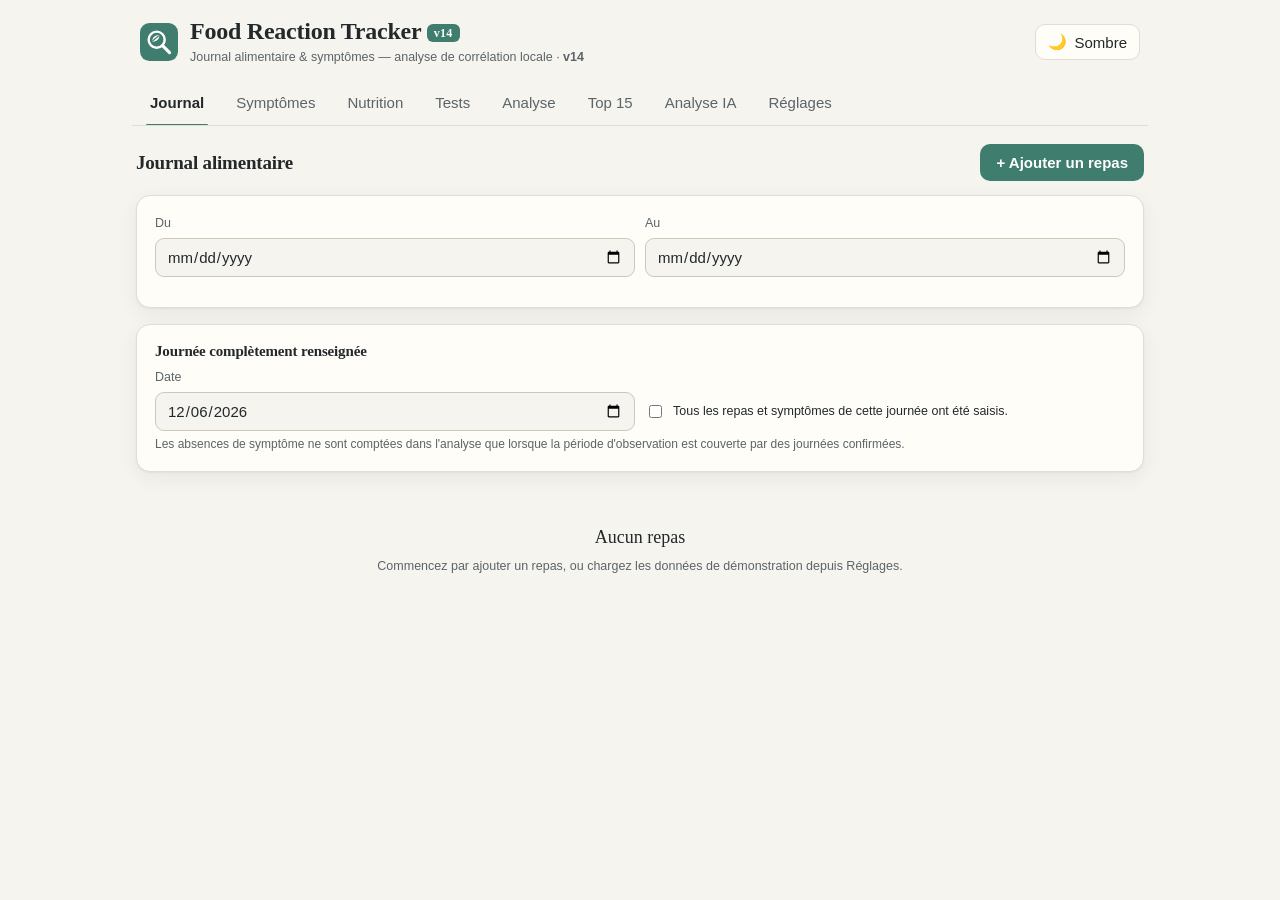
==== commit da66e275: "Add files via upload" ====
--- a/index.html
+++ b/index.html
@@ -225,8 +225,8 @@
       <line x1="21.4" y1="21.4" x2="28" y2="28" stroke="#fff" stroke-width="3" stroke-linecap="round"/>
     </svg>
     <div class="brand">
-      <h1>Food Reaction Tracker <span style="font-size:12px;font-weight:700;color:#fff;background:#3f7d6e;border-radius:6px;padding:2px 7px;vertical-align:middle;letter-spacing:.3px">v13</span></h1>
-      <span class="sub">Journal alimentaire &amp; symptômes — analyse de corrélation locale · <strong>v13</strong></span>
+      <h1>Food Reaction Tracker <span style="font-size:12px;font-weight:700;color:#fff;background:#3f7d6e;border-radius:6px;padding:2px 7px;vertical-align:middle;letter-spacing:.3px">v14</span></h1>
+      <span class="sub">Journal alimentaire &amp; symptômes — analyse de corrélation locale · <strong>v14</strong></span>
     </div>
     <div class="spacer"></div>
     <button class="icon-btn" id="themeBtn" title="Basculer le thème">🌙 <span id="themeLbl">Sombre</span></button>
@@ -262,7 +262,7 @@
 const FAMILIES = [
   "produits laitiers","gluten/blé","œufs","fruits à coque","légumineuses",
   "FODMAP","aliments fermentés","alcool","caféine","épices","friture","fruits",
-  "légumes","viande","poisson/fruits de mer","ultra-transformé","autre"
+  "légumes","viande","poisson/fruits de mer","ultra-transformé","complément/médicament","autre"
 ];
 
 const SYMPTOM_TYPES = [
@@ -335,6 +335,7 @@
   "viande":            { comp:["nitrites (si transformée)","fer"], why:"Les viandes transformées contiennent des additifs (nitrites) parfois mal tolérés." },
   "poisson/fruits de mer":{ comp:["histamine","allergènes"], why:"Le poisson peu frais accumule de l'histamine ; crustacés et mollusques sont allergènes." },
   "ultra-transformé":  { comp:["additifs","émulsifiants","édulcorants (polyols)"], why:"Additifs et émulsifiants des produits ultra-transformés sont étudiés pour leurs effets digestifs." },
+  "complément/médicament": { comp:["magnésium (formes laxatives)","excipients (polyols)","huiles de poisson à forte dose"], why:"Certains compléments influencent directement le transit : le magnésium (oxyde, citrate) est laxatif, certains excipients (sorbitol…) aussi, et les oméga-3 à forte dose peuvent irriter. À vérifier avec un médecin ou pharmacien avant tout arrêt d'un produit prescrit." },
   "autre":             { comp:[], why:"Aucune famille spécifique identifiée — continuez à noter pour affiner." }
 };
 
@@ -466,7 +467,13 @@
   // marques fast-food (familles indicatives ; un menu reste un composite, voir l'IA / repas types)
   ["quick",["gluten/blé","viande","ultra-transformé"]], ["mcdo",["gluten/blé","viande","ultra-transformé"]],
   ["macdo",["gluten/blé","viande","ultra-transformé"]], ["big mac",["gluten/blé","viande","ultra-transformé"]],
-  ["kfc",["viande","ultra-transformé","friture"]], ["burger king",["gluten/blé","viande","ultra-transformé"]]
+  ["kfc",["viande","ultra-transformé","friture"]], ["burger king",["gluten/blé","viande","ultra-transformé"]],
+  // compléments & médicaments (pris en prévention ; ceux pris en réaction à une crise -> notes de l'épisode)
+  ["magnesium",["complément/médicament"]], ["vitamine",["complément/médicament"]], ["vitamines",["complément/médicament"]],
+  ["omega",["complément/médicament"]], ["omega 3",["complément/médicament"]], ["epa",["complément/médicament"]], ["dha",["complément/médicament"]],
+  ["complement",["complément/médicament"]], ["probiotique",["complément/médicament"]], ["probiotiques",["complément/médicament"]],
+  ["zinc",["complément/médicament"]], ["fer comprime",["complément/médicament"]], ["collagene",["complément/médicament"]],
+  ["spiruline",["complément/médicament"]], ["levure de biere",["complément/médicament"]]
 ];
 /* Saisie rapide : découpe un texte libre ("omelette, pain complet et café") en noms d'aliments.
    Séparateurs : virgule, point-virgule, retour ligne, slash, " et ", " puis ", "+".
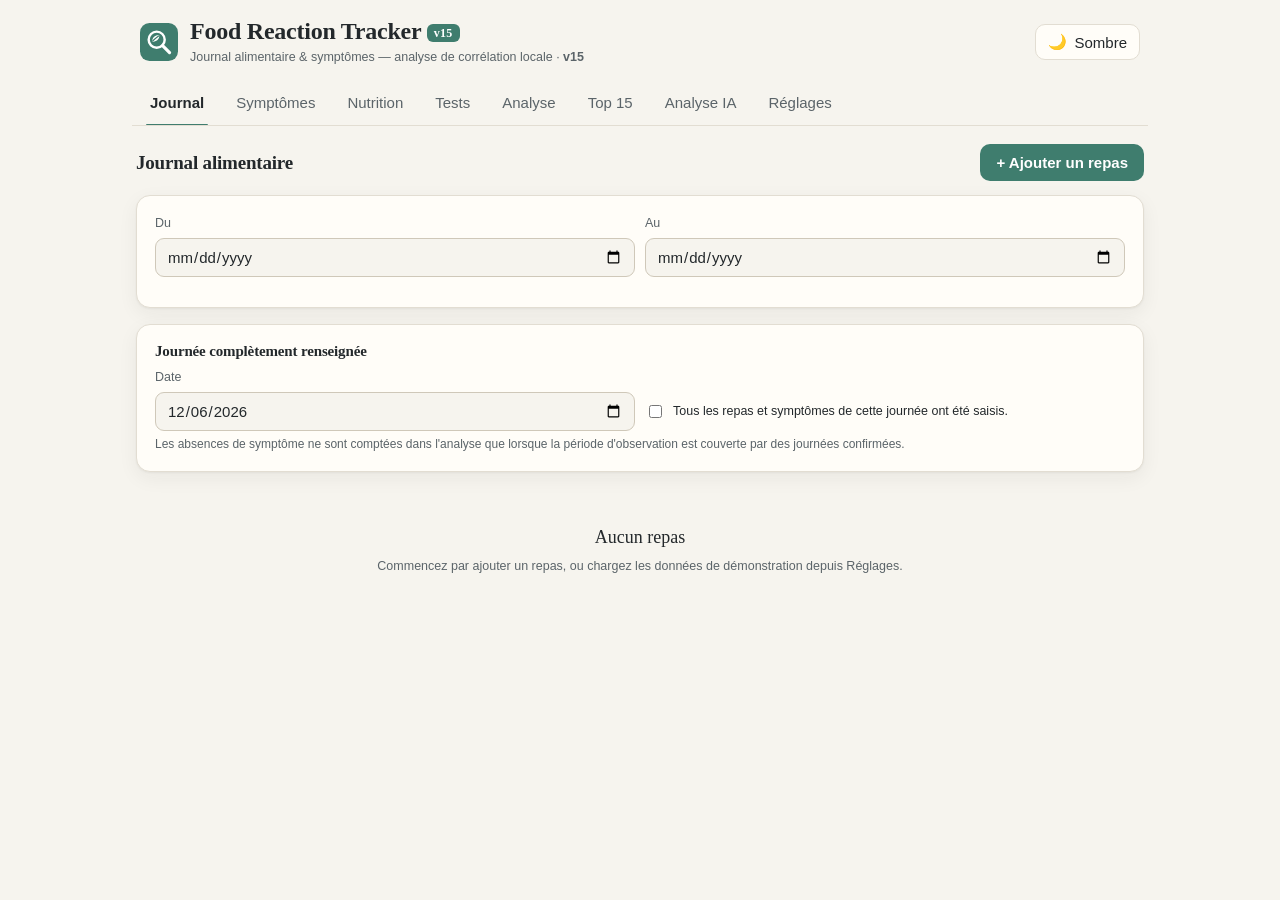
==== commit 7f147a12: "Add files via upload" ====
--- a/index.html
+++ b/index.html
@@ -193,6 +193,7 @@
 .item-card{border:1px dashed var(--line-strong);border-radius:11px;padding:12px;margin-bottom:10px;background:var(--paper)}
 .item-card .item-top{display:flex;gap:8px;align-items:flex-end}
 .item-card .item-top > *{margin:0}
+.food-link-info{font-size:12px;color:var(--ink-soft);font-style:italic;line-height:1.35;margin:-3px 0 8px}
 
 /* Toast */
 .toast{position:fixed;left:50%;bottom:24px;transform:translateX(-50%);
@@ -225,8 +226,8 @@
       <line x1="21.4" y1="21.4" x2="28" y2="28" stroke="#fff" stroke-width="3" stroke-linecap="round"/>
     </svg>
     <div class="brand">
-      <h1>Food Reaction Tracker <span style="font-size:12px;font-weight:700;color:#fff;background:#3f7d6e;border-radius:6px;padding:2px 7px;vertical-align:middle;letter-spacing:.3px">v14</span></h1>
-      <span class="sub">Journal alimentaire &amp; symptômes — analyse de corrélation locale · <strong>v14</strong></span>
+      <h1>Food Reaction Tracker <span style="font-size:12px;font-weight:700;color:#fff;background:#3f7d6e;border-radius:6px;padding:2px 7px;vertical-align:middle;letter-spacing:.3px">v15</span></h1>
+      <span class="sub">Journal alimentaire &amp; symptômes — analyse de corrélation locale · <strong>v15</strong></span>
     </div>
     <div class="spacer"></div>
     <button class="icon-btn" id="themeBtn" title="Basculer le thème">🌙 <span id="themeLbl">Sombre</span></button>
@@ -635,20 +636,34 @@
   return true;
 }
 
-/* Trouve un aliment par nom (insensible casse) ou le crée. */
+/* Trouve un aliment par nom (insensible casse). */
+function foodByName(name){
+  const key=String(name||"").trim().toLowerCase();
+  return key ? DB.foods.find(x => x.name.toLowerCase() === key) : null;
+}
+
+/* Trouve un aliment ou le crée. Pour un aliment existant, les familles cochées
+   REMPLACENT la fiche globale : une famille décochée est donc réellement supprimée. */
 function getOrCreateFood(name, families){
   name = name.trim();
-  let f = DB.foods.find(x => x.name.toLowerCase() === name.toLowerCase());
+  const cleanFamilies=[...new Set((families||[]).filter(f=>FAMILIES.includes(f)))];
+  let f = foodByName(name);
   if(f){
-    // fusionne d'éventuelles nouvelles familles
-    (families||[]).forEach(fam => { if(!f.families.includes(fam)) f.families.push(fam); });
+    f.families = cleanFamilies;
     return f;
   }
-  f = { id:uid(), name, families:(families||[]).slice(), notes:"" };
+  f = { id:uid(), name, families:cleanFamilies, notes:"" };
   DB.foods.push(f);
   return f;
 }
 function foodById(id){ return DB.foods.find(f=>f.id===id); }
+
+/* Familles à afficher lors de la saisie : fiche globale existante en priorité,
+   sinon suggestion issue du dictionnaire intégré. */
+function familiesForFoodName(name){
+  const existing=foodByName(name);
+  return existing ? (existing.families||[]).slice() : classifyFood(name);
+}
 
 /* ----------------------- Fonctions métier (API) ---------------------- */
 function addMeal(meal){
@@ -1101,6 +1116,7 @@
         </label>
         <button class="btn ghost it-rm" type="button" title="Retirer">✕</button>
       </div>
+      <div class="food-link-info" hidden aria-live="polite"></div>
       <div style="display:flex;justify-content:space-between;align-items:center;gap:8px">
         <span class="small muted">Familles (plusieurs possibles)</span>
         <button class="btn ghost it-ai" type="button" style="padding:4px 10px;font-size:12px;flex:none">✨ IA</button>
@@ -1199,6 +1215,36 @@
   m.querySelector("#mNow").onclick   = ()=>{ mTimeEl.value = nowHM(); updateMirror(); };
 
   function wireChips(scope){
+    const nameEl=scope.querySelector(".it-name");
+    const linkInfo=scope.querySelector(".food-link-info");
+
+    /* Indique la fiche globale réellement liée et combien d'autres repas seront
+       affectés si ses familles sont modifiées dans ce formulaire. */
+    const updateFoodLinkInfo=()=>{
+      const typed=nameEl.value.trim();
+      if(!typed){ linkInfo.hidden=true; linkInfo.textContent=""; return; }
+      const existing=foodByName(typed);
+      if(!existing){
+        linkInfo.hidden=false;
+        linkInfo.textContent=`Nouvelle fiche aliment : « ${typed} » · aucune autre occurrence existante ne sera modifiée.`;
+        return;
+      }
+      let otherMeals=0, otherOccurrences=0;
+      for(const meal of DB.meals){
+        if(isEdit && meal.id===editMeal.id) continue;
+        const count=(meal.items||[]).filter(it=>it.foodId===existing.id).length;
+        if(count){ otherMeals++; otherOccurrences+=count; }
+      }
+      linkInfo.hidden=false;
+      if(otherMeals){
+        const mealLabel=otherMeals===1 ? "1 autre repas" : `${otherMeals} autres repas`;
+        const occurrenceLabel=otherOccurrences===1 ? "1 occurrence" : `${otherOccurrences} occurrences`;
+        linkInfo.textContent=`Fiche aliment liée : « ${existing.name} » · utilisée dans ${mealLabel} (${occurrenceLabel}). Modifier les familles ici les mettra à jour partout.`;
+      }else{
+        linkInfo.textContent=`Fiche aliment liée : « ${existing.name} » · aucune autre occurrence enregistrée.`;
+      }
+    };
+
     scope.querySelectorAll(".chip").forEach(c=>{
       const toggle=()=>{ const on=c.getAttribute("aria-pressed")==="true"; c.setAttribute("aria-pressed", on?"false":"true"); scope._autoFams=false; const h=scope.querySelector(".auto-hint"); if(h) h.hidden=true; };
       c.onclick=toggle;
@@ -1211,7 +1257,7 @@
     // Présélectionne les familles d'après le nom : aliment déjà connu en priorité,
     // sinon dictionnaire intégré. N'écrase JAMAIS un choix manuel (ni les familles en édition).
     const applySuggest=()=>{
-      const nameEl=scope.querySelector(".it-name");
+      updateFoodLinkInfo();
       const hint=scope.querySelector(".auto-hint");
       const name=nameEl.value.trim();
       const anyPressed=[...scope.querySelectorAll('.chip[aria-pressed="true"]')].length>0;
@@ -1219,14 +1265,14 @@
       if(hint) hint.hidden=true;
       if(!name || !canOverwrite) return;
       const setChips=(fams)=>scope.querySelectorAll(".chip").forEach(c=>c.setAttribute("aria-pressed", fams.includes(c.dataset.fam)?"true":"false"));
-      const existing=DB.foods.find(x=>x.name.toLowerCase()===name.toLowerCase());
-      if(existing){ setChips(existing.families); scope._autoFams=false; return; }
+      const existing=foodByName(name);
+      if(existing){ setChips(existing.families); scope._autoFams=true; return; }
       const sugg=classifyFood(name);
       if(sugg.length){ setChips(sugg); scope._autoFams=true; if(hint) hint.hidden=false; }
     };
-    const nameEl=scope.querySelector(".it-name");
     nameEl.addEventListener("change", applySuggest);
     nameEl.addEventListener("input", applySuggest);
+    updateFoodLinkInfo();
 
     // Bouton IA : l'utilisateur décrit le plat, l'IA coche les familles (parmi la liste connue).
     const aiBtn=scope.querySelector(".it-ai"), aiPanel=scope.querySelector(".ai-panel");
@@ -1275,7 +1321,7 @@
     const names=parseQuickFoods(quickEl.value);
     if(!names.length){ toast("Écris ou dicte d'abord les aliments"); return; }
     removeEmptyCards();
-    names.forEach(n=>appendItemCard({ name:n, fams:classifyFood(n) }));
+    names.forEach(n=>appendItemCard({ name:n, fams:familiesForFoodName(n) }));
     quickEl.value="";
     toast(names.length+" aliment(s) ajouté(s) — vérifie les familles");
   };
@@ -1308,7 +1354,7 @@
       const fav=DB.favorites.find(f=>f.id===ch.dataset.favuse); if(!fav) return;
       removeEmptyCards();
       m.querySelector("#itemsWrap").innerHTML="";
-      (fav.items||[]).forEach(d=>appendItemCard({ name:d.name, portion:d.portion, fams:(d.fams||[]).slice() }));
+      (fav.items||[]).forEach(d=>appendItemCard({ name:d.name, portion:d.portion, fams:familiesForFoodName(d.name) }));
       if(fav.mealType) m.querySelector("#mType").value=fav.mealType;
       toast("Favori « "+fav.name+" » chargé");
     };
@@ -1344,9 +1390,9 @@
       closeModal(); render(); toast("Repas modifié");
     } else {
       addMeal({ datetime, mealType, items:built, notes });
-      // ⭐ Favori : on mémorise la composition (noms + portions + familles) pour re-log en un tap.
+      // ⭐ Favori : on mémorise seulement noms + portions. Les familles sont relues depuis la fiche globale au chargement.
       if(favCk && favCk.checked){
-        const favItems = built.map(it=>{ const f=foodById(it.foodId); return { name:f?f.name:"", portion:it.portion, fams:f?(f.families||[]).slice():[] }; }).filter(x=>x.name);
+        const favItems = built.map(it=>{ const f=foodById(it.foodId); return { name:f?f.name:"", portion:it.portion }; }).filter(x=>x.name);
         const defName = favItems.slice(0,3).map(x=>x.name).join(", ") + (favItems.length>3?"…":"");
         DB.favorites.push({ id:uid(), name:(favName.value.trim()||defName), mealType, items:favItems });
         save();
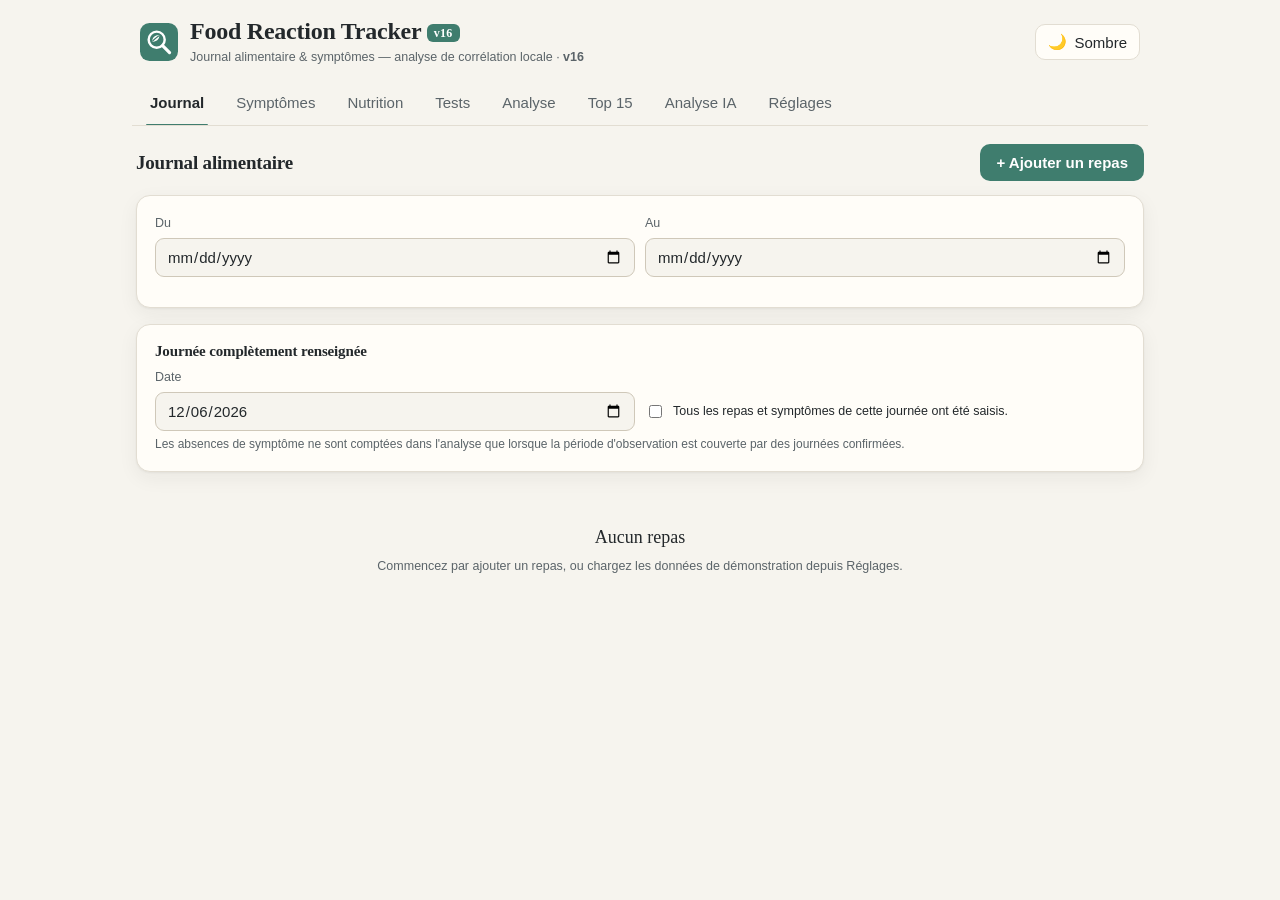
==== commit a74f2909: "Add files via upload" ====
--- a/index.html
+++ b/index.html
@@ -193,7 +193,7 @@
 .item-card{border:1px dashed var(--line-strong);border-radius:11px;padding:12px;margin-bottom:10px;background:var(--paper)}
 .item-card .item-top{display:flex;gap:8px;align-items:flex-end}
 .item-card .item-top > *{margin:0}
-.food-link-info{font-size:12px;color:var(--ink-soft);font-style:italic;line-height:1.35;margin:-3px 0 8px}
+.food-base-info{font-size:12px;color:var(--ink-soft);font-style:italic;line-height:1.35;margin:-3px 0 8px}
 
 /* Toast */
 .toast{position:fixed;left:50%;bottom:24px;transform:translateX(-50%);
@@ -226,8 +226,8 @@
       <line x1="21.4" y1="21.4" x2="28" y2="28" stroke="#fff" stroke-width="3" stroke-linecap="round"/>
     </svg>
     <div class="brand">
-      <h1>Food Reaction Tracker <span style="font-size:12px;font-weight:700;color:#fff;background:#3f7d6e;border-radius:6px;padding:2px 7px;vertical-align:middle;letter-spacing:.3px">v15</span></h1>
-      <span class="sub">Journal alimentaire &amp; symptômes — analyse de corrélation locale · <strong>v15</strong></span>
+      <h1>Food Reaction Tracker <span style="font-size:12px;font-weight:700;color:#fff;background:#3f7d6e;border-radius:6px;padding:2px 7px;vertical-align:middle;letter-spacing:.3px">v16</span></h1>
+      <span class="sub">Journal alimentaire &amp; symptômes — analyse de corrélation locale · <strong>v16</strong></span>
     </div>
     <div class="spacer"></div>
     <button class="icon-btn" id="themeBtn" title="Basculer le thème">🌙 <span id="themeLbl">Sombre</span></button>
@@ -1116,7 +1116,7 @@
         </label>
         <button class="btn ghost it-rm" type="button" title="Retirer">✕</button>
       </div>
-      <div class="food-link-info" hidden aria-live="polite"></div>
+      <div class="food-base-info" hidden aria-live="polite"></div>
       <div style="display:flex;justify-content:space-between;align-items:center;gap:8px">
         <span class="small muted">Familles (plusieurs possibles)</span>
         <button class="btn ghost it-ai" type="button" style="padding:4px 10px;font-size:12px;flex:none">✨ IA</button>
@@ -1216,33 +1216,18 @@
 
   function wireChips(scope){
     const nameEl=scope.querySelector(".it-name");
-    const linkInfo=scope.querySelector(".food-link-info");
-
-    /* Indique la fiche globale réellement liée et combien d'autres repas seront
-       affectés si ses familles sont modifiées dans ce formulaire. */
-    const updateFoodLinkInfo=()=>{
+    const baseInfo=scope.querySelector(".food-base-info");
+
+    /* Affiche la classification ORIGINELLE du dictionnaire intégré, indépendamment
+       des familles éventuellement modifiées puis enregistrées dans la fiche locale. */
+    const updateBaseInfo=()=>{
       const typed=nameEl.value.trim();
-      if(!typed){ linkInfo.hidden=true; linkInfo.textContent=""; return; }
-      const existing=foodByName(typed);
-      if(!existing){
-        linkInfo.hidden=false;
-        linkInfo.textContent=`Nouvelle fiche aliment : « ${typed} » · aucune autre occurrence existante ne sera modifiée.`;
-        return;
-      }
-      let otherMeals=0, otherOccurrences=0;
-      for(const meal of DB.meals){
-        if(isEdit && meal.id===editMeal.id) continue;
-        const count=(meal.items||[]).filter(it=>it.foodId===existing.id).length;
-        if(count){ otherMeals++; otherOccurrences+=count; }
-      }
-      linkInfo.hidden=false;
-      if(otherMeals){
-        const mealLabel=otherMeals===1 ? "1 autre repas" : `${otherMeals} autres repas`;
-        const occurrenceLabel=otherOccurrences===1 ? "1 occurrence" : `${otherOccurrences} occurrences`;
-        linkInfo.textContent=`Fiche aliment liée : « ${existing.name} » · utilisée dans ${mealLabel} (${occurrenceLabel}). Modifier les familles ici les mettra à jour partout.`;
-      }else{
-        linkInfo.textContent=`Fiche aliment liée : « ${existing.name} » · aucune autre occurrence enregistrée.`;
-      }
+      if(!typed){ baseInfo.hidden=true; baseInfo.textContent=""; return; }
+      const baseFamilies=classifyFood(typed);
+      baseInfo.hidden=false;
+      baseInfo.textContent=baseFamilies.length
+        ? `Base intégrée : ${baseFamilies.join(", ")}`
+        : "Base intégrée : aucune famille prédéfinie";
     };
 
     scope.querySelectorAll(".chip").forEach(c=>{
@@ -1257,7 +1242,7 @@
     // Présélectionne les familles d'après le nom : aliment déjà connu en priorité,
     // sinon dictionnaire intégré. N'écrase JAMAIS un choix manuel (ni les familles en édition).
     const applySuggest=()=>{
-      updateFoodLinkInfo();
+      updateBaseInfo();
       const hint=scope.querySelector(".auto-hint");
       const name=nameEl.value.trim();
       const anyPressed=[...scope.querySelectorAll('.chip[aria-pressed="true"]')].length>0;
@@ -1272,7 +1257,7 @@
     };
     nameEl.addEventListener("change", applySuggest);
     nameEl.addEventListener("input", applySuggest);
-    updateFoodLinkInfo();
+    updateBaseInfo();
 
     // Bouton IA : l'utilisateur décrit le plat, l'IA coche les familles (parmi la liste connue).
     const aiBtn=scope.querySelector(".it-ai"), aiPanel=scope.querySelector(".ai-panel");
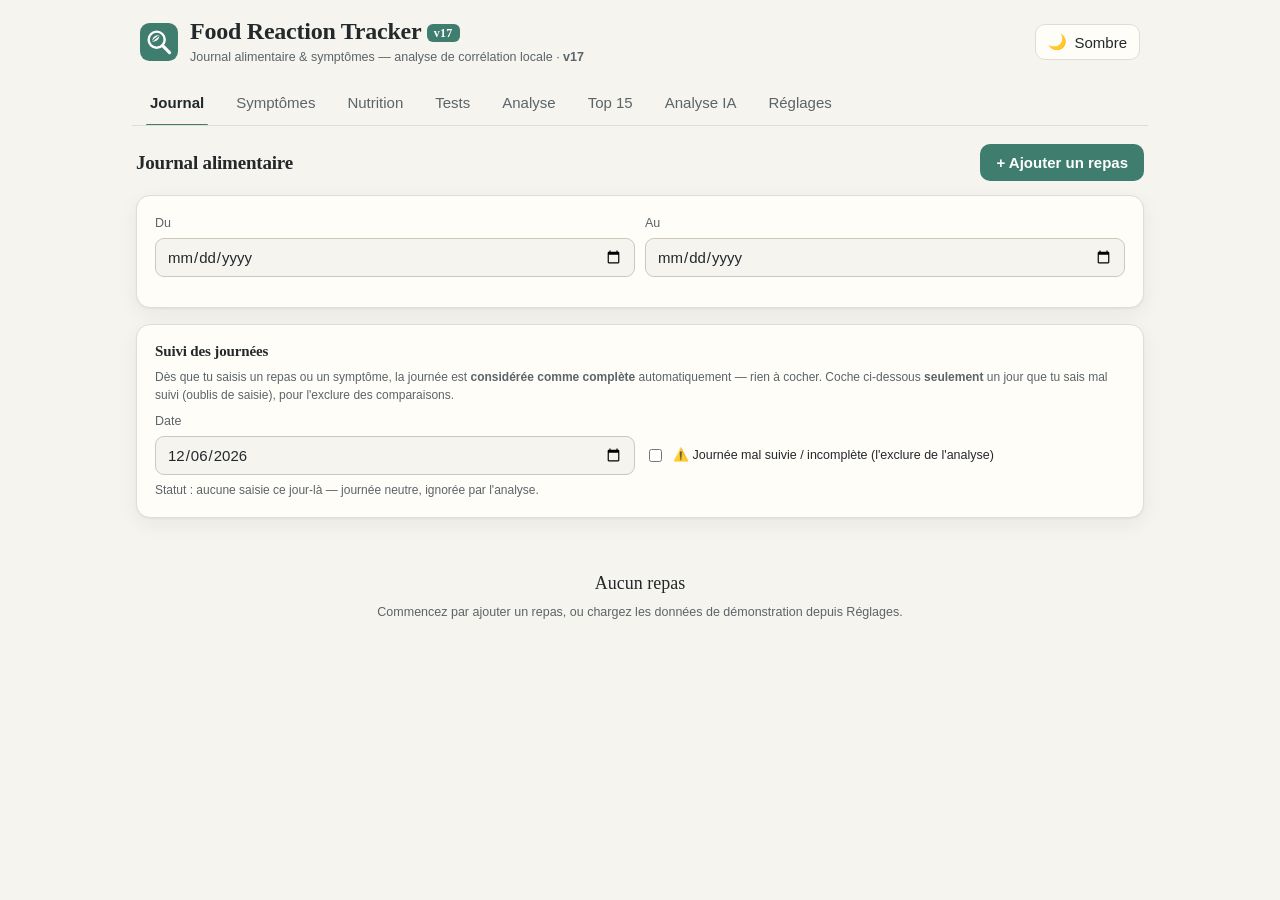
==== commit 21a877cb: "Add files via upload" ====
--- a/index.html
+++ b/index.html
@@ -226,8 +226,8 @@
       <line x1="21.4" y1="21.4" x2="28" y2="28" stroke="#fff" stroke-width="3" stroke-linecap="round"/>
     </svg>
     <div class="brand">
-      <h1>Food Reaction Tracker <span style="font-size:12px;font-weight:700;color:#fff;background:#3f7d6e;border-radius:6px;padding:2px 7px;vertical-align:middle;letter-spacing:.3px">v16</span></h1>
-      <span class="sub">Journal alimentaire &amp; symptômes — analyse de corrélation locale · <strong>v16</strong></span>
+      <h1>Food Reaction Tracker <span style="font-size:12px;font-weight:700;color:#fff;background:#3f7d6e;border-radius:6px;padding:2px 7px;vertical-align:middle;letter-spacing:.3px">v17</span></h1>
+      <span class="sub">Journal alimentaire &amp; symptômes — analyse de corrélation locale · <strong>v17</strong></span>
     </div>
     <div class="spacer"></div>
     <button class="icon-btn" id="themeBtn" title="Basculer le thème">🌙 <span id="themeLbl">Sombre</span></button>
@@ -622,7 +622,16 @@
   const p=n=>String(n).padStart(2,"0");
   return `${d.getFullYear()}-${p(d.getMonth()+1)}-${p(d.getDate())}`;
 }
-function isDayConfirmed(dateKey){ return !!(DB.dayConfirmations && DB.dayConfirmations[dateKey]); }
+function dayHasActivity(dateKey){
+  return DB.meals.some(m=>localDateKey(m.datetime)===dateKey)
+      || DB.symptoms.some(s=>localDateKey(s.startDatetime)===dateKey);
+}
+function isDayConfirmed(dateKey){
+  const v = DB.dayConfirmations ? DB.dayConfirmations[dateKey] : undefined;
+  if(v===false) return false;      // journée explicitement marquée « incomplète »
+  if(v===true)  return true;       // confirmée explicitement (compat. anciennes données)
+  return dayHasActivity(dateKey);  // présomption : au moins une saisie => journée complète
+}
 /* Une absence n'est comptée que si toutes les journées couvrant les 24 h suivantes sont confirmées. */
 function observationIsComplete(mealIso, hours=24){
   const start=new Date(mealIso); if(isNaN(start)) return false;
@@ -1031,27 +1040,37 @@
       </div>
     </div>
     <div class="card" style="margin-bottom:16px">
-      <h3 style="font-size:15px;margin-bottom:8px">Journée complètement renseignée</h3>
+      <h3 style="font-size:15px;margin-bottom:8px">Suivi des journées</h3>
+      <div class="hint" style="margin-bottom:8px">Dès que tu saisis un repas ou un symptôme, la journée est <strong>considérée comme complète</strong> automatiquement — rien à cocher. Coche ci-dessous <strong>seulement</strong> un jour que tu sais mal suivi (oublis de saisie), pour l'exclure des comparaisons.</div>
       <div class="row" style="align-items:end">
         <label class="field" style="margin:0"><span>Date</span><input type="date" id="jCompleteDate" value="${todayISODate()}"></label>
         <label class="small" style="display:flex;gap:8px;align-items:center;min-height:40px;margin:0">
-          <input type="checkbox" id="jCompleteCheck" style="width:auto">
-          <span>Tous les repas et symptômes de cette journée ont été saisis.</span>
+          <input type="checkbox" id="jIncompleteCheck" style="width:auto">
+          <span>⚠️ Journée mal suivie / incomplète (l'exclure de l'analyse)</span>
         </label>
       </div>
-      <div class="hint">Les absences de symptôme ne sont comptées dans l'analyse que lorsque la période d'observation est couverte par des journées confirmées.</div>
+      <div class="hint" id="jDayStatus" style="margin-top:6px"></div>
     </div>
     <div id="mealList"></div>`;
   document.getElementById("addMealBtn").onclick = ()=>openMealForm();
   document.getElementById("jFrom").onchange = renderMealList;
   document.getElementById("jTo").onchange = renderMealList;
-  const completeDate=document.getElementById("jCompleteDate"), completeCheck=document.getElementById("jCompleteCheck");
-  const syncComplete=()=>{ completeCheck.checked=isDayConfirmed(completeDate.value); };
+  const completeDate=document.getElementById("jCompleteDate"), incompleteCheck=document.getElementById("jIncompleteCheck");
+  const statusEl=document.getElementById("jDayStatus");
+  const syncComplete=()=>{
+    const key=completeDate.value;
+    incompleteCheck.checked = DB.dayConfirmations[key]===false;
+    const active=dayHasActivity(key);
+    statusEl.textContent = DB.dayConfirmations[key]===false
+      ? "Statut : exclue de l'analyse (marquée incomplète)."
+      : active ? "Statut : complète (présumée d'après tes saisies)."
+               : "Statut : aucune saisie ce jour-là — journée neutre, ignorée par l'analyse.";
+  };
   completeDate.onchange=syncComplete;
-  completeCheck.onchange=()=>{
+  incompleteCheck.onchange=()=>{
     const key=completeDate.value; if(!key) return;
-    if(completeCheck.checked) DB.dayConfirmations[key]=true; else delete DB.dayConfirmations[key];
-    save(); renderMealList(); toast(completeCheck.checked?"Journée confirmée":"Confirmation retirée");
+    if(incompleteCheck.checked) DB.dayConfirmations[key]=false; else delete DB.dayConfirmations[key];
+    save(); syncComplete(); renderMealList(); toast(incompleteCheck.checked?"Journée exclue de l'analyse":"Journée réintégrée");
   };
   syncComplete();
   renderMealList();
@@ -1075,7 +1094,7 @@
     const dayKey=localDateKey(m.datetime);
     return `<div class="entry">
       <div class="head">
-        <div><strong>${escapeHtml(m.mealType)}</strong> <span class="when">· ${fmtDate(m.datetime)}</span> ${isDayConfirmed(dayKey)?'<span class="badge fam">journée confirmée</span>':''}</div>
+        <div><strong>${escapeHtml(m.mealType)}</strong> <span class="when">· ${fmtDate(m.datetime)}</span> ${DB.dayConfirmations[dayKey]===false?'<span class="badge fam" style="border-color:var(--amber)">⚠️ journée incomplète</span>':''}</div>
         <div style="display:flex;gap:8px;flex:none">
           <button class="del" style="color:var(--sage)" data-edit-meal="${m.id}">Modifier</button>
           <button class="del" data-del-meal="${m.id}">Supprimer</button>
@@ -1985,7 +2004,7 @@
     <div class="disclaimer" style="margin:0 0 14px">
       La méthode de référence pour confirmer une intolérance : <strong>retirer</strong> un aliment (ou une famille) ~2 à 4 semaines,
       puis le <strong>réintroduire</strong> et observer. L'appli compare la fréquence de tes symptômes <em>avant</em>, <em>pendant</em> l'éviction
-      et <em>après</em> la réintroduction. Indicatif, pas un diagnostic — continue à logger repas et symptômes, et à confirmer tes journées, pendant l'essai.
+      et <em>après</em> la réintroduction. Indicatif, pas un diagnostic — continue à logger repas et symptômes pendant l'essai (les journées où tu saisis sont comptées automatiquement).
     </div>
     <div class="warn" style="margin:0 0 14px">
       <strong>⚠️ Gluten :</strong> un éventuel dépistage de maladie cœliaque doit se faire <strong>pendant une consommation normale de gluten</strong> —
@@ -2034,7 +2053,7 @@
 function trialVerdict(st){
   const b=st.baseline, e=st.eviction, r=st.reintro;
   const filter=currentAnalysisFilter();
-  if(!b||!e||e.days<7) return `Trop tôt pour comparer : vise au moins <strong>7 jours d'éviction</strong> (et confirme tes journées dans le Journal) avant toute lecture. Aucune conclusion ne peut être tirée de quelques jours.`;
+  if(!b||!e||e.days<7) return `Trop tôt pour comparer : vise au moins <strong>7 jours d'éviction</strong> avant toute lecture. Aucune conclusion ne peut être tirée de quelques jours.`;
   let s=`<span class="muted">Épisodes comptés : « ${escapeHtml(filter)} ».</span> `;
   const lowConf = (e.conf/e.days<0.5) || (b.conf/b.days<0.5);
   if(lowConf) s+=`⚠️ Peu de journées confirmées sur la période : les écarts peuvent refléter des oublis de saisie plutôt que de vrais changements. `;
